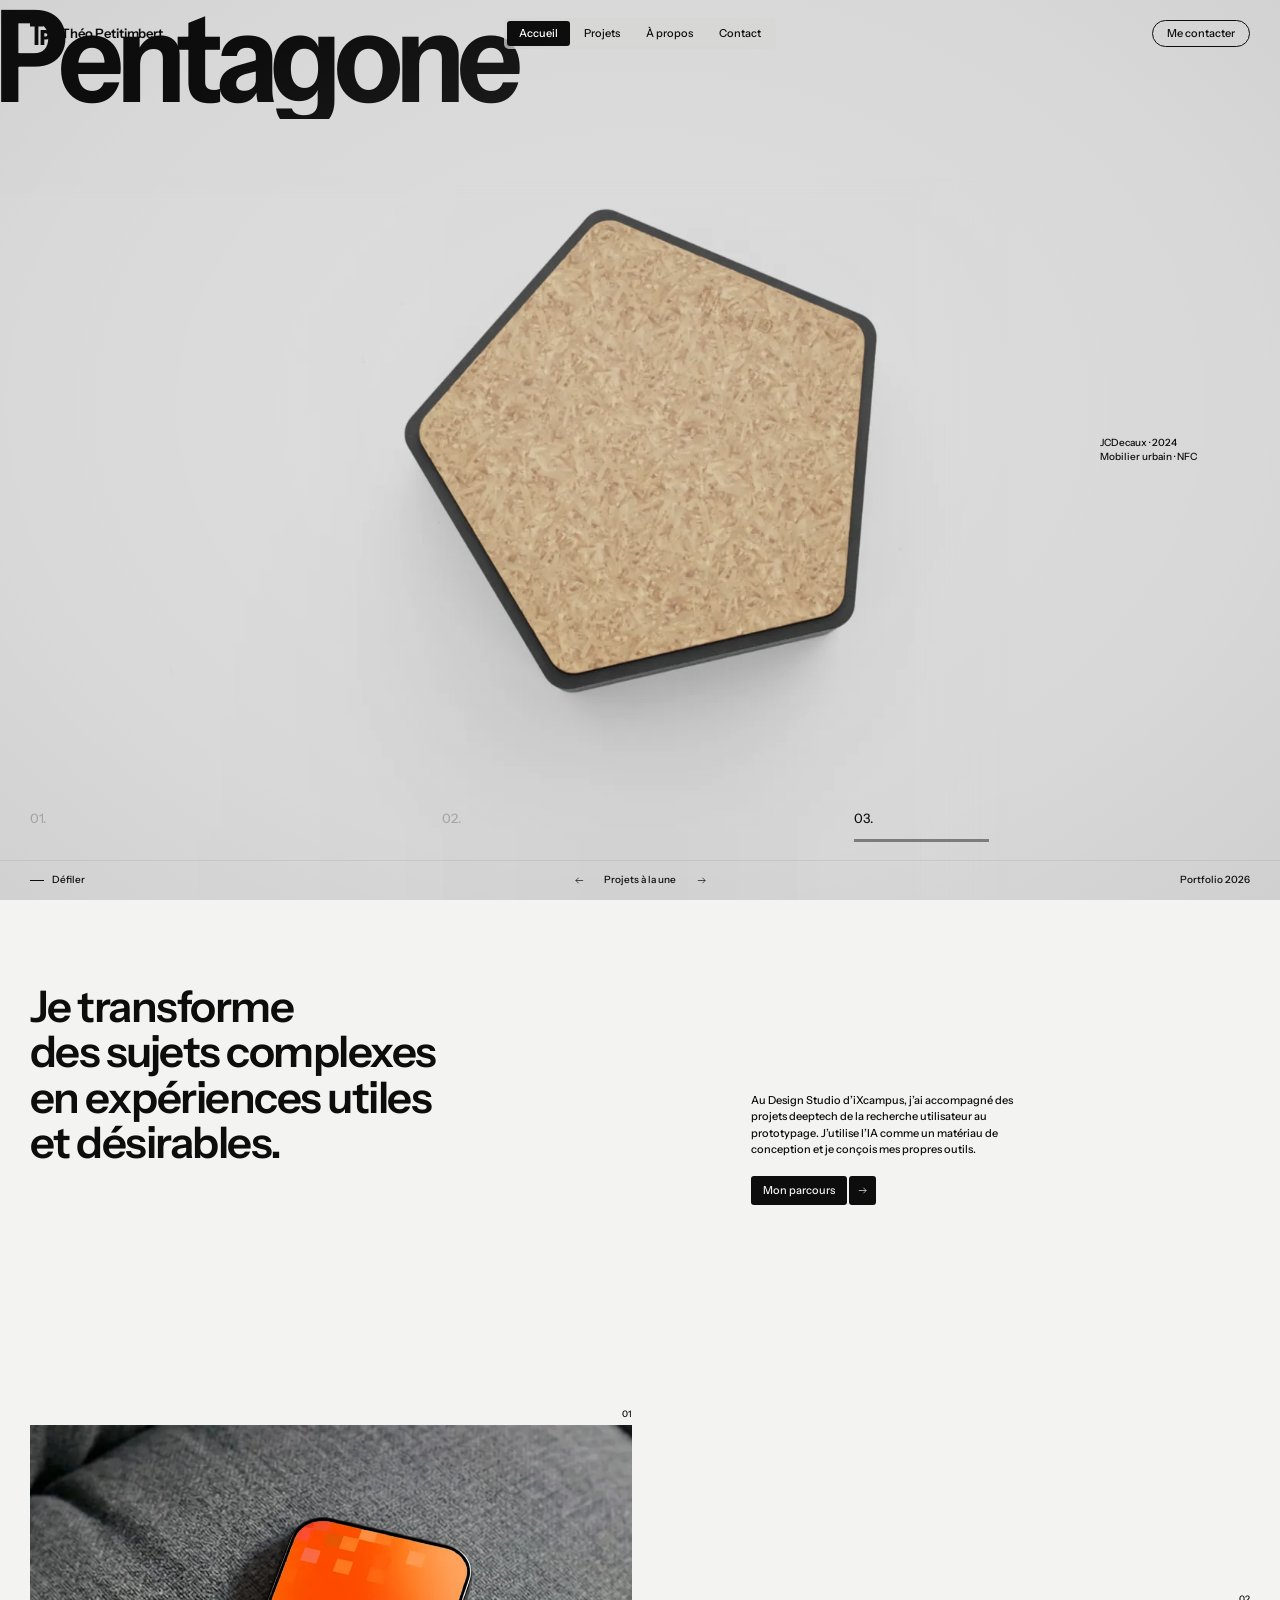
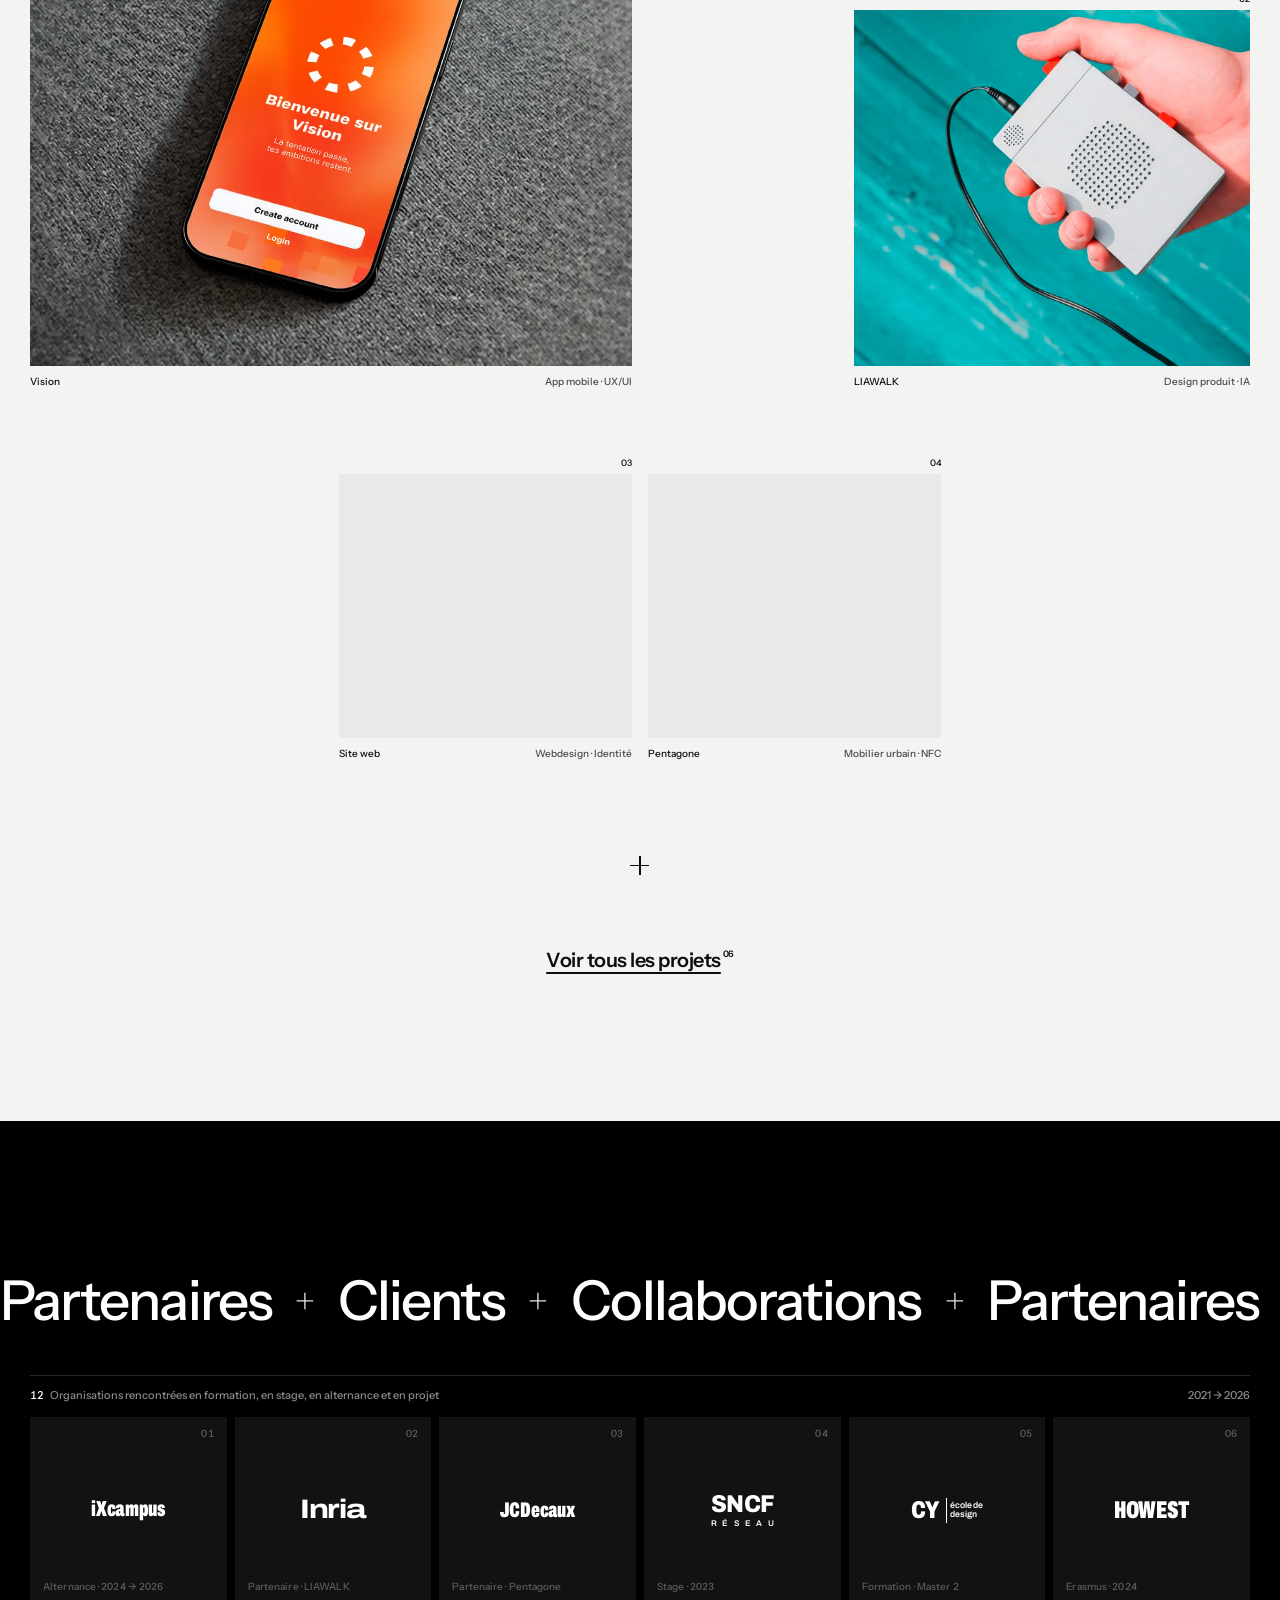
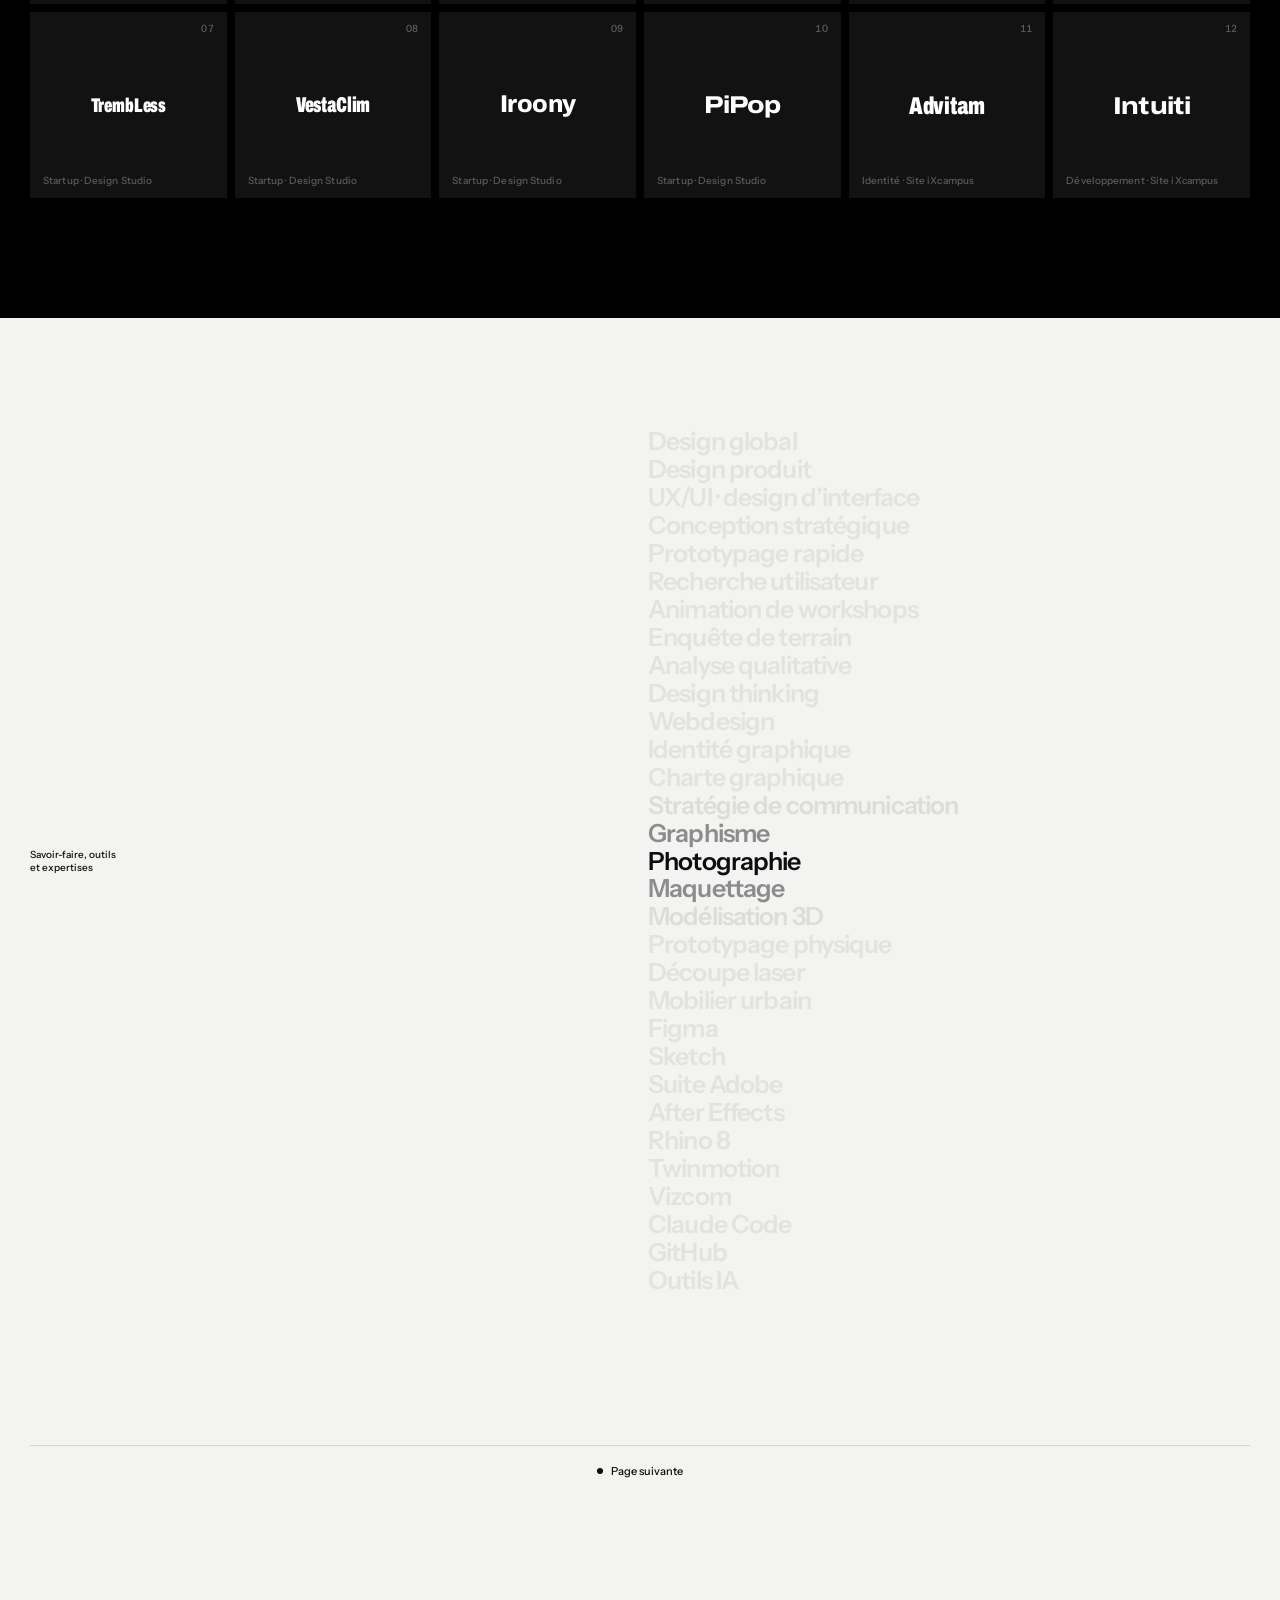
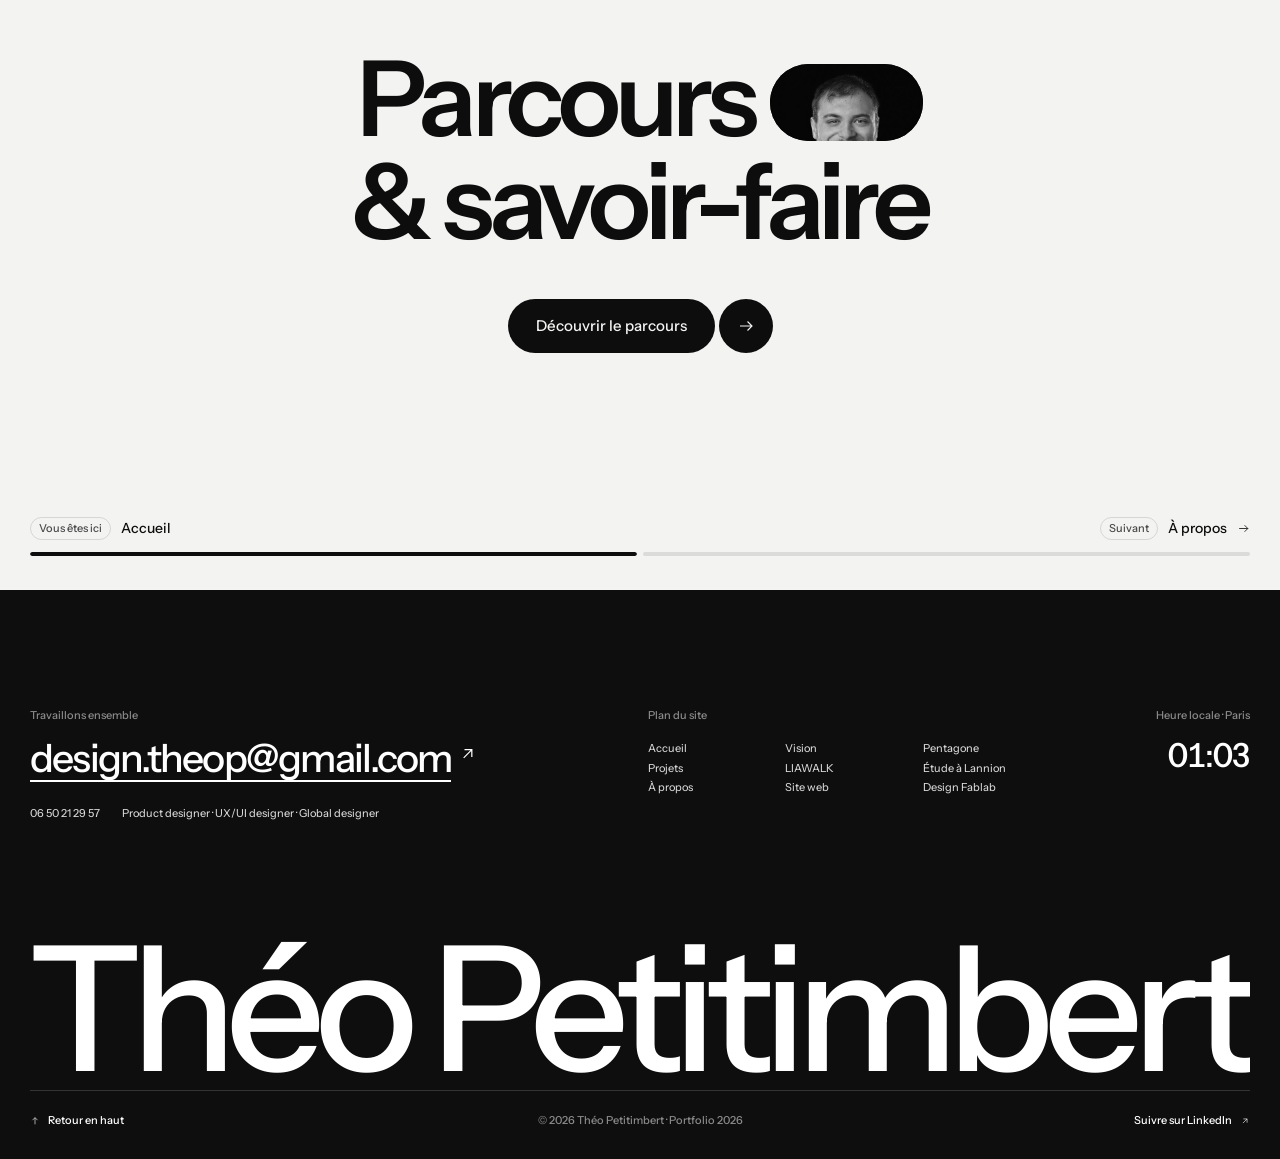
==== index.html @ 98a32bd4 "Fusion du morceau clients (gagné en aveugle)" ====
<!doctype html>
<html lang="fr">
<head>
<meta charset="utf-8">
<meta name="viewport" content="width=device-width, initial-scale=1">
<title>Théo Petitimbert · Product &amp; Global designer</title>
<meta name="description" content="Portfolio 2026 de Théo Petitimbert, product designer, UX/UI designer et designer global.">
<meta name="theme-color" content="#F3F3F2">
<meta property="og:title" content="Théo Petitimbert · Product &amp; Global designer">
<meta property="og:description" content="Portfolio 2026 de Théo Petitimbert, product designer, UX/UI designer et designer global.">
<meta property="og:image" content="assets/img/thumb-vision.webp">
<link rel="icon" href="assets/favicon.svg" type="image/svg+xml">
<link rel="preconnect" href="https://fonts.googleapis.com">
<link rel="preconnect" href="https://fonts.gstatic.com" crossorigin>
<link href="https://fonts.googleapis.com/css2?family=Instrument+Sans:ital,wdth,wght@0,75..100,400..700;1,75..100,400..700&display=swap" rel="stylesheet">
<link rel="stylesheet" href="assets/css/base.css?v=54239757">
<link rel="stylesheet" href="assets/css/nav.css?v=d0eab731">
<link rel="stylesheet" href="assets/css/hero.css?v=57d8aa1d">
<link rel="stylesheet" href="assets/css/intro.css?v=3aec4c8a">
<link rel="stylesheet" href="assets/css/work.css?v=3cd9d9fc">
<link rel="stylesheet" href="assets/css/clients.css?v=d8060b8c">
<link rel="stylesheet" href="assets/css/services.css?v=ae64671d">
<link rel="stylesheet" href="assets/css/next.css?v=4e9791df">
<link rel="stylesheet" href="assets/css/footer.css?v=91d501e0">
<script>document.documentElement.classList.add('js')</script>
</head>
<body class="page-home" id="top">
<main id="main">
  <section class="hero" data-chunk="hero" data-hero aria-roledescription="carrousel" aria-label="Projets à la une">
    <a class="skip" href="#intro">Aller au contenu</a>
    
  <header class="nav" data-nav>
    <a class="nav-logo" href="index.html" aria-label="Théo Petitimbert, accueil"><svg class="nav-mark" viewBox="0 0 22 22" aria-hidden="true"><path fill="currentColor" fill-rule="evenodd" d="M0 0h13v3.4H8.4V22H4.6V3.4H0zM10.6 7h5.3a4.8 4.8 0 0 1 0 9.6h-1.6V22h-3.7zm3.7 3.2v3.2h1.5a1.6 1.6 0 0 0 0-3.2z"/></svg><span class="nav-logo-name" aria-hidden="true">Théo Petitimbert</span></a>
    <nav class="nav-pill" aria-label="Navigation principale"><a href="index.html" aria-current="page">Accueil</a><a href="index.html#projets">Projets</a><a href="a-propos.html">À propos</a><a href="#contact">Contact</a></nav>
    <a class="nav-cta" href="mailto:design.theop@gmail.com">Me contacter</a>
  </header>
    <h1 class="sr-only">Théo Petitimbert · Product designer, UX/UI designer, Global designer</h1>
    <div class="hero-slides">
      <article class="hero-slide hero-slide--fit is-active" aria-roledescription="diapositive" aria-label="1 sur 3" style="--pos:50% 50%;--zoom:1;--origin:50% 50%;--h:84%;--fx:52%;--fy:50%;--b:0.9;--slide-bg:rgb(220,220,218)">
        <div class="hero-media"><img src="assets/img/vision-screens.webp" alt="Trois écrans de l’application Vision" width="1800" height="1200" fetchpriority="high" decoding="async"></div>
        <h2 class="hero-title"><a href="projets/vision.html"><span>Vision</span></a></h2>
        <p class="hero-caption">Projet de fin de diplôme · 2026<br>App mobile · UX/UI</p>
      </article>
      <article class="hero-slide" aria-roledescription="diapositive" aria-label="2 sur 3" style="--pos:50% 62%;--zoom:1.16;--origin:62% 64%">
        <div class="hero-media"><img src="assets/img/liawalk-float.webp" alt="Rendu 3D du dispositif mobile LIAWALK" width="1800" height="1012" loading="lazy" decoding="async"></div>
        <h2 class="hero-title"><a href="projets/liawalk.html"><span>LIAWALK</span></a></h2>
        <p class="hero-caption">Inria · 2025<br>Design produit · IA</p>
      </article>
      <article class="hero-slide hero-slide--fit" aria-roledescription="diapositive" aria-label="3 sur 3" style="--pos:50% 50%;--zoom:1;--origin:50% 50%;--h:86%;--fx:73%;--fy:35%;--b:0.9;--slide-bg:rgb(216,216,216)">
        <div class="hero-media"><img src="assets/img/pentagone-cover.webp" alt="Module pentagonal en liège, vue de dessus" width="1800" height="1012" loading="lazy" decoding="async"></div>
        <h2 class="hero-title"><a href="projets/pentagone.html"><span>Pentagone</span></a></h2>
        <p class="hero-caption">JCDecaux · 2024<br>Mobilier urbain · NFC</p>
      </article>
    </div>
    <div class="hero-index">
      <button type="button" class="hero-num is-active" data-go="0" aria-label="Afficher Vision"><span>01.</span><i class="track" aria-hidden="true"><i class="fill"></i></i></button>
      <button type="button" class="hero-num" data-go="1" aria-label="Afficher LIAWALK"><span>02.</span><i class="track" aria-hidden="true"><i class="fill"></i></i></button>
      <button type="button" class="hero-num" data-go="2" aria-label="Afficher Pentagone"><span>03.</span><i class="track" aria-hidden="true"><i class="fill"></i></i></button>
    </div>
    <div class="hero-bar">
      <a class="hero-scroll" href="#intro"><i aria-hidden="true"></i>Défiler</a>
      <div class="hero-arrows">
        <button type="button" data-prev aria-label="Projet précédent"><svg class="arrow" viewBox="0 0 24 24" aria-hidden="true"><path d="M20 12H4M10 6l-6 6 6 6" fill="none" stroke="currentColor" stroke-width="1.5"/></svg></button>
        <span>Projets à la une</span>
        <button type="button" data-next aria-label="Projet suivant"><svg class="arrow" viewBox="0 0 24 24" aria-hidden="true"><path d="M4 12h16M14 6l6 6-6 6" fill="none" stroke="currentColor" stroke-width="1.5"/></svg></button>
      </div>
      <span>Portfolio 2026</span>
    </div>
  </section>
  <section class="intro grid" id="intro" data-chunk="intro" aria-label="Présentation">
    <h2 class="intro-title" data-reveal><span class="line">Je transforme</span><span class="line">des sujets complexes</span><span class="line">en expériences utiles</span><span class="line">et désirables.</span></h2>
    <div class="intro-side" data-reveal style="--d:.15s">
      <p>Au Design Studio d’iXcampus, j’ai accompagné des projets deeptech de la recherche utilisateur au prototypage. J’utilise l’IA comme un matériau de conception et je conçois mes propres outils.</p>
      <a class="btn" href="a-propos.html"><span>Mon parcours</span><span class="btn-ico"><svg class="arrow" viewBox="0 0 24 24" aria-hidden="true"><path d="M4 12h16M14 6l6 6-6 6" fill="none" stroke="currentColor" stroke-width="1.5"/></svg></span></a>
    </div>
  </section>
  <section class="work" id="projets" data-chunk="work" aria-labelledby="work-title">
    <h2 id="work-title" class="sr-only">Projets</h2>
    <div class="work-grid grid">
      <article class="card card--a" data-reveal>
        <a href="projets/vision.html">
          <span class="card-num" aria-hidden="true">01</span>
          <span class="card-frame frame"><img src="assets/img/vision-cover.webp" alt="" width="1800" height="1012" loading="lazy" decoding="async"></span>
          <span class="card-meta"><span class="card-title">Vision</span><span class="card-cat">App mobile · UX/UI</span></span>
        </a>
      </article>
      <article class="card card--b" data-reveal>
        <a href="projets/liawalk.html">
          <span class="card-num" aria-hidden="true">02</span>
          <span class="card-frame frame"><img src="assets/img/liawalk-cover.webp" alt="" width="1800" height="1012" loading="lazy" decoding="async"></span>
          <span class="card-meta"><span class="card-title">LIAWALK</span><span class="card-cat">Design produit · IA</span></span>
        </a>
      </article>
      <article class="card card--c" data-reveal>
        <a href="projets/site-ixcampus.html">
          <span class="card-num" aria-hidden="true">03</span>
          <span class="card-frame frame"><img src="assets/img/ixcampus-mobile.webp" alt="" width="1800" height="1005" loading="lazy" decoding="async"></span>
          <span class="card-meta"><span class="card-title">Site web</span><span class="card-cat">Webdesign · Identité</span></span>
        </a>
      </article>
      <article class="card card--d" data-reveal>
        <a href="projets/pentagone.html">
          <span class="card-num" aria-hidden="true">04</span>
          <span class="card-frame frame"><img src="assets/img/pentagone-nfc.webp" alt="" width="1800" height="1005" loading="lazy" decoding="async"></span>
          <span class="card-meta"><span class="card-title">Pentagone</span><span class="card-cat">Mobilier urbain · NFC</span></span>
        </a>
      </article>
      <div class="work-more" id="work-more">
      <article class="card card--e" data-reveal>
        <a href="projets/lannion.html">
          <span class="card-num" aria-hidden="true">05</span>
          <span class="card-frame frame"><img src="assets/img/lannion-book.webp" alt="" width="1800" height="1350" loading="lazy" decoding="async"></span>
          <span class="card-meta"><span class="card-title">Étude à Lannion</span><span class="card-cat">Recherche · Workshops</span></span>
        </a>
      </article>
      <article class="card card--f" data-reveal>
        <a href="projets/design-fablab.html">
          <span class="card-num" aria-hidden="true">06</span>
          <span class="card-frame frame"><img src="assets/img/fablab-cover.webp" alt="" width="1407" height="1473" loading="lazy" decoding="async"></span>
          <span class="card-meta"><span class="card-title">Design Fablab</span><span class="card-cat">Outil · IA · UX</span></span>
        </a>
      </article>
      </div>
    </div>
    <div class="work-foot">
      <button type="button" class="work-toggle" data-more-toggle aria-expanded="false" aria-controls="work-more" data-close-label="Voir moins de projets" hidden>
        <span class="work-plus" aria-hidden="true"></span>
        <span class="work-all"><span data-more-label>Voir tous les projets</span><sup>06</sup></span>
      </button>
    </div>
  </section>
  <section class="clients" data-chunk="clients" data-tone="dark" aria-labelledby="clients-title">
    <h2 id="clients-title" class="sr-only">Partenaires, clients et collaborations</h2>
    <div class="marquee" aria-hidden="true"><div class="marquee-track"><span>Partenaires</span><svg class="marquee-plus" viewBox="0 0 24 24" aria-hidden="true"><path d="M12 2v20M2 12h20" fill="none" stroke="currentColor" stroke-width="1.6"/></svg><span>Clients</span><svg class="marquee-plus" viewBox="0 0 24 24" aria-hidden="true"><path d="M12 2v20M2 12h20" fill="none" stroke="currentColor" stroke-width="1.6"/></svg><span>Collaborations</span><svg class="marquee-plus" viewBox="0 0 24 24" aria-hidden="true"><path d="M12 2v20M2 12h20" fill="none" stroke="currentColor" stroke-width="1.6"/></svg><span>Partenaires</span><svg class="marquee-plus" viewBox="0 0 24 24" aria-hidden="true"><path d="M12 2v20M2 12h20" fill="none" stroke="currentColor" stroke-width="1.6"/></svg><span>Clients</span><svg class="marquee-plus" viewBox="0 0 24 24" aria-hidden="true"><path d="M12 2v20M2 12h20" fill="none" stroke="currentColor" stroke-width="1.6"/></svg><span>Collaborations</span><svg class="marquee-plus" viewBox="0 0 24 24" aria-hidden="true"><path d="M12 2v20M2 12h20" fill="none" stroke="currentColor" stroke-width="1.6"/></svg></div><div class="marquee-track"><span>Partenaires</span><svg class="marquee-plus" viewBox="0 0 24 24" aria-hidden="true"><path d="M12 2v20M2 12h20" fill="none" stroke="currentColor" stroke-width="1.6"/></svg><span>Clients</span><svg class="marquee-plus" viewBox="0 0 24 24" aria-hidden="true"><path d="M12 2v20M2 12h20" fill="none" stroke="currentColor" stroke-width="1.6"/></svg><span>Collaborations</span><svg class="marquee-plus" viewBox="0 0 24 24" aria-hidden="true"><path d="M12 2v20M2 12h20" fill="none" stroke="currentColor" stroke-width="1.6"/></svg><span>Partenaires</span><svg class="marquee-plus" viewBox="0 0 24 24" aria-hidden="true"><path d="M12 2v20M2 12h20" fill="none" stroke="currentColor" stroke-width="1.6"/></svg><span>Clients</span><svg class="marquee-plus" viewBox="0 0 24 24" aria-hidden="true"><path d="M12 2v20M2 12h20" fill="none" stroke="currentColor" stroke-width="1.6"/></svg><span>Collaborations</span><svg class="marquee-plus" viewBox="0 0 24 24" aria-hidden="true"><path d="M12 2v20M2 12h20" fill="none" stroke="currentColor" stroke-width="1.6"/></svg></div></div>
    <div class="clients-head">
      <p><span class="clients-count">12</span>Organisations rencontrées en formation, en stage, en alternance et en projet</p>
      <p>2021 → 2026</p>
    </div>
    <ul class="logos" data-logos data-reveal>
      <li class="logo" style="--i:0">
        <span class="logo-n" aria-hidden="true">01</span>
        <span class="mark"><span class="mark-main">iXcampus</span></span>
        <span class="logo-tag">Alternance · 2024 → 2026</span>
      </li>
      <li class="logo" style="--i:1">
        <span class="logo-n" aria-hidden="true">02</span>
        <span class="mark"><span class="mark-main">Inria</span></span>
        <span class="logo-tag">Partenaire · LIAWALK</span>
      </li>
      <li class="logo" style="--i:2">
        <span class="logo-n" aria-hidden="true">03</span>
        <span class="mark"><span class="mark-main">JCDecaux</span></span>
        <span class="logo-tag">Partenaire · Pentagone</span>
      </li>
      <li class="logo" style="--i:3">
        <span class="logo-n" aria-hidden="true">04</span>
        <span class="mark mark--stack" aria-hidden="true"><span class="mark-main">SNCF</span><span class="mark-sub"><span>Réseau</span></span></span><span class="sr-only">SNCF Réseau</span>
        <span class="logo-tag">Stage · 2023</span>
      </li>
      <li class="logo" style="--i:4">
        <span class="logo-n" aria-hidden="true">05</span>
        <span class="mark mark--side" aria-hidden="true"><span class="mark-main">CY</span><span class="mark-sub"><span>école de</span><span>design</span></span></span><span class="sr-only">CY école de design</span>
        <span class="logo-tag">Formation · Master 2</span>
      </li>
      <li class="logo" style="--i:5">
        <span class="logo-n" aria-hidden="true">06</span>
        <span class="mark"><span class="mark-main">HOWEST</span></span>
        <span class="logo-tag">Erasmus · 2024</span>
      </li>
      <li class="logo" style="--i:6">
        <span class="logo-n" aria-hidden="true">07</span>
        <span class="mark"><span class="mark-main">TrembLess</span></span>
        <span class="logo-tag">Startup · Design Studio</span>
      </li>
      <li class="logo" style="--i:7">
        <span class="logo-n" aria-hidden="true">08</span>
        <span class="mark"><span class="mark-main">VestaClim</span></span>
        <span class="logo-tag">Startup · Design Studio</span>
      </li>
      <li class="logo" style="--i:8">
        <span class="logo-n" aria-hidden="true">09</span>
        <span class="mark"><span class="mark-main">Iroony</span></span>
        <span class="logo-tag">Startup · Design Studio</span>
      </li>
      <li class="logo" style="--i:9">
        <span class="logo-n" aria-hidden="true">10</span>
        <span class="mark"><span class="mark-main">PiPop</span></span>
        <span class="logo-tag">Startup · Design Studio</span>
      </li>
      <li class="logo" style="--i:10">
        <span class="logo-n" aria-hidden="true">11</span>
        <span class="mark"><span class="mark-main">Advitam</span></span>
        <span class="logo-tag">Identité · Site iXcampus</span>
      </li>
      <li class="logo" style="--i:11">
        <span class="logo-n" aria-hidden="true">12</span>
        <span class="mark"><span class="mark-main">Intuiti</span></span>
        <span class="logo-tag">Développement · Site iXcampus</span>
      </li>
    </ul>
  </section>
  <section class="services grid" data-chunk="services" aria-labelledby="services-title">
    <h2 class="services-label" id="services-title">Savoir-faire, outils<br>et expertises</h2>
    <ul class="services-list" data-services>
      <li>Design global</li>
      <li>Design produit</li>
      <li>UX/UI · design d’interface</li>
      <li>Conception stratégique</li>
      <li>Prototypage rapide</li>
      <li>Recherche utilisateur</li>
      <li>Animation de workshops</li>
      <li>Enquête de terrain</li>
      <li>Analyse qualitative</li>
      <li>Design thinking</li>
      <li>Webdesign</li>
      <li>Identité graphique</li>
      <li>Charte graphique</li>
      <li>Stratégie de communication</li>
      <li>Graphisme</li>
      <li>Photographie</li>
      <li>Maquettage</li>
      <li>Modélisation 3D</li>
      <li>Prototypage physique</li>
      <li>Découpe laser</li>
      <li>Mobilier urbain</li>
      <li>Figma</li>
      <li>Sketch</li>
      <li>Suite Adobe</li>
      <li>After Effects</li>
      <li>Rhino 8</li>
      <li>Twinmotion</li>
      <li>Vizcom</li>
      <li>Claude Code</li>
      <li>GitHub</li>
      <li>Outils IA</li>
    </ul>
  </section>
  <section class="next" data-chunk="next" aria-label="Page suivante">
    <p class="next-label"><span>Page suivante</span></p>
    <a class="next-link" href="a-propos.html">
      <span class="next-title" data-reveal><span class="line"><span>Parcours<span class="next-pic" aria-hidden="true"><img src="assets/img/portrait.webp" alt="" width="891" height="1248" loading="lazy" decoding="async"></span></span></span><span class="line"><span>&amp; savoir-faire</span></span></span>
      <span class="next-cta" data-reveal style="--d:.12s"><span class="next-cta-txt">Découvrir le parcours</span><span class="next-cta-ico"><svg class="arrow" viewBox="0 0 24 24" aria-hidden="true"><path d="M4 12h16M14 6l6 6-6 6" fill="none" stroke="currentColor" stroke-width="1.5"/></svg></span></span>
      <span class="next-bar" aria-hidden="true">
        <span class="next-seg next-seg--here"><span class="next-seg-lab"><b>Vous êtes ici</b>Accueil</span><i class="next-track"><i class="next-fill"></i></i></span>
        <span class="next-seg next-seg--there"><span class="next-seg-lab"><b>Suivant</b>À propos <svg class="arrow" viewBox="0 0 24 24" aria-hidden="true"><path d="M4 12h16M14 6l6 6-6 6" fill="none" stroke="currentColor" stroke-width="1.5"/></svg></span><i class="next-track"><i class="next-fill"></i></i></span>
      </span>
    </a>
  </section>
</main>
<footer class="footer" id="contact" data-chunk="footer" data-tone="dark">
  <div class="footer-cols grid">
    <div class="footer-col footer-col--cta">
      <h2 class="footer-h">Travaillons ensemble</h2>
      <a class="footer-mail" href="mailto:design.theop@gmail.com"><span>design.theop@gmail.com</span><svg class="arrow" viewBox="0 0 24 24" aria-hidden="true"><path d="M7 17L17 7M8 7h9v9" fill="none" stroke="currentColor" stroke-width="1.5"/></svg></a>
      <ul class="footer-list footer-list--row">
        <li><a href="tel:+33650212957">06 50 21 29 57</a></li>
        <li>Product designer · UX/UI designer · Global designer</li>
      </ul>
    </div>
    <nav class="footer-col footer-col--map" aria-label="Plan du site">
      <h2 class="footer-h">Plan du site</h2>
      <div class="footer-map">
        <ul class="footer-list"><li><a href="index.html">Accueil</a></li><li><a href="index.html#projets">Projets</a></li><li><a href="a-propos.html">À propos</a></li></ul>
        <ul class="footer-list"><li><a href="projets/vision.html">Vision</a></li><li><a href="projets/liawalk.html">LIAWALK</a></li><li><a href="projets/site-ixcampus.html">Site web</a></li></ul>
        <ul class="footer-list"><li><a href="projets/pentagone.html">Pentagone</a></li><li><a href="projets/lannion.html">Étude à Lannion</a></li><li><a href="projets/design-fablab.html">Design Fablab</a></li></ul>
      </div>
    </nav>
    <p class="footer-col footer-time"><span class="footer-h">Heure locale · Paris</span><strong data-clock>--:--</strong></p>
  </div>
  <p class="footer-mark" data-reveal><span class="fm-w"><span class="fm-t">Théo Petitimbert</span></span></p>
  <div class="footer-bar">
    <a href="#top"><svg class="arrow" viewBox="0 0 24 24" aria-hidden="true"><path d="M12 20V4M6 10l6-6 6 6" fill="none" stroke="currentColor" stroke-width="1.5"/></svg> Retour en haut</a>
    <span>© 2026 Théo Petitimbert · Portfolio 2026</span>
    <a href="https://www.linkedin.com/in/theopetitimbert/" target="_blank" rel="noopener">Suivre sur LinkedIn <svg class="arrow" viewBox="0 0 24 24" aria-hidden="true"><path d="M7 17L17 7M8 7h9v9" fill="none" stroke="currentColor" stroke-width="1.5"/></svg></a>
  </div>
</footer>
<script src="assets/js/base.js?v=b669b8e9" defer></script>
<script src="assets/js/hero.js?v=4e3f278f" defer></script>
<script src="assets/js/work.js?v=39fef1d0" defer></script>
<script src="assets/js/clients.js?v=1291756c" defer></script>
<script src="assets/js/services.js?v=f040b18e" defer></script>
</body>
</html>
---- assets/css/base.css ----
/* ==========================================================================
   Base partagée : tokens, reset, typographie, grille, boutons, révélations.
   Chaque section a son propre fichier (hero.css, work.css, …).
   ========================================================================== */
:root {
  --bg: #f3f3f2;
  --bg-2: #e9e9e8;
  --ink: #0d0d0d;
  --ink-2: #4a4a4a;
  --mute: #8f8f8f;
  --faint: #c9c9c9;
  --line: rgba(13, 13, 13, .12);
  --black: #000;
  --dark: #0e0e0e;
  --tile: #121212;
  --white: #fff;

  --g: 30px;          /* gouttière latérale */
  --gap: 16px;        /* gouttière de grille */
  --cols: 12;

  --f: "Instrument Sans", "Helvetica Neue", Arial, sans-serif;
  --fs-xs: 11px;
  --fs-s: 13px;
  --fs-m: 16px;
  --fs-lead: clamp(21px, 1.9vw, 30px);
  --fs-h2: clamp(34px, 3.4vw, 54px);
  --fs-display: clamp(44px, 4.9vw, 76px);

  --ease: cubic-bezier(.2, .7, .1, 1);
  --ease-io: cubic-bezier(.65, 0, .35, 1);
}

*, *::before, *::after { box-sizing: border-box; }
html { -webkit-text-size-adjust: 100%; text-size-adjust: 100%; }
@media (prefers-reduced-motion: no-preference) { html { scroll-behavior: smooth; } }
body {
  margin: 0;
  background: var(--bg);
  color: var(--ink);
  font-family: var(--f);
  font-size: var(--fs-s);
  line-height: 1.45;
  font-weight: 450;
  -webkit-font-smoothing: antialiased;
  -moz-osx-font-smoothing: grayscale;
  text-rendering: optimizeLegibility;
  overflow-x: clip;
}
img, svg, video { display: block; max-width: 100%; }
img { height: auto; }
a { color: inherit; text-decoration: none; }
button { font: inherit; color: inherit; background: none; border: 0; padding: 0; cursor: pointer; }
h1, h2, h3, h4, p, ul, ol, dl, dd, figure, blockquote { margin: 0; }
ul, ol { list-style: none; padding: 0; }
::selection { background: var(--ink); color: var(--bg); }

:focus { outline: none; }
:focus-visible { outline: 2px solid currentColor; outline-offset: 3px; border-radius: 2px; }

.sr-only {
  position: absolute !important; width: 1px; height: 1px; padding: 0; margin: -1px;
  overflow: hidden; clip: rect(0 0 0 0); white-space: nowrap; border: 0;
}
.skip {
  position: fixed; left: 12px; top: 12px; z-index: 100; padding: 8px 12px;
  background: var(--ink); color: var(--bg); font-size: var(--fs-xs); border-radius: 4px;
  transform: translateY(-160%); transition: transform .3s var(--ease);
}
.skip:focus-visible { transform: none; }

/* Grille 12 colonnes */
.grid {
  display: grid;
  grid-template-columns: repeat(var(--cols), minmax(0, 1fr));
  column-gap: var(--gap);
}
.wrap { padding-inline: var(--g); }

/* Petites étiquettes */
.tiny { font-size: var(--fs-xs); line-height: 1.35; font-weight: 500; letter-spacing: 0; }

/* Lien souligné qui se redessine au survol */
.ulink {
  background: linear-gradient(currentColor, currentColor) 0 100% / 100% 1px no-repeat;
  transition: background-size .5s var(--ease);
  padding-bottom: 1px;
}
.ulink:hover { background-size: 0 1px; background-position: 100% 100%; }

/* Bouton noir + pastille flèche */
.btn {
  display: inline-flex; align-items: stretch; gap: 2px;
  font-size: var(--fs-xs); font-weight: 500; line-height: 1;
}
.btn > span {
  display: inline-flex; align-items: center; background: var(--ink); color: var(--bg);
  border-radius: 3px; padding: 9px 12px; transition: background-color .3s, transform .5s var(--ease);
}
.btn .btn-ico { padding: 9px 8px; }
.btn .btn-ico svg { width: 11px; height: 11px; transition: transform .5s var(--ease); }
.btn:hover .btn-ico svg { transform: translateX(2px) rotate(-45deg); }
.btn:hover > span { background: #2a2a2a; }

.arrow { width: 1em; height: 1em; display: inline-block; vertical-align: -.12em; }

/* Image cadrée : fond neutre pendant le chargement */
.frame { position: relative; overflow: hidden; background: var(--bg-2); }
.frame img { width: 100%; height: 100%; object-fit: cover; }

/* Révélations au scroll : l'état final est toujours entièrement visible */
.js [data-reveal] {
  opacity: 0;
  transform: translate3d(0, 28px, 0);
  transition: opacity .9s var(--ease) var(--d, 0s), transform 1.2s var(--ease) var(--d, 0s);
}
.js [data-reveal].is-in { opacity: 1; transform: none; }

@media (prefers-reduced-motion: reduce) {
  *, *::before, *::after {
    animation-duration: .01ms !important; animation-iteration-count: 1 !important;
    transition-duration: .01ms !important; scroll-behavior: auto !important;
  }
  .js [data-reveal] { opacity: 1; transform: none; }
}

@media (max-width: 800px) {
  :root { --g: 16px; --gap: 10px; }
  body { font-size: 14px; }
}
---- assets/css/nav.css ----
/* ==========================================================================
   Navigation flottante (rendue dans le hero de chaque page)
   ========================================================================== */
.nav {
  position: fixed; inset: 0 0 auto 0; z-index: 50;
  display: grid; grid-template-columns: 1fr auto 1fr; align-items: center;
  padding: 18px var(--g);
  color: var(--ink);
  pointer-events: none;
  transition: color .4s var(--ease);
}
.nav > * { pointer-events: auto; }
.nav.on-dark { color: var(--white); }

.nav-logo {
  justify-self: start; display: inline-flex; align-items: center; gap: 9px;
  font-size: 13px; font-weight: 600; letter-spacing: -.01em; line-height: 1;
}
.nav-mark { width: 22px; height: 22px; flex: none; }
.nav-logo-name { display: inline-block; overflow: hidden; }

.nav-pill {
  display: flex; gap: 2px; padding: 3px;
  background: rgba(214, 214, 212, .62);
  -webkit-backdrop-filter: blur(14px) saturate(1.4);
  backdrop-filter: blur(14px) saturate(1.4);
  border-radius: 5px;
  color: var(--ink);
}
.nav-pill a {
  font-size: var(--fs-xs); font-weight: 500; line-height: 1; white-space: nowrap;
  padding: 7px 12px; border-radius: 3px;
  transition: background-color .3s, color .3s;
}
.nav-pill a:hover { background: rgba(13, 13, 13, .08); }
.nav-pill a[aria-current="page"] { background: var(--ink); color: var(--white); }

.nav-cta {
  justify-self: end;
  font-size: var(--fs-xs); font-weight: 500; line-height: 1;
  padding: 7px 14px; border: 1px solid currentColor; border-radius: 999px;
  transition: background-color .3s, color .3s;
}
.nav-cta:hover { background: var(--ink); color: var(--white); border-color: var(--ink); }
.nav.on-dark .nav-cta:hover { background: var(--white); color: var(--ink); border-color: var(--white); }

@media (max-width: 700px) {
  .nav { grid-template-columns: 1fr 1fr; padding: 14px var(--g); }
  .nav-logo-name { display: none; }
  .nav-pill {
    position: fixed; left: 50%; bottom: 14px; transform: translateX(-50%);
    box-shadow: 0 6px 24px rgba(0, 0, 0, .12);
  }
  .nav-pill a { padding: 9px 12px; }
}
---- assets/css/hero.css ----
/* ==========================================================================
   Accueil · Hero : carrousel plein écran des projets à la une
   ========================================================================== */
.hero {
  position: relative;
  height: 100vh; height: 100svh; min-height: 620px;
  background: #e2e2e1;
  overflow: hidden;
  isolation: isolate;
}

.hero-slide {
  position: absolute; inset: 0;
  background: radial-gradient(85% 90% at 50% 42%, #f0f0ef 0%, #e4e4e3 55%, #d9d9d8 100%);
  opacity: 0; visibility: hidden;
  transition: opacity 1.1s var(--ease-io), visibility 0s linear 1.1s;
}
.hero-slide.is-active { opacity: 1; visibility: visible; transition: opacity 1.1s var(--ease-io), visibility 0s; z-index: 1; }

.hero-media { position: absolute; inset: 0; overflow: hidden; }
.hero-media img {
  width: 100%; height: 100%; object-fit: cover;
  object-position: var(--pos, 50% 50%);
  transform: scale(calc(var(--zoom, 1) * 1.06));
  transform-origin: var(--origin, 50% 50%);
  transition: transform 7s cubic-bezier(.25, .6, .2, 1);
}
.hero-slide.is-active .hero-media img { transform: scale(var(--zoom, 1)); }
/* visuel détouré, posé au centre sur le fond gris */
.hero-slide--fit .hero-media img {
  position: absolute; left: var(--cx, 50%); top: 50%;
  width: auto; height: var(--h); max-width: none; object-fit: fill;
  transform-origin: var(--fx) var(--fy);
  transform: translate(calc(-1 * var(--fx)), calc(-1 * var(--fy))) scale(1.05);
  filter: brightness(var(--b, .9)) saturate(.88);
  -webkit-mask-image: linear-gradient(90deg, transparent, #000 7%, #000 93%, transparent), linear-gradient(180deg, transparent, #000 3%, #000 97%, transparent);
  -webkit-mask-composite: source-in;
  mask-image: linear-gradient(90deg, transparent, #000 7%, #000 93%, transparent), linear-gradient(180deg, transparent, #000 3%, #000 97%, transparent);
  mask-composite: intersect;
}
.hero-slide--fit.is-active .hero-media img { transform: translate(calc(-1 * var(--fx)), calc(-1 * var(--fy))); }
.hero-slide--fit { background: var(--slide-bg, #dcdcdb); }
.hero-slide--fit .hero-media::after {
  background: radial-gradient(80% 85% at 50% 45%, rgba(255, 255, 255, .16) 0%, rgba(255, 255, 255, 0) 60%, rgba(0, 0, 0, .05) 100%);
}
/* voile très léger pour homogénéiser les fonds studio */
.hero-media::after {
  content: ""; position: absolute; inset: 0;
  background: radial-gradient(120% 90% at 50% 45%, rgba(236, 236, 235, 0) 40%, rgba(222, 222, 221, .55) 100%);
  pointer-events: none;
}

/* Bloc titre : le titre commande l'écran, la phrase et le lien le prolongent */
.hero-copy {
  position: absolute; left: var(--g); top: 50%; z-index: 2;
  transform: translateY(-54%);
  max-width: calc(100% - 2 * var(--g));
}
.hero-kicker {
  display: flex; gap: 10px; align-items: baseline;
  font-size: var(--fs-xs); font-weight: 500; line-height: 1; letter-spacing: .01em;
  margin: 0 0 clamp(10px, 1.1vw, 18px) .09em;
  opacity: 0; transform: translateY(8px);
  transition: opacity .8s var(--ease) .2s, transform .8s var(--ease) .2s;
}
.hero-kicker span { color: var(--mute); font-variant-numeric: tabular-nums; }
.hero-title {
  font-size: calc(var(--k, 10) * 1vw); line-height: .8; font-weight: 640;
  font-variation-settings: "wdth" 90;
  letter-spacing: -.062em;
  margin-left: -.045em;
}
.hero-title a { display: block; overflow: hidden; padding: .04em .06em .09em 0; }
.hero-title a > span { display: block; transform: translateY(105%); transition: transform 1.2s var(--ease) .1s; }
.hero-slide.is-active .hero-title a > span { transform: none; }
.hero-title a:hover > span { transform: translateX(8px); transition-duration: .5s; transition-delay: 0s; }

.hero-sub {
  display: flex; align-items: flex-end; gap: clamp(18px, 2.2vw, 36px);
  margin-top: clamp(14px, 1.6vw, 26px); padding-left: .1em;
  opacity: 0; transform: translateY(10px);
  transition: opacity .9s var(--ease) .45s, transform .9s var(--ease) .45s;
}
.hero-sub p {
  max-width: 25ch; font-size: var(--fs-s); line-height: 1.38; font-weight: 500; color: var(--ink-2);
  padding-top: 12px; border-top: 1px solid rgba(13, 13, 13, .18);
}
.hero-cta {
  flex: none; display: inline-flex; align-items: center; gap: 12px;
  font-size: var(--fs-xs); font-weight: 600; line-height: 1;
  padding: 5px 5px 5px 16px; border-radius: 999px;
  background: var(--ink); color: var(--white);
  transition: background-color .35s var(--ease);
}
.hero-cta i { width: 28px; height: 28px; border-radius: 50%; display: grid; place-items: center; background: rgba(255, 255, 255, .14); transition: transform .45s var(--ease); }
.hero-cta svg { width: 12px; height: 12px; }
.hero-cta:hover i { transform: translateX(3px) rotate(-45deg); }
.hero-slide.is-active .hero-kicker,
.hero-slide.is-active .hero-sub { opacity: 1; transform: none; }

.hero-caption {
  position: absolute; right: var(--g); top: 50%; transform: translateY(-50%);
  width: 150px; z-index: 2;
  display: flex; flex-direction: column; gap: 2px;
  font-size: 10px; line-height: 1.4; font-weight: 500;
  opacity: 0; transition: opacity .8s var(--ease) .35s;
}
.hero-caption span { font-variant-numeric: tabular-nums; }
.hero-slide.is-active .hero-caption { opacity: 1; }

/* Index 01. 02. 03. */
.hero-index {
  position: absolute; left: var(--g); right: var(--g); bottom: 58px; z-index: 3;
  display: grid; grid-template-columns: repeat(3, 1fr); column-gap: var(--gap);
}
.hero-num {
  display: flex; align-items: flex-start; gap: 14px;
  text-align: left; padding: 0 0 14px; position: relative;
  color: rgba(13, 13, 13, .24); transition: color .6s var(--ease);
}
.hero-num-n {
  font-size: clamp(18px, 1.55vw, 24px); font-weight: 560; letter-spacing: -.03em; line-height: .9;
  font-variant-numeric: tabular-nums;
}
.hero-num-t {
  display: flex; flex-direction: column; gap: 3px;
  font-size: var(--fs-xs); font-weight: 600; line-height: 1.1; letter-spacing: -.005em;
}
.hero-num-t small { font-size: 10px; font-weight: 500; opacity: .75; }
.hero-num:hover { color: rgba(13, 13, 13, .55); }
.hero-num.is-active { color: var(--ink); }
.hero-num .track {
  position: absolute; left: 0; bottom: 0; width: 34%; height: 3px;
  background: rgba(13, 13, 13, .1); overflow: hidden; opacity: 0; transition: opacity .4s;
}
.hero-num.is-active .track { opacity: 1; }
.hero-num .fill { position: absolute; inset: 0; background: rgba(13, 13, 13, .38); transform-origin: 0 50%; transform: scaleX(0); }
.hero-num.is-active .fill { animation: hero-fill var(--dur, 6s) linear forwards; }
.hero.is-paused .hero-num.is-active .fill { animation-play-state: paused; }
.hero.is-static .hero-num.is-active .fill { animation: none; transform: scaleX(1); }
@keyframes hero-fill { to { transform: scaleX(1); } }

/* Barre basse */
.hero-bar {
  position: absolute; left: 0; right: 0; bottom: 0; z-index: 3;
  display: grid; grid-template-columns: 1fr auto 1fr; align-items: center;
  height: 40px; padding: 0 var(--g);
  border-top: 1px solid rgba(13, 13, 13, .07);
  font-size: 10px; font-weight: 500;
}
.hero-bar > :last-child { justify-self: end; }
.hero-scroll { display: inline-flex; align-items: center; gap: 8px; }
.hero-scroll i { width: 14px; height: 1px; background: currentColor; display: inline-block; transform-origin: 0 50%; }
@media (prefers-reduced-motion: no-preference) { .hero-scroll i { animation: hero-line 2.4s var(--ease-io) infinite; } }
@keyframes hero-line { 0% { transform: scaleX(0); } 50% { transform: scaleX(1); transform-origin: 0 50%; } 51% { transform-origin: 100% 50%; } 100% { transform: scaleX(0); transform-origin: 100% 50%; } }
.hero-arrows { display: inline-flex; align-items: center; gap: 14px; }
.hero-arrows button { width: 22px; height: 22px; display: grid; place-items: center; border-radius: 50%; transition: background-color .3s; }
.hero-arrows button:hover { background: rgba(13, 13, 13, .08); }
.hero-arrows svg { width: 11px; height: 11px; }

@media (max-width: 800px) {
  .hero { min-height: 600px; }
  .hero-slide--fit .hero-media img { left: 50%; height: min(var(--h), 40vh); top: 33%; }
  .hero-copy { top: auto; bottom: 146px; transform: none; }
  .hero-title { font-size: min(calc(var(--k, 10) * 1.3vw), 21vw); }
  .hero-sub { flex-direction: column; align-items: flex-start; gap: 16px; margin-top: 12px; }
  .hero-sub p { max-width: 34ch; }
  .hero-caption { display: none; }
  .hero-index { bottom: 86px; }
  .hero-num-t { display: none; }
  .hero-bar { display: none; }
}
---- assets/css/intro.css ----
/* ==========================================================================
   Accueil · Intro : grande déclaration + texte court et bouton
   ========================================================================== */
.intro {
  padding: 84px var(--g) 170px;
  align-items: start;
}
.intro-title {
  grid-column: 1 / span 6;
  font-size: var(--fs-h2); line-height: 1.04; font-weight: 600; letter-spacing: -.035em;
}
.intro-title .line { display: block; }
.intro-side {
  grid-column: 8 / span 3;
  margin-top: clamp(80px, 8.4vw, 130px);
  max-width: 300px;
}
.intro-side p { font-size: var(--fs-xs); line-height: 1.5; font-weight: 500; margin-bottom: 18px; }

@media (max-width: 800px) {
  .intro { padding: 90px var(--g) 100px; }
  .intro-title, .intro-side { grid-column: 1 / -1; }
  .intro-side { margin-top: 40px; }
}
---- assets/css/work.css ----
/* ==========================================================================
   Accueil · Projets : grille éditoriale asymétrique
   ========================================================================== */
.work { padding: 34px var(--g) 150px; }
.work-grid { row-gap: 110px; align-items: end; }

.card { position: relative; }
.card a { display: block; }
.card-num {
  display: block; text-align: right; font-size: 9px; font-weight: 500; line-height: 1;
  margin-bottom: 7px;
}
.card-frame { display: block; aspect-ratio: var(--ar, 10 / 9); }
.card-frame img { transform: scale(1.001); transition: transform 1.4s var(--ease), filter .6s; }
.card a:hover .card-frame img { transform: scale(1.045); }
.card-meta {
  display: flex; justify-content: space-between; gap: 12px;
  margin-top: 9px; font-size: 10px; font-weight: 500; line-height: 1.3;
}
.card-title { position: relative; }
.card-title::after {
  content: ""; position: absolute; left: 0; right: 0; bottom: -2px; height: 1px; background: currentColor;
  transform: scaleX(0); transform-origin: 100% 50%; transition: transform .6s var(--ease);
}
.card a:hover .card-title::after { transform: scaleX(1); transform-origin: 0 50%; }
.card-cat { color: var(--ink-2); text-align: right; }

/* placements (ligne 1 : grand à gauche + petit à droite calé en bas ;
   ligne 2 : paire centrée ; ligne 3 : miroir) */
.card--a { grid-column: 1 / span 6; }
.card--b { grid-column: 9 / span 4; }
.card--c { grid-column: 4 / span 3; margin-top: -40px; }
.card--d { grid-column: 7 / span 3; margin-top: -40px; }
.card--e { grid-column: 1 / span 4; align-self: start; }
.card--f { grid-column: 7 / span 6; }
.card--c, .card--d { --ar: 10 / 9; }
.card--b { --ar: 10 / 9; }

.work-more { display: contents; }
.work-more[hidden] { display: none; }

.work-foot { display: flex; justify-content: center; margin-top: 96px; }
.work-toggle { display: flex; flex-direction: column; align-items: center; gap: 74px; }
.work-plus { position: relative; width: 19px; height: 19px; transition: transform .6s var(--ease); }
.work-plus::before, .work-plus::after { content: ""; position: absolute; background: currentColor; }
.work-plus::before { left: 0; right: 0; top: 9px; height: 1.4px; }
.work-plus::after { top: 0; bottom: 0; left: 9px; width: 1.4px; }
.work-toggle:hover .work-plus, .work-toggle[aria-expanded="true"] .work-plus { transform: rotate(90deg); }
.work-toggle[aria-expanded="true"] .work-plus::after { transform: scaleY(0); }
.work-all {
  font-size: clamp(18px, 1.55vw, 25px); font-weight: 600; letter-spacing: -.025em; line-height: 1;
  text-decoration: underline; text-decoration-thickness: 1.6px; text-underline-offset: 5px;
}
.work-all sup { font-size: 9px; font-weight: 600; margin-left: 2px; vertical-align: 10px; text-decoration: none; display: inline-block; }
.work-toggle[hidden] { display: none; }

@media (max-width: 800px) {
  .work-grid { row-gap: 56px; }
  .card--a, .card--b, .card--c, .card--d, .card--e, .card--f { grid-column: 1 / -1; margin-top: 0; }
  .card--b, .card--d { grid-column: 3 / -1; }
}
---- assets/css/clients.css ----
/* ==========================================================================
   Accueil · Partenaires : bandeau défilant + mur de noms-marques calibrés
   Les noms réels sont composés dans un seul système (Archivo, axe de chasse
   62 → 125 %) ; clients.js ajuste la chasse de chaque nom pour que tous
   partagent la même hauteur de capitale et la même masse optique.
   ========================================================================== */
@import url("https://fonts.googleapis.com/css2?family=Archivo:wdth,wght@62..125,500..900&display=swap");

.clients {
  --mk: clamp(20px, 1.9vw, 32px);     /* corps commun des noms-marques */
  background: var(--black); color: var(--white);
  padding: 150px 0 120px;
  overflow: hidden;
}

/* Bandeau --------------------------------------------------------------- */
.marquee { display: flex; overflow: hidden; user-select: none; }
.marquee-track {
  display: flex; flex: none; align-items: center; gap: .42em; padding-right: .42em;
  font-size: clamp(40px, 4.3vw, 66px); font-weight: 500; letter-spacing: -.035em; line-height: 1.1;
  white-space: nowrap;
  animation: marquee 38s linear infinite;
}
.marquee-plus { width: .36em; height: .36em; flex: none; opacity: .9; }
@keyframes marquee { to { transform: translateX(-100%); } }
.clients:hover .marquee-track { animation-play-state: paused; }

/* En-tête du mur -------------------------------------------------------- */
.clients-head {
  margin: 44px var(--g) 0; padding: 12px 0 14px;
  display: flex; justify-content: space-between; align-items: baseline; gap: 20px;
  border-top: 1px solid rgba(255, 255, 255, .16);
  font-size: var(--fs-xs); font-weight: 500; line-height: 1.3; color: #8a8a8a;
}
.clients-head p { margin: 0; }
.clients-head p:last-child { white-space: nowrap; }
.clients-count { color: var(--white); margin-right: .5em; font-variant-numeric: tabular-nums; }

/* Mur ------------------------------------------------------------------- */
.logos {
  margin: 0; padding: 0 var(--g); list-style: none;
  display: grid; grid-template-columns: repeat(6, minmax(0, 1fr)); gap: 8px;
}
.logo {
  position: relative; height: clamp(170px, 14.6vw, 226px);
  display: grid; place-items: center;
  background: var(--tile);
  transition: background-color .6s var(--ease);
}
.logo::after {                /* filet intérieur, révélé au survol */
  content: ""; position: absolute; inset: 0; pointer-events: none;
  box-shadow: inset 0 0 0 1px rgba(255, 255, 255, 0);
  transition: box-shadow .6s var(--ease);
}
.logo:hover { background: #171717; }
.logo:hover::after { box-shadow: inset 0 0 0 1px rgba(255, 255, 255, .1); }

.logo-n, .logo-tag {
  position: absolute; font-size: 10px; font-weight: 500; line-height: 1; letter-spacing: .01em;
  color: #5c5c5c; font-variant-numeric: tabular-nums;
  transition: color .5s var(--ease), transform .7s var(--ease), opacity .5s var(--ease);
}
.logo-n { top: 12px; right: 13px; }
.logo-tag { left: 13px; bottom: 12px; }
.logo:hover .logo-n, .logo:hover .logo-tag { color: #d6d6d6; }

/* Noms-marques ---------------------------------------------------------- */
.mark {
  display: inline-flex; align-items: center;
  font-family: "Archivo", var(--f);
  font-weight: calc(880 - 120 * var(--wn, .5));   /* chasse étroite = graisse plus forte */
  font-size: calc(var(--mk) * var(--k, 1));
  font-stretch: var(--wd, 100%);
  line-height: 1; letter-spacing: calc(-.008em - .03em * var(--wn, .5)); white-space: nowrap;
  color: var(--white);
  font-kerning: normal; font-synthesis: none;
  transform: translateY(var(--oy, 0));
  transition: transform .9s var(--ease), opacity .6s var(--ease);
}
.mark-main { display: block; padding-bottom: .02em; }

/* Deux étages : complément justifié sur la largeur du nom principal */
.mark--stack { flex-direction: column; align-items: stretch; }
.mark--stack .mark-sub {
  display: flex; justify-content: space-between;
  margin-top: .3em;
  font-size: .34em; font-weight: 600; font-stretch: 100%; letter-spacing: 0; text-transform: uppercase;
}

/* Principal + complément à droite, séparés par un filet */
.mark--side { gap: .3em; }
.mark--side .mark-sub {
  display: flex; flex-direction: column; justify-content: center;
  padding-left: .32em; border-left: max(1px, .045em) solid currentColor;
  font-size: .36em; font-weight: 600; font-stretch: 100%; letter-spacing: -.01em; line-height: 1.02;
  align-self: stretch;
}

.logo:hover .mark { transform: translateY(var(--oy, 0)) scale(1.05); }

/* Apparition échelonnée (finit toujours visible) */
.js .logos[data-reveal] { opacity: 1; transform: none; transition: none; }
.js .logos .logo { opacity: 0; transform: translate3d(0, 22px, 0); }
.js .logos.is-in .logo {
  opacity: 1; transform: none;
  transition: opacity .9s var(--ease) calc(var(--i) * 45ms), transform 1.1s var(--ease) calc(var(--i) * 45ms),
    background-color .6s var(--ease);
}

@media (max-width: 1100px) {
  .logos { grid-template-columns: repeat(4, minmax(0, 1fr)); }
}
@media (max-width: 800px) {
  .clients { padding: 90px 0 100px; --mk: 21px; }
  .clients-head { margin-top: 30px; }
  .logos { grid-template-columns: repeat(2, minmax(0, 1fr)); }
  .logo { height: 124px; }
  .logo-tag { display: none; }
}
@media (prefers-reduced-motion: reduce) {
  .marquee-track { animation: none; }
  .js .logos .logo { opacity: 1; transform: none; }
}
---- assets/css/services.css ----
/* ==========================================================================
   Accueil · Savoir-faire : liste verticale, surlignage lié au scroll
   ========================================================================== */
.services {
  padding: 110px var(--g) 150px;
  align-items: start;
}
.services-label {
  grid-column: 1 / span 4;
  position: sticky; top: 50vh; align-self: center;
  font-size: 10px; font-weight: 500; line-height: 1.35;
}
.services-list {
  grid-column: 7 / span 6;
}
.services-list li {
  --k: 1;
  font-size: clamp(24px, 1.95vw, 30px); line-height: 1.12; font-weight: 600; letter-spacing: -.035em;
  color: color-mix(in srgb, var(--ink) calc(var(--k) * 100%), #e2e2e1);
  transition: color .35s linear;
}
.js .services-list li { --k: 0; }

@media (max-width: 800px) {
  .services { padding: 90px var(--g); }
  .services-label { grid-column: 1 / -1; position: static; margin: 0 0 24px; }
  .services-list { grid-column: 1 / -1; }
  .services-list li { font-size: 28px; }
}
---- assets/css/next.css ----
/* ==========================================================================
   Page suivante : titre géant + vignette, CTA contrasté,
   barre de progression pleine largeur (ici → suivant) qui ancre le bas.
   ========================================================================== */
.next {
  position: relative;
  margin-inline: var(--g);
  border-top: 1px solid var(--line);
  min-height: 745px;
  display: grid; grid-template-rows: auto 1fr;
  text-align: center;
}
.next-label {
  padding-top: 18px; font-size: var(--fs-xs); font-weight: 500;
  display: flex; justify-content: center; align-items: center; gap: 8px;
}
.next-label::before {
  content: ""; width: 6px; height: 6px; border-radius: 50%; background: var(--ink);
}

.next-link {
  display: flex; flex-direction: column; align-items: center;
  padding: 70px 0 34px;
  min-height: 100%;
}

/* Titre */
.next-title {
  margin-top: auto;
  font-size: clamp(48px, 8.2vw, 136px); line-height: .9; font-weight: 600; letter-spacing: -.055em;
}
.next-title .line { display: block; padding: .02em .04em .06em; }
.next-title .line > span {
  display: inline-flex; align-items: center; gap: .16em;
  transition: transform .9s var(--ease);
}
.next-link:hover .next-title .line > span { transform: translateY(-6px); }

/* Vignette dans le titre */
.next-pic {
  display: inline-block; flex: none;
  width: 1.46em; height: .74em; margin-top: .08em;
  border-radius: 999px; overflow: hidden; background: var(--dark);
  transition: width .9s var(--ease);
}
.next-pic img { width: 100%; height: 100%; object-fit: cover; object-position: 50% 26%; transform: scale(1.02); transition: transform 1.2s var(--ease); }
.next-link:hover .next-pic { width: 1.9em; }
.next-link:hover .next-pic img { transform: scale(1.1); }

/* CTA contrasté */
.next-cta {
  margin-top: 44px; margin-bottom: auto;
  display: inline-flex; align-items: center; gap: 4px;
  font-size: 15px; font-weight: 500; line-height: 1;
}
.next-cta-txt, .next-cta-ico {
  display: inline-flex; align-items: center; height: 54px;
  background: var(--ink); color: var(--bg); border-radius: 999px;
  transition: background-color .4s, transform .6s var(--ease);
}
.next-cta-txt { padding: 0 28px; }
.next-cta-ico { width: 54px; justify-content: center; overflow: hidden; }
.next-cta-ico .arrow { width: 18px; height: 18px; transition: transform .6s var(--ease); }
.next-link:hover .next-cta-txt, .next-link:hover .next-cta-ico { background: #2a2a2a; }
.next-link:hover .next-cta-ico { transform: translateX(6px); }
.next-link:hover .next-cta-ico .arrow { transform: rotate(-45deg); }
.next-link:focus-visible { outline: none; }
.next-link:focus-visible .next-cta-txt, .next-link:focus-visible .next-cta-ico { outline: 2px solid var(--ink); outline-offset: 3px; }

/* Barre de progression pleine largeur */
.next-bar {
  align-self: stretch; margin-top: 64px;
  display: grid; grid-template-columns: 1fr 1fr; gap: 6px;
  text-align: left;
}
.next-seg { display: flex; flex-direction: column; gap: 12px; }
.next-seg-lab {
  display: flex; align-items: center; gap: 10px;
  font-size: 14px; font-weight: 500; line-height: 1;
}
.next-seg-lab b {
  font-weight: 500; font-size: var(--fs-xs); color: var(--ink-2);
  padding: 5px 8px; border: 1px solid var(--line); border-radius: 999px;
}
.next-seg--there .next-seg-lab { justify-content: flex-end; }
.next-seg-lab .arrow { width: 13px; height: 13px; transition: transform .6s var(--ease); }
.next-link:hover .next-seg-lab .arrow { transform: translateX(4px); }

.next-track {
  position: relative; display: block; height: 4px; border-radius: 4px; overflow: hidden;
  background: rgba(13, 13, 13, .1);
}
.next-fill {
  position: absolute; inset: 0; display: block; border-radius: inherit; background: var(--ink);
  transform-origin: 0 50%; transform: scaleX(0);
  transition: transform 1.4s var(--ease-io);
}
/* Segment courant : plein. Suivant : se remplit au survol / focus. */
.next-seg--here .next-fill { transform: scaleX(1); }
.next-seg--there .next-fill { transition-duration: 1.1s; }
.next-link:hover .next-seg--there .next-fill,
.next-link:focus-visible .next-seg--there .next-fill { transform: scaleX(1); }

@media (max-width: 800px) {
  .next { min-height: 520px; }
  .next-link { padding: 48px 0 24px; }
  .next-title { font-size: 44px; }
  .next-cta { margin-top: 30px; font-size: 13px; }
  .next-cta-txt, .next-cta-ico { height: 44px; }
  .next-cta-txt { padding: 0 18px; }
  .next-cta-ico { width: 44px; }
  .next-bar { margin-top: 40px; }
  .next-seg-lab { font-size: var(--fs-xs); gap: 6px; }
  .next-seg-lab b { display: none; }
}
---- assets/css/footer.css ----
/* ==========================================================================
   Pied de page noir : infos en haut, nom plein cadre, barre collée dessous
   ========================================================================== */
.footer {
  background: var(--dark); color: var(--white);
  padding: 118px var(--g) 0;
  display: flex; flex-direction: column;
  overflow: hidden;
}

/* --- Rangée d'infos ------------------------------------------------------ */
.footer-cols { row-gap: 30px; align-items: start; }
.footer-h {
  display: block;
  font-size: 11px; font-weight: 500;
  color: #8a8a8a; margin-bottom: 16px;
}
.footer-col--cta { grid-column: 1 / span 6; }
.footer-col--map { grid-column: 7 / span 4; }
.footer-time { grid-column: 11 / span 2; text-align: right; }
.footer-time strong {
  display: block;
  font-size: clamp(28px, 2.6vw, 40px); line-height: 1; font-weight: 500; letter-spacing: -.04em;
  font-variant-numeric: tabular-nums;
}

.footer-mail {
  display: inline-flex; align-items: flex-start; gap: .18em;
  font-size: clamp(30px, 3.05vw, 48px); line-height: 1.02; font-weight: 500; letter-spacing: -.045em;
}
.footer-mail span {
  background: linear-gradient(currentColor, currentColor) 0 100% / 100% 2px no-repeat;
  padding-bottom: .06em;
  transition: background-size .7s var(--ease);
}
.footer-mail:hover span { background-size: 0 2px; background-position: 100% 100%; }
.footer-mail .arrow { width: .5em; height: .5em; margin-top: .12em; transition: transform .6s var(--ease); }
.footer-mail:hover .arrow { transform: translate(3px, -3px); }

.footer-list li { font-size: 11px; line-height: 1.75; font-weight: 450; color: #d8d8d8; }
.footer-list a { transition: color .3s; }
.footer-list a:hover { color: #8a8a8a; }
.footer-list--row { display: flex; flex-wrap: wrap; gap: 4px 22px; margin-top: 22px; }
.footer-map { display: grid; grid-template-columns: repeat(3, 1fr); gap: var(--gap); }

/* --- Nom plein cadre ------------------------------------------------------ */
.footer-mark {
  margin: auto 0 0; padding-top: 104px;
  border-bottom: 1px solid rgba(255, 255, 255, .16);
  container-type: inline-size;
}
.fm-w {
  display: block; overflow: hidden; white-space: nowrap;
  font-size: 13.75vw; font-size: 14.3cqi; line-height: .76; font-weight: 500; letter-spacing: -.062em;
  padding: .09em 0 .085em; margin-left: -.012em;
}
.fm-t { display: block; }
.js .footer-mark[data-reveal] { opacity: 1; transform: none; }
.js .footer-mark[data-reveal] .fm-t { transform: translate3d(0, 75%, 0); transition: transform 1.4s var(--ease) .1s; }
.js .footer-mark[data-reveal].is-in .fm-t { transform: none; }

/* --- Barre du bas --------------------------------------------------------- */
.footer-bar {
  display: grid; grid-template-columns: 1fr auto 1fr; align-items: center;
  padding: 22px 0 30px;
  font-size: 11px; font-weight: 500;
}
.footer-bar > span { color: #8a8a8a; }
.footer-bar > :last-child { justify-self: end; }
.footer-bar a { display: inline-flex; align-items: center; gap: 8px; transition: color .3s; }
.footer-bar a:hover { color: #8a8a8a; }
.footer-bar .arrow { width: 10px; height: 10px; }

@media (prefers-reduced-motion: reduce) {
  .js .footer-mark[data-reveal] .fm-t { transform: none; }
}

@media (max-width: 800px) {
  .footer { padding-top: 56px; }
  .footer-col--cta, .footer-col--map, .footer-time { grid-column: 1 / -1; }
  .footer-time { text-align: left; }
  .footer-mail { font-size: 24px; }
  .footer-mark { padding-top: 48px; }
  .footer-bar { grid-template-columns: 1fr 1fr; gap: 10px; padding-bottom: 90px; }
  .footer-bar > :nth-child(2) { grid-row: 2; grid-column: 1 / -1; }
}
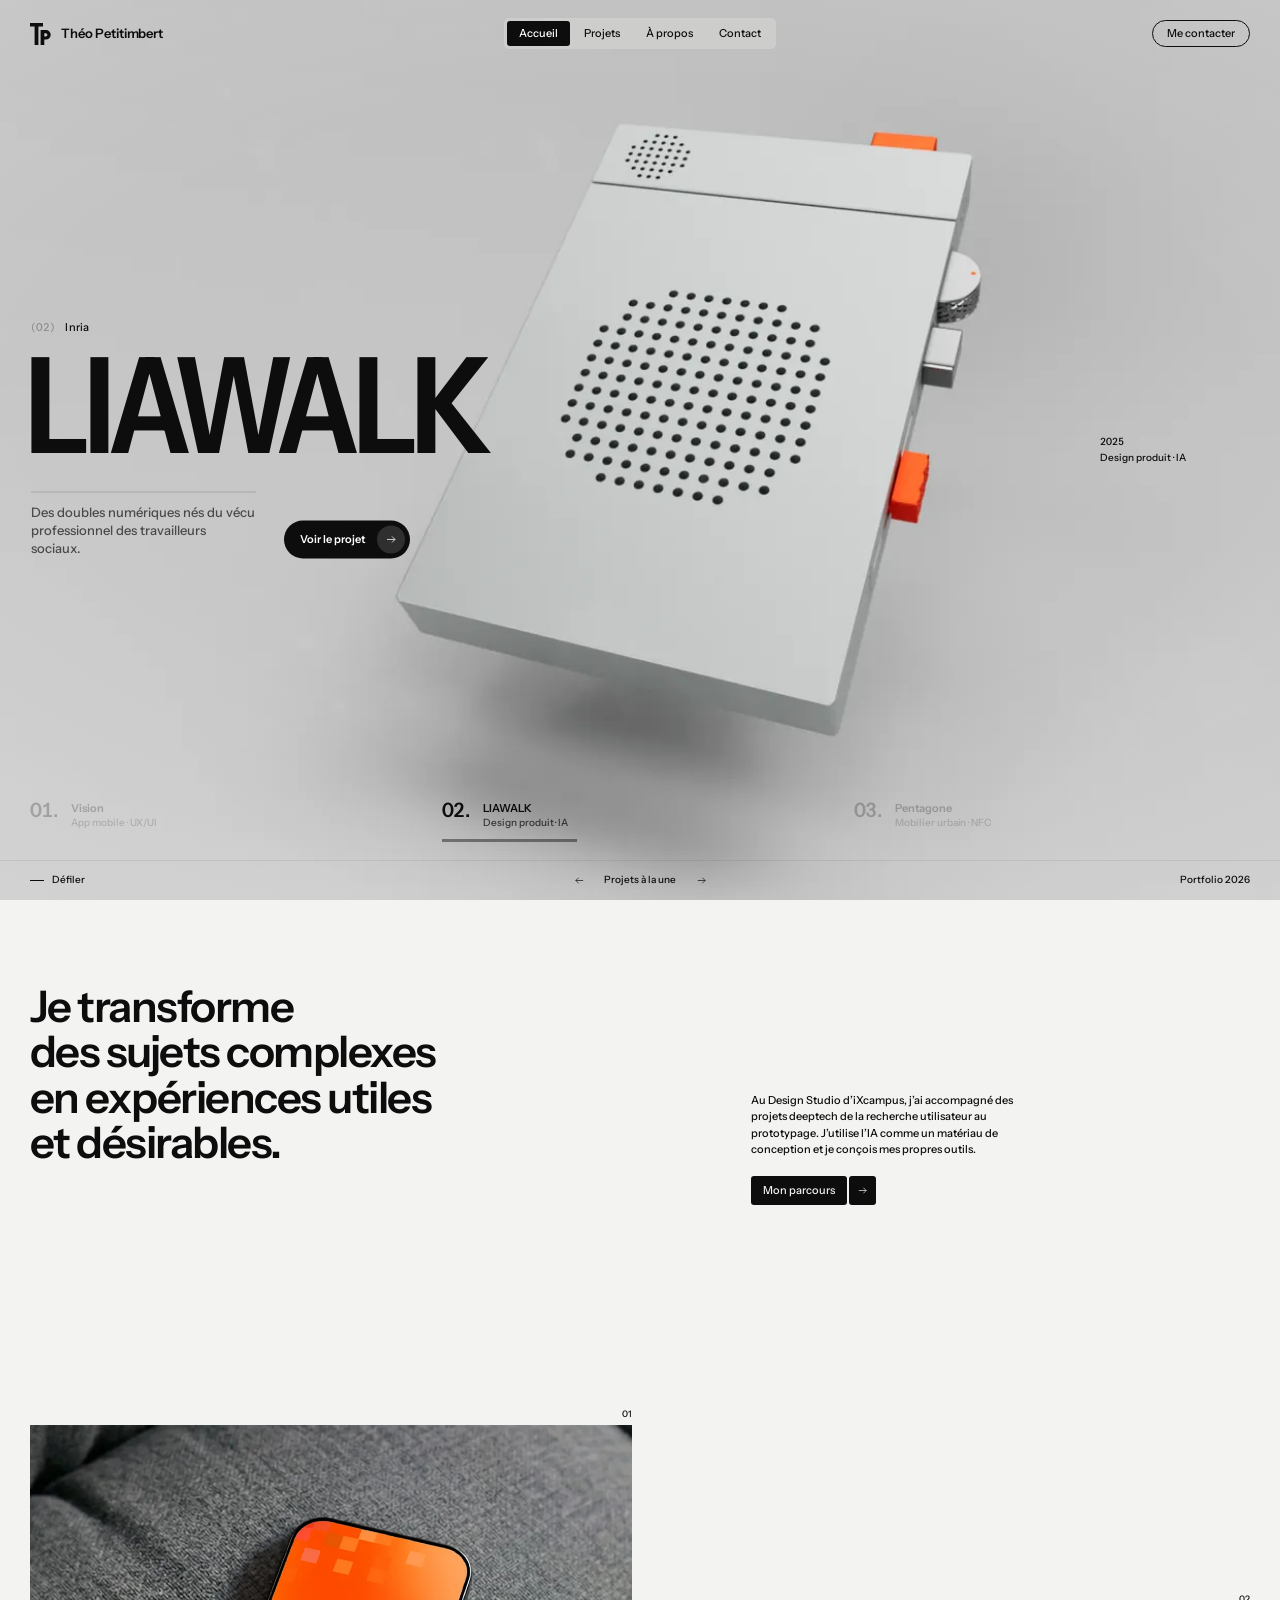
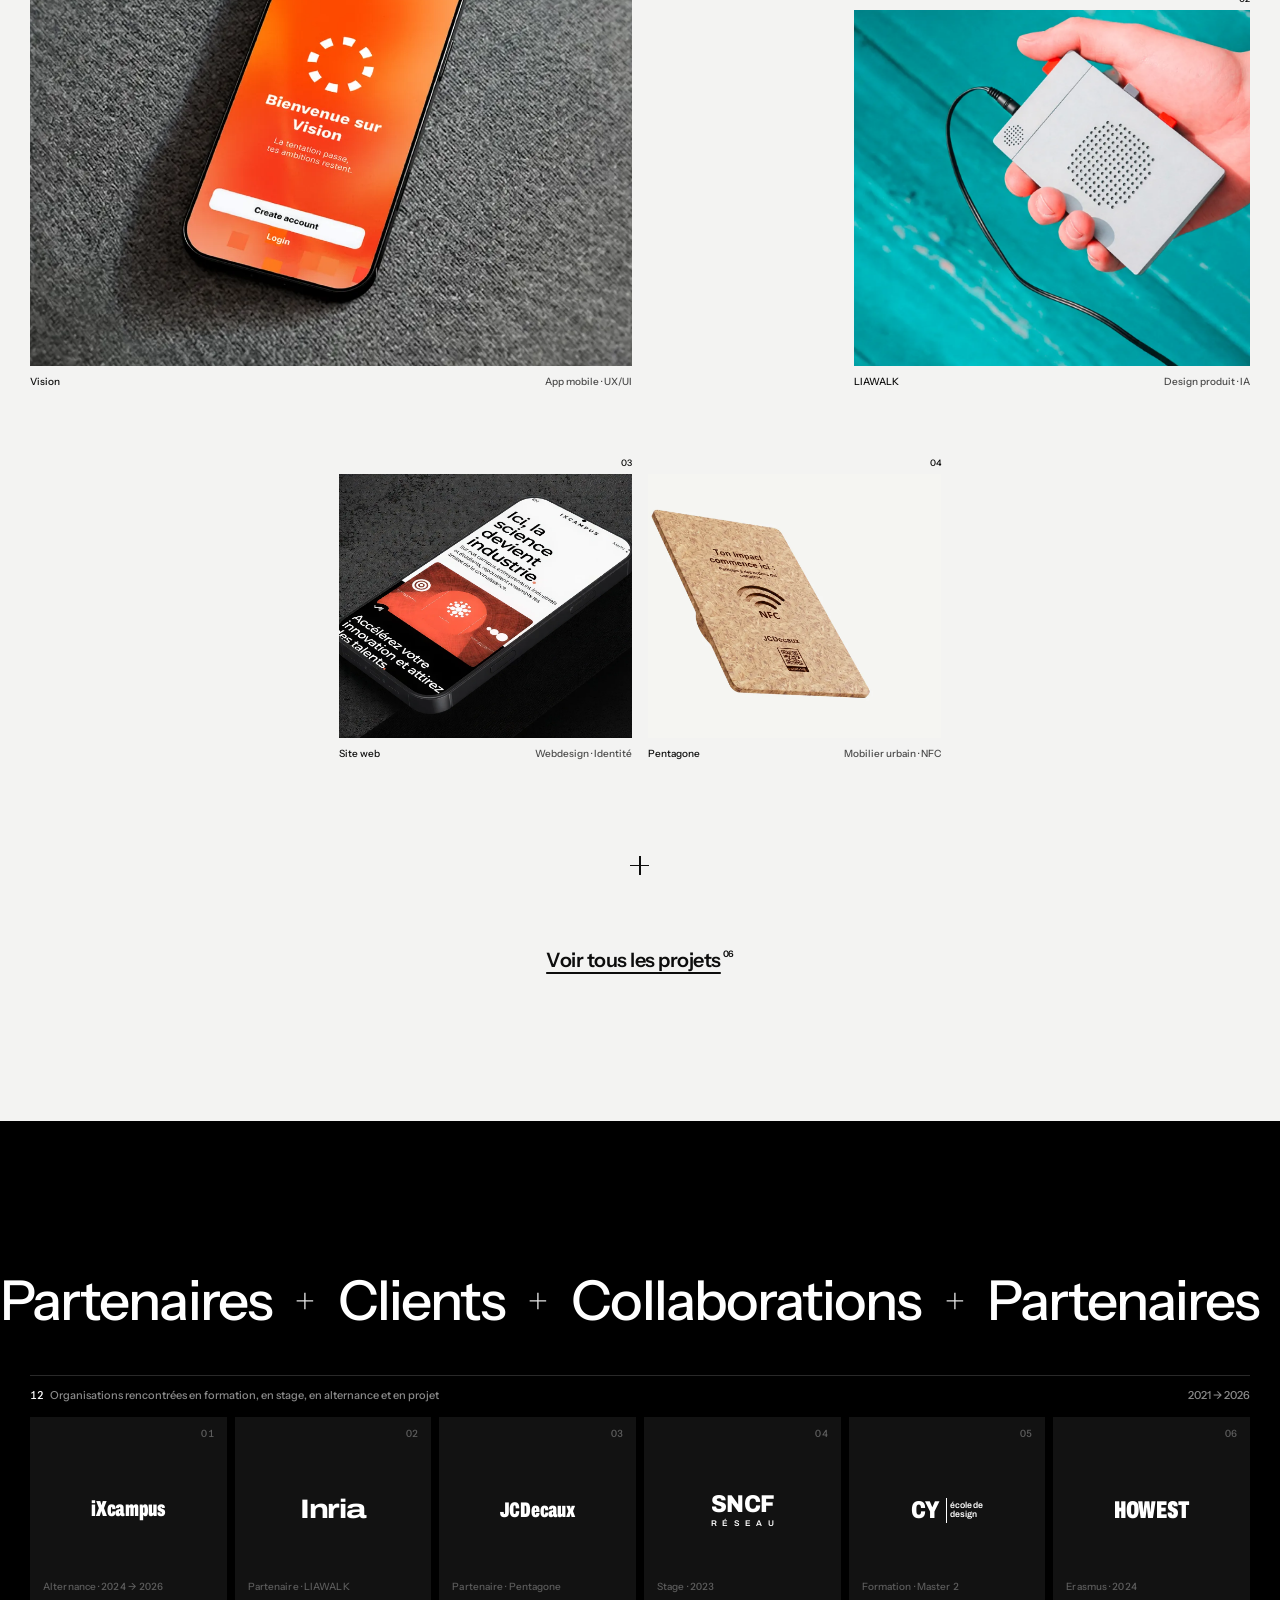
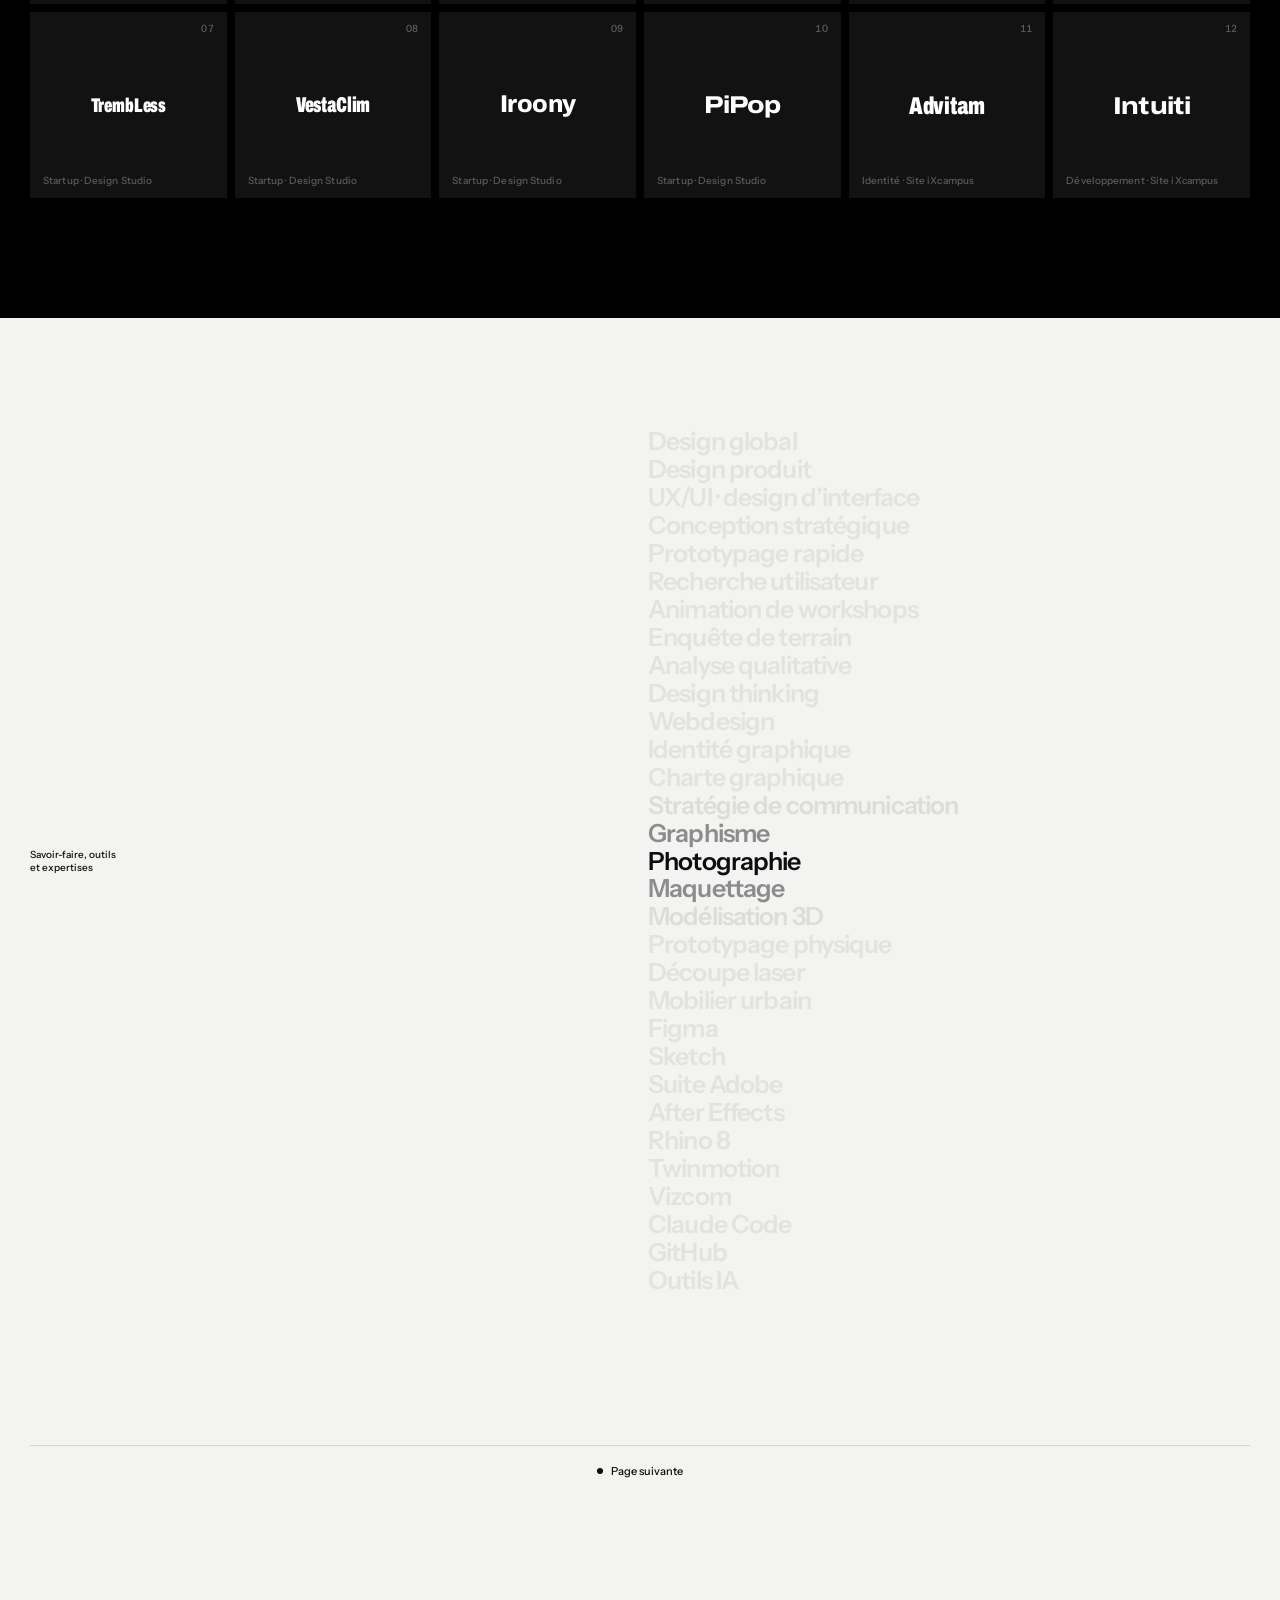
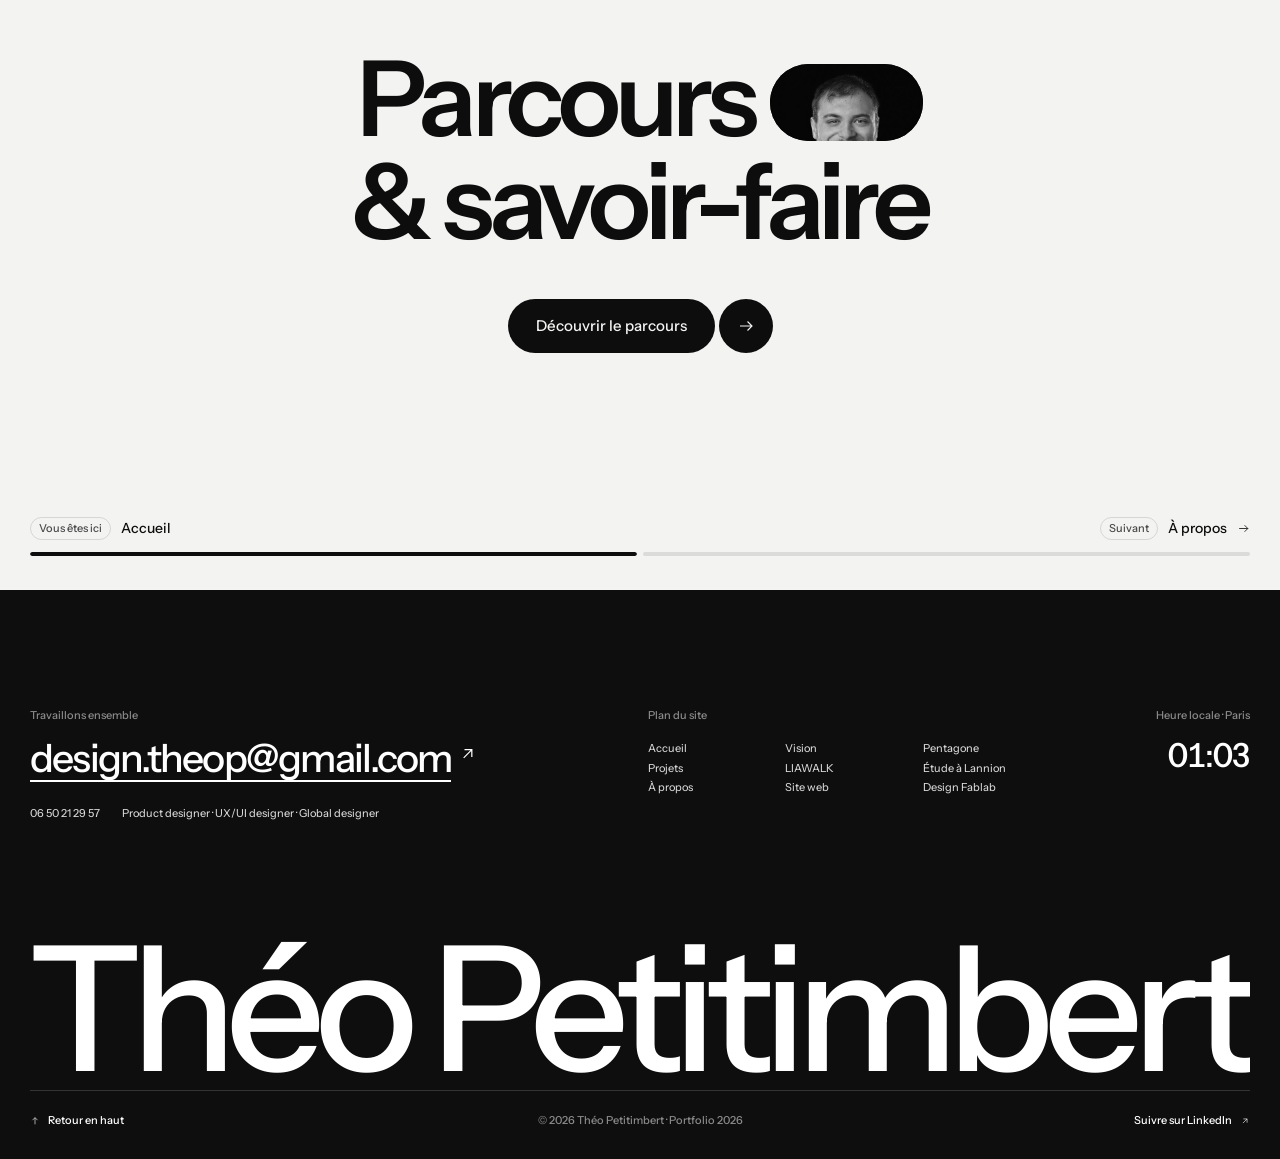
==== commit 7082ee68: "Fusion du morceau hero (gagné en aveugle)" ====
--- a/index.html
+++ b/index.html
@@ -15,7 +15,7 @@
 <link href="https://fonts.googleapis.com/css2?family=Instrument+Sans:ital,wdth,wght@0,75..100,400..700;1,75..100,400..700&display=swap" rel="stylesheet">
 <link rel="stylesheet" href="assets/css/base.css?v=54239757">
 <link rel="stylesheet" href="assets/css/nav.css?v=d0eab731">
-<link rel="stylesheet" href="assets/css/hero.css?v=57d8aa1d">
+<link rel="stylesheet" href="assets/css/hero.css?v=b2aa0065">
 <link rel="stylesheet" href="assets/css/intro.css?v=3aec4c8a">
 <link rel="stylesheet" href="assets/css/work.css?v=3cd9d9fc">
 <link rel="stylesheet" href="assets/css/clients.css?v=d8060b8c">
@@ -36,26 +36,47 @@
   </header>
     <h1 class="sr-only">Théo Petitimbert · Product designer, UX/UI designer, Global designer</h1>
     <div class="hero-slides">
-      <article class="hero-slide hero-slide--fit is-active" aria-roledescription="diapositive" aria-label="1 sur 3" style="--pos:50% 50%;--zoom:1;--origin:50% 50%;--h:84%;--fx:52%;--fy:50%;--b:0.9;--slide-bg:rgb(220,220,218)">
-        <div class="hero-media"><img src="assets/img/vision-screens.webp" alt="Trois écrans de l’application Vision" width="1800" height="1200" fetchpriority="high" decoding="async"></div>
-        <h2 class="hero-title"><a href="projets/vision.html"><span>Vision</span></a></h2>
-        <p class="hero-caption">Projet de fin de diplôme · 2026<br>App mobile · UX/UI</p>
-      </article>
-      <article class="hero-slide" aria-roledescription="diapositive" aria-label="2 sur 3" style="--pos:50% 62%;--zoom:1.16;--origin:62% 64%">
+      <article class="hero-slide hero-slide--fit is-active" aria-roledescription="diapositive" aria-label="1 sur 3" style="--pos:50% 50%;--zoom:1;--origin:50% 50%;--k:15;--h:90%;--fx:51%;--fy:52%;--cx:64%;--b:0.95;--slide-bg:rgb(233,233,230)">
+        <div class="hero-media"><img src="assets/img/hero-vision-screens.webp" alt="Trois écrans de l’application Vision" width="1800" height="1200" fetchpriority="high" decoding="async"></div>
+        <div class="hero-copy">
+          <p class="hero-kicker"><span>(01)</span>Projet de fin de diplôme</p>
+          <h2 class="hero-title"><a href="projets/vision.html"><span>Vision</span></a></h2>
+          <div class="hero-sub">
+            <p>Une application qui intercepte les tentations d’achat et aide à formuler des objectifs.</p>
+            <a class="hero-cta" href="projets/vision.html" tabindex="-1" aria-hidden="true"><span>Voir le projet</span><i><svg class="arrow" viewBox="0 0 24 24" aria-hidden="true"><path d="M4 12h16M14 6l6 6-6 6" fill="none" stroke="currentColor" stroke-width="1.5"/></svg></i></a>
+          </div>
+        </div>
+        <p class="hero-caption"><span>2026</span>App mobile · UX/UI</p>
+      </article>
+      <article class="hero-slide" aria-roledescription="diapositive" aria-label="2 sur 3" style="--pos:50% 62%;--zoom:1.16;--origin:62% 64%;--k:10.4">
         <div class="hero-media"><img src="assets/img/liawalk-float.webp" alt="Rendu 3D du dispositif mobile LIAWALK" width="1800" height="1012" loading="lazy" decoding="async"></div>
-        <h2 class="hero-title"><a href="projets/liawalk.html"><span>LIAWALK</span></a></h2>
-        <p class="hero-caption">Inria · 2025<br>Design produit · IA</p>
-      </article>
-      <article class="hero-slide hero-slide--fit" aria-roledescription="diapositive" aria-label="3 sur 3" style="--pos:50% 50%;--zoom:1;--origin:50% 50%;--h:86%;--fx:73%;--fy:35%;--b:0.9;--slide-bg:rgb(216,216,216)">
+        <div class="hero-copy">
+          <p class="hero-kicker"><span>(02)</span>Inria</p>
+          <h2 class="hero-title"><a href="projets/liawalk.html"><span>LIAWALK</span></a></h2>
+          <div class="hero-sub">
+            <p>Des doubles numériques nés du vécu professionnel des travailleurs sociaux.</p>
+            <a class="hero-cta" href="projets/liawalk.html" tabindex="-1" aria-hidden="true"><span>Voir le projet</span><i><svg class="arrow" viewBox="0 0 24 24" aria-hidden="true"><path d="M4 12h16M14 6l6 6-6 6" fill="none" stroke="currentColor" stroke-width="1.5"/></svg></i></a>
+          </div>
+        </div>
+        <p class="hero-caption"><span>2025</span>Design produit · IA</p>
+      </article>
+      <article class="hero-slide hero-slide--fit" aria-roledescription="diapositive" aria-label="3 sur 3" style="--pos:50% 50%;--zoom:1;--origin:50% 50%;--k:9.6;--h:80%;--fx:73%;--fy:35%;--cx:64%;--b:0.95;--slide-bg:rgb(228,228,228)">
         <div class="hero-media"><img src="assets/img/pentagone-cover.webp" alt="Module pentagonal en liège, vue de dessus" width="1800" height="1012" loading="lazy" decoding="async"></div>
-        <h2 class="hero-title"><a href="projets/pentagone.html"><span>Pentagone</span></a></h2>
-        <p class="hero-caption">JCDecaux · 2024<br>Mobilier urbain · NFC</p>
+        <div class="hero-copy">
+          <p class="hero-kicker"><span>(03)</span>JCDecaux</p>
+          <h2 class="hero-title"><a href="projets/pentagone.html"><span>Pentagone</span></a></h2>
+          <div class="hero-sub">
+            <p>Un banc augmenté en mobilier urbain, point d’entrée vers l’engagement citoyen local.</p>
+            <a class="hero-cta" href="projets/pentagone.html" tabindex="-1" aria-hidden="true"><span>Voir le projet</span><i><svg class="arrow" viewBox="0 0 24 24" aria-hidden="true"><path d="M4 12h16M14 6l6 6-6 6" fill="none" stroke="currentColor" stroke-width="1.5"/></svg></i></a>
+          </div>
+        </div>
+        <p class="hero-caption"><span>2024</span>Mobilier urbain · NFC</p>
       </article>
     </div>
     <div class="hero-index">
-      <button type="button" class="hero-num is-active" data-go="0" aria-label="Afficher Vision"><span>01.</span><i class="track" aria-hidden="true"><i class="fill"></i></i></button>
-      <button type="button" class="hero-num" data-go="1" aria-label="Afficher LIAWALK"><span>02.</span><i class="track" aria-hidden="true"><i class="fill"></i></i></button>
-      <button type="button" class="hero-num" data-go="2" aria-label="Afficher Pentagone"><span>03.</span><i class="track" aria-hidden="true"><i class="fill"></i></i></button>
+      <button type="button" class="hero-num is-active" data-go="0" aria-label="Afficher Vision"><span class="hero-num-n">01.</span><span class="hero-num-t" aria-hidden="true">Vision<small>App mobile · UX/UI</small></span><i class="track" aria-hidden="true"><i class="fill"></i></i></button>
+      <button type="button" class="hero-num" data-go="1" aria-label="Afficher LIAWALK"><span class="hero-num-n">02.</span><span class="hero-num-t" aria-hidden="true">LIAWALK<small>Design produit · IA</small></span><i class="track" aria-hidden="true"><i class="fill"></i></i></button>
+      <button type="button" class="hero-num" data-go="2" aria-label="Afficher Pentagone"><span class="hero-num-n">03.</span><span class="hero-num-t" aria-hidden="true">Pentagone<small>Mobilier urbain · NFC</small></span><i class="track" aria-hidden="true"><i class="fill"></i></i></button>
     </div>
     <div class="hero-bar">
       <a class="hero-scroll" href="#intro"><i aria-hidden="true"></i>Défiler</a>
@@ -275,7 +296,7 @@
   </div>
 </footer>
 <script src="assets/js/base.js?v=b669b8e9" defer></script>
-<script src="assets/js/hero.js?v=4e3f278f" defer></script>
+<script src="assets/js/hero.js?v=f25573b2" defer></script>
 <script src="assets/js/work.js?v=39fef1d0" defer></script>
 <script src="assets/js/clients.js?v=1291756c" defer></script>
 <script src="assets/js/services.js?v=f040b18e" defer></script>
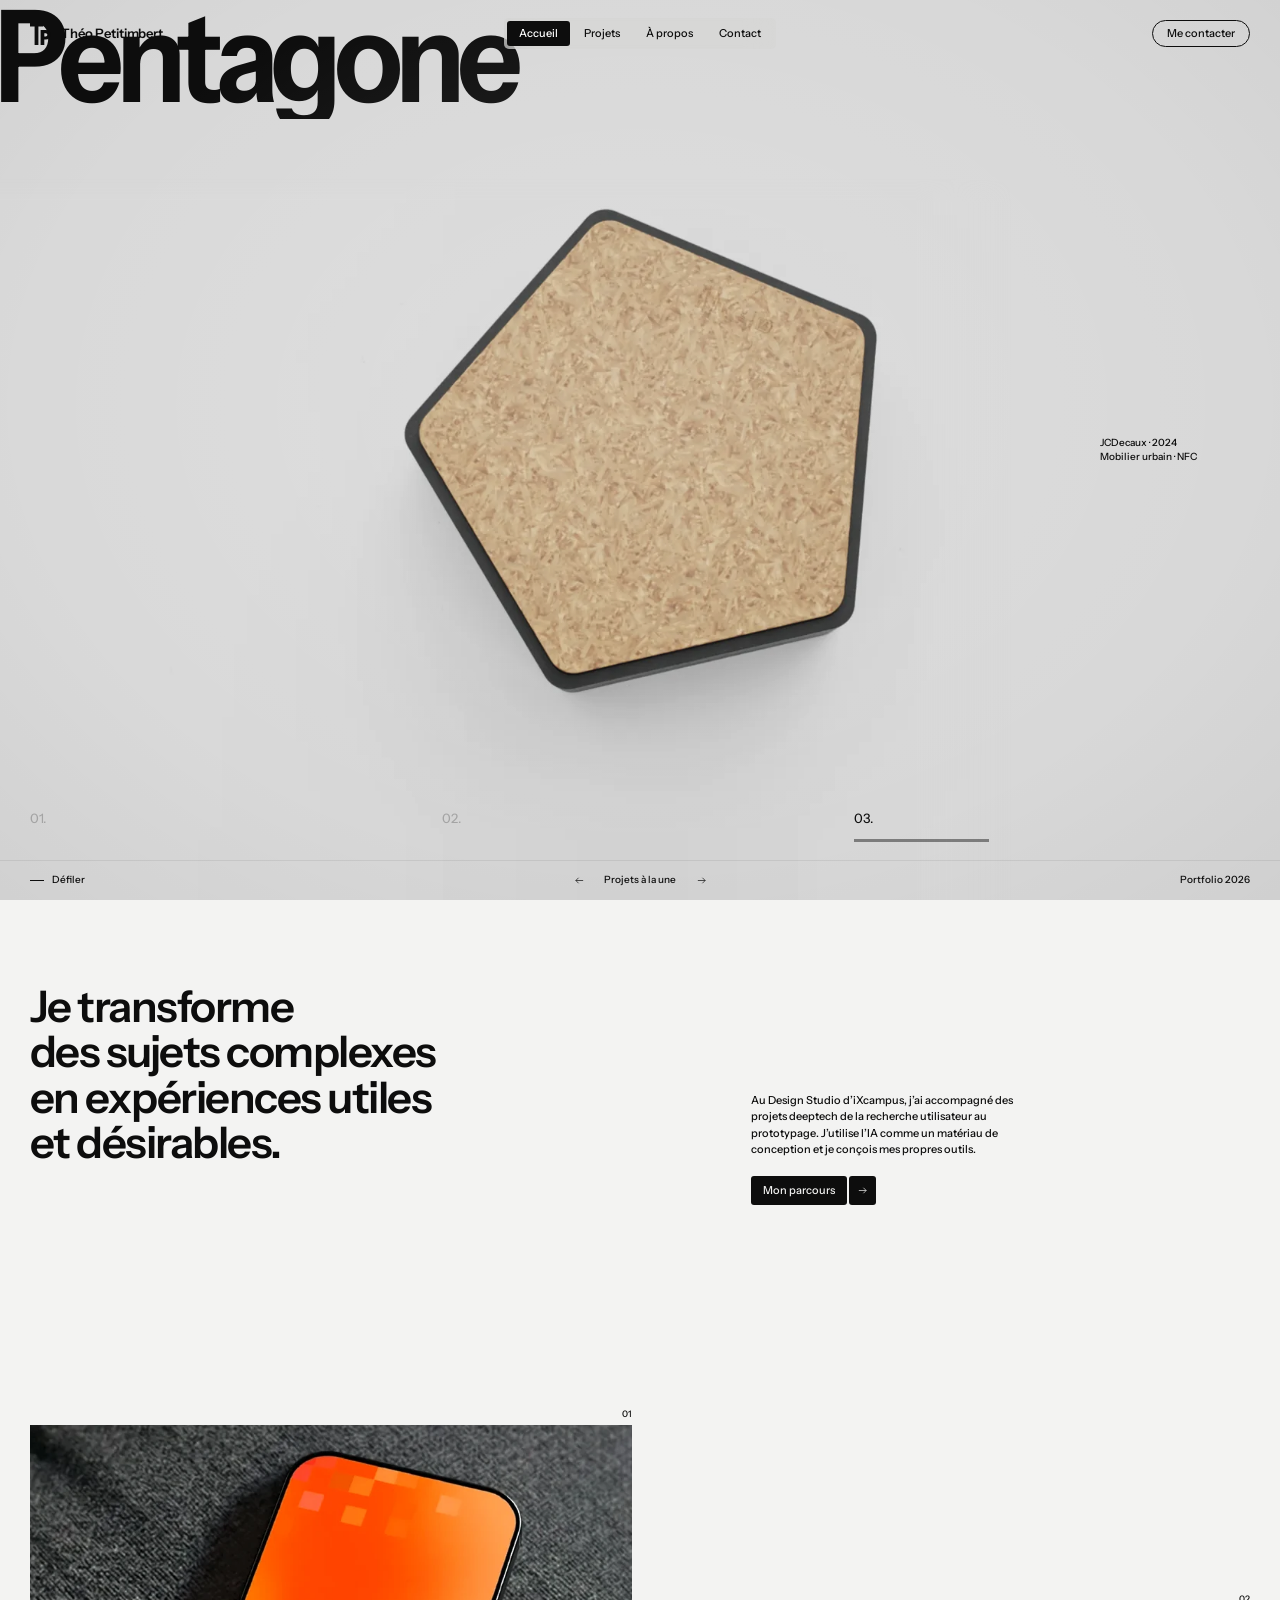
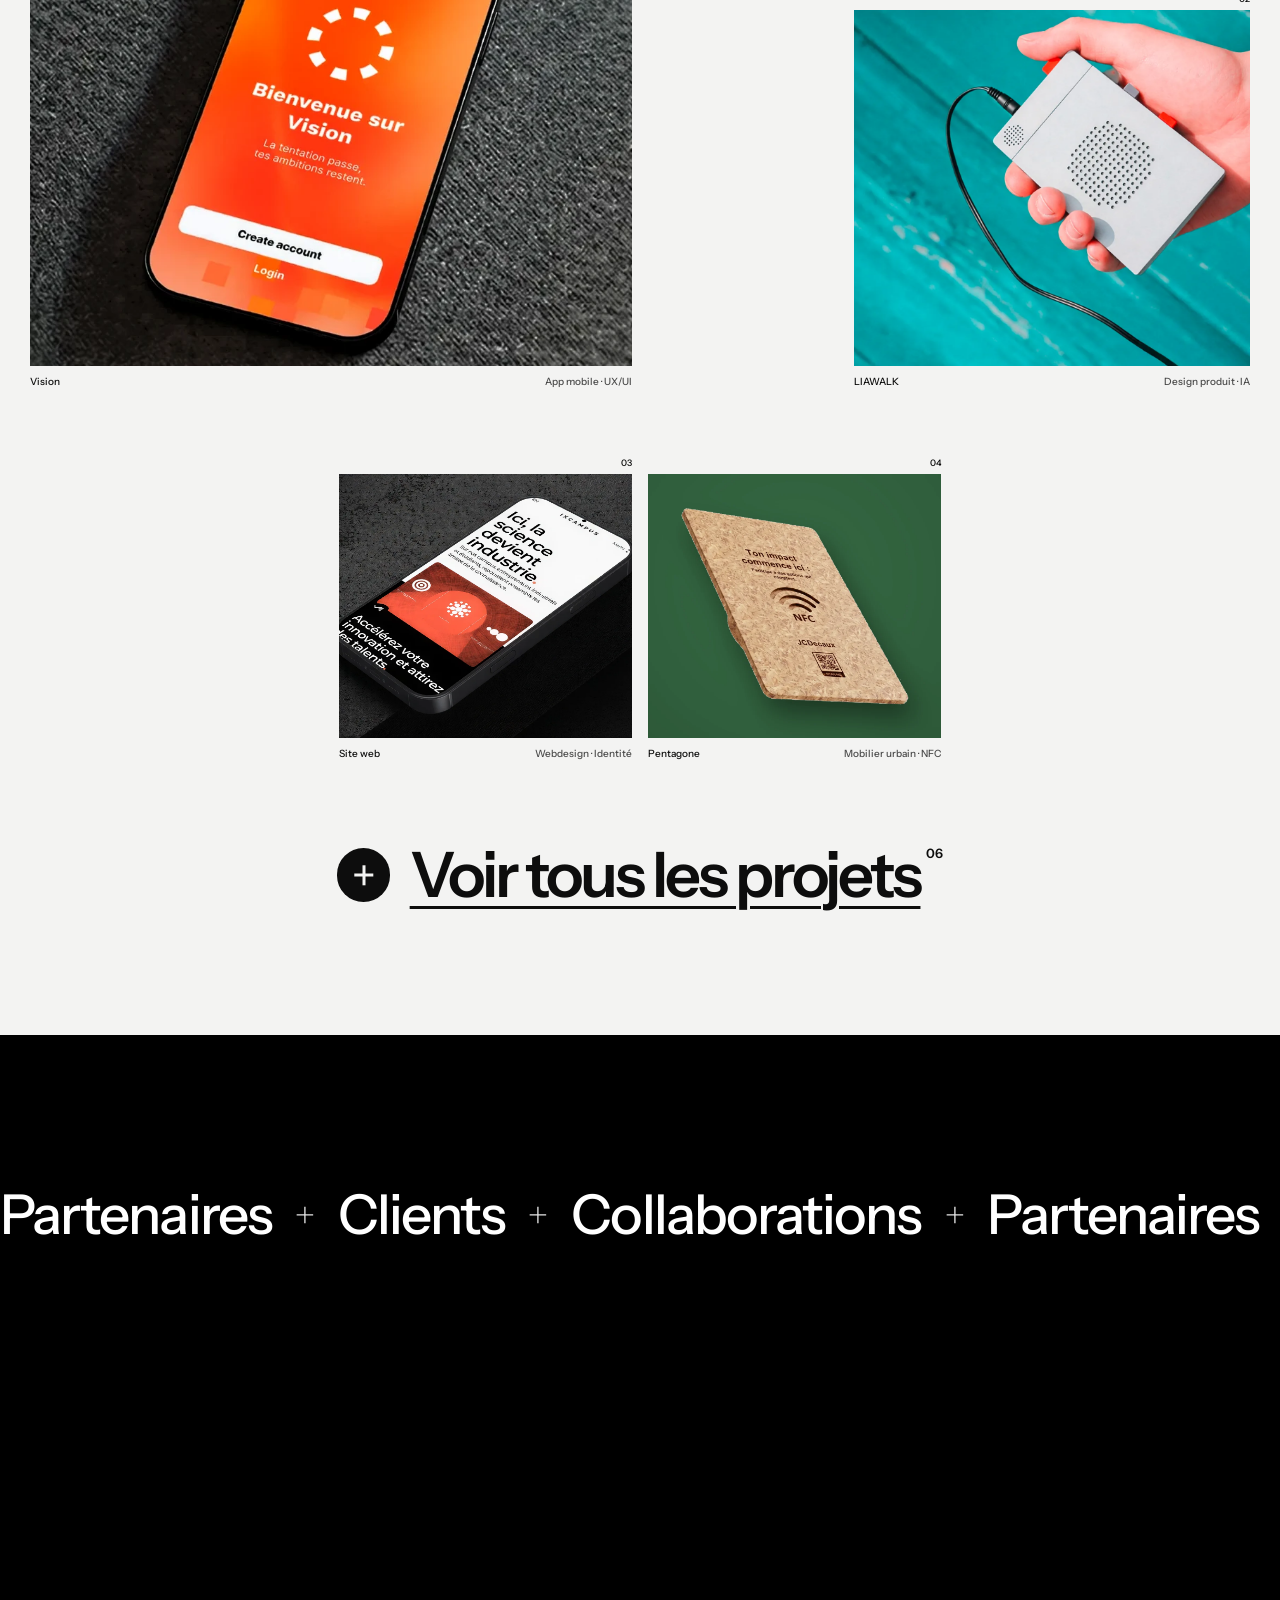
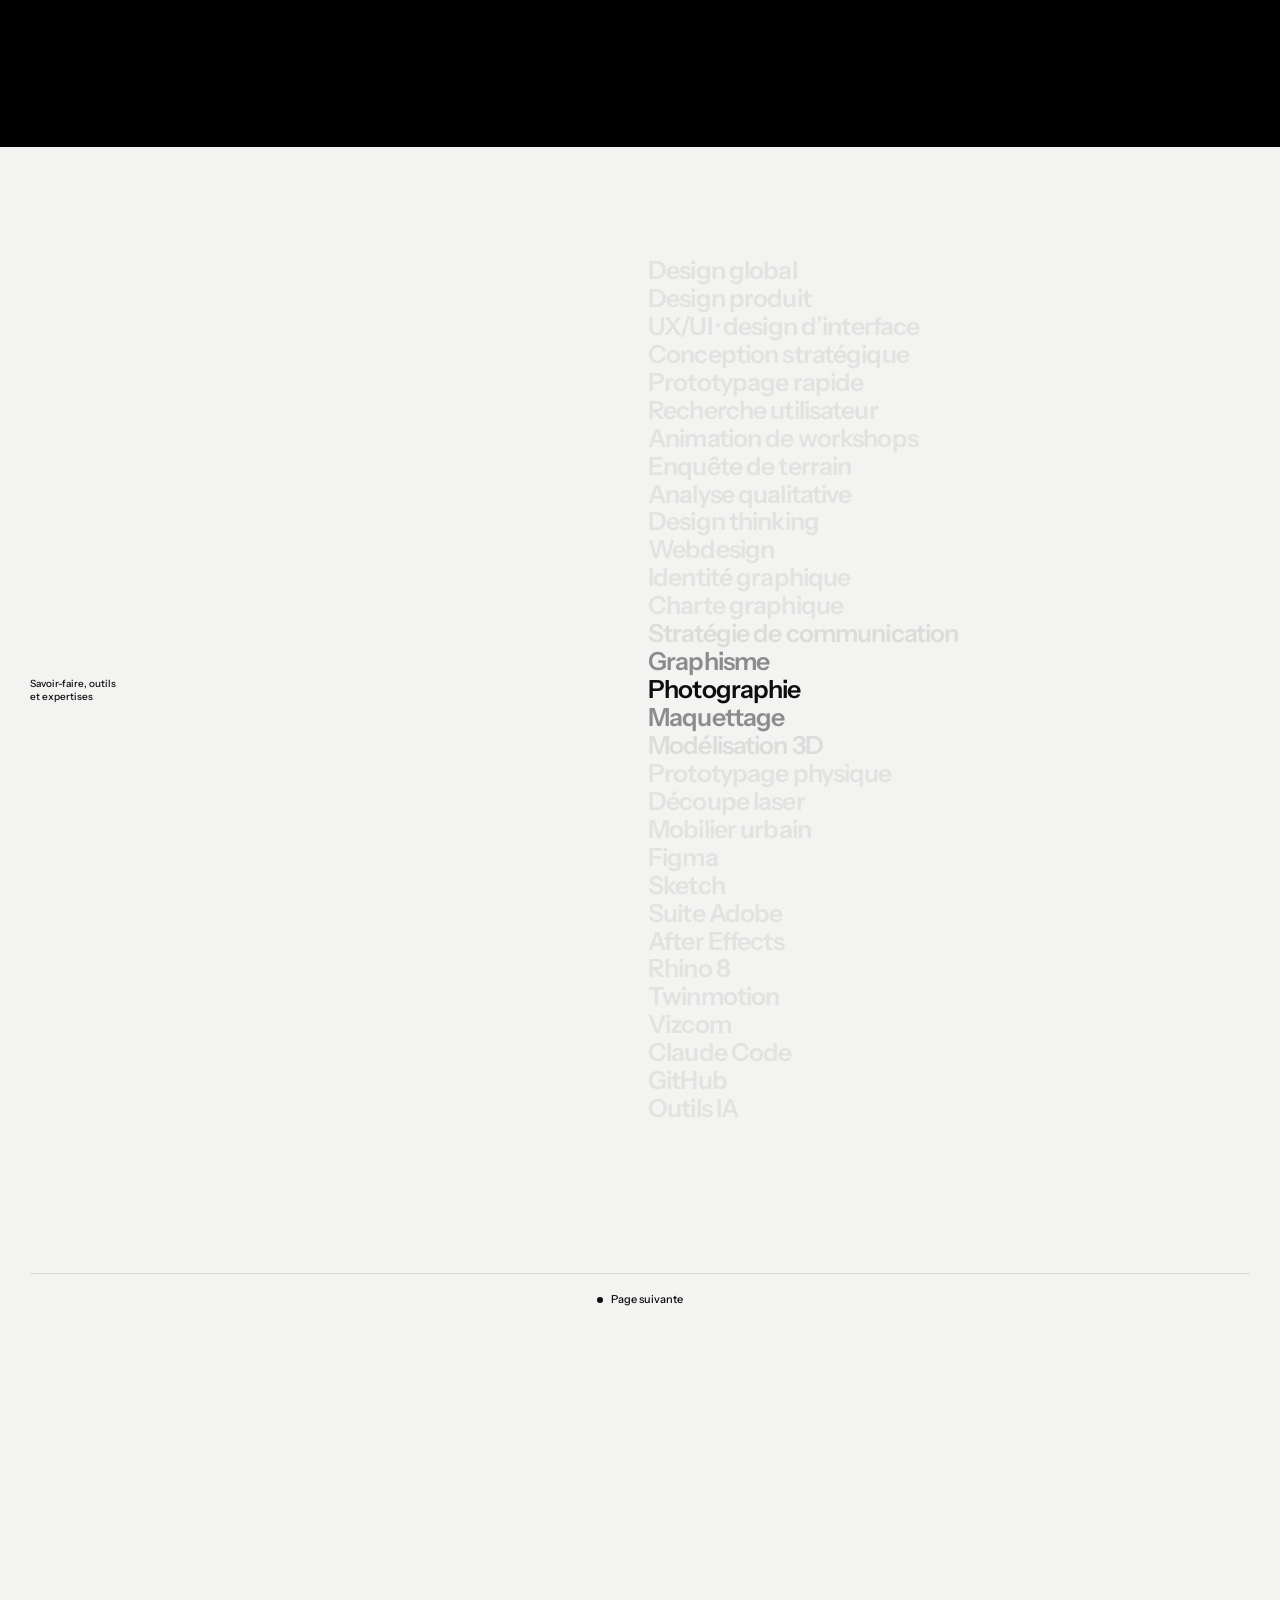
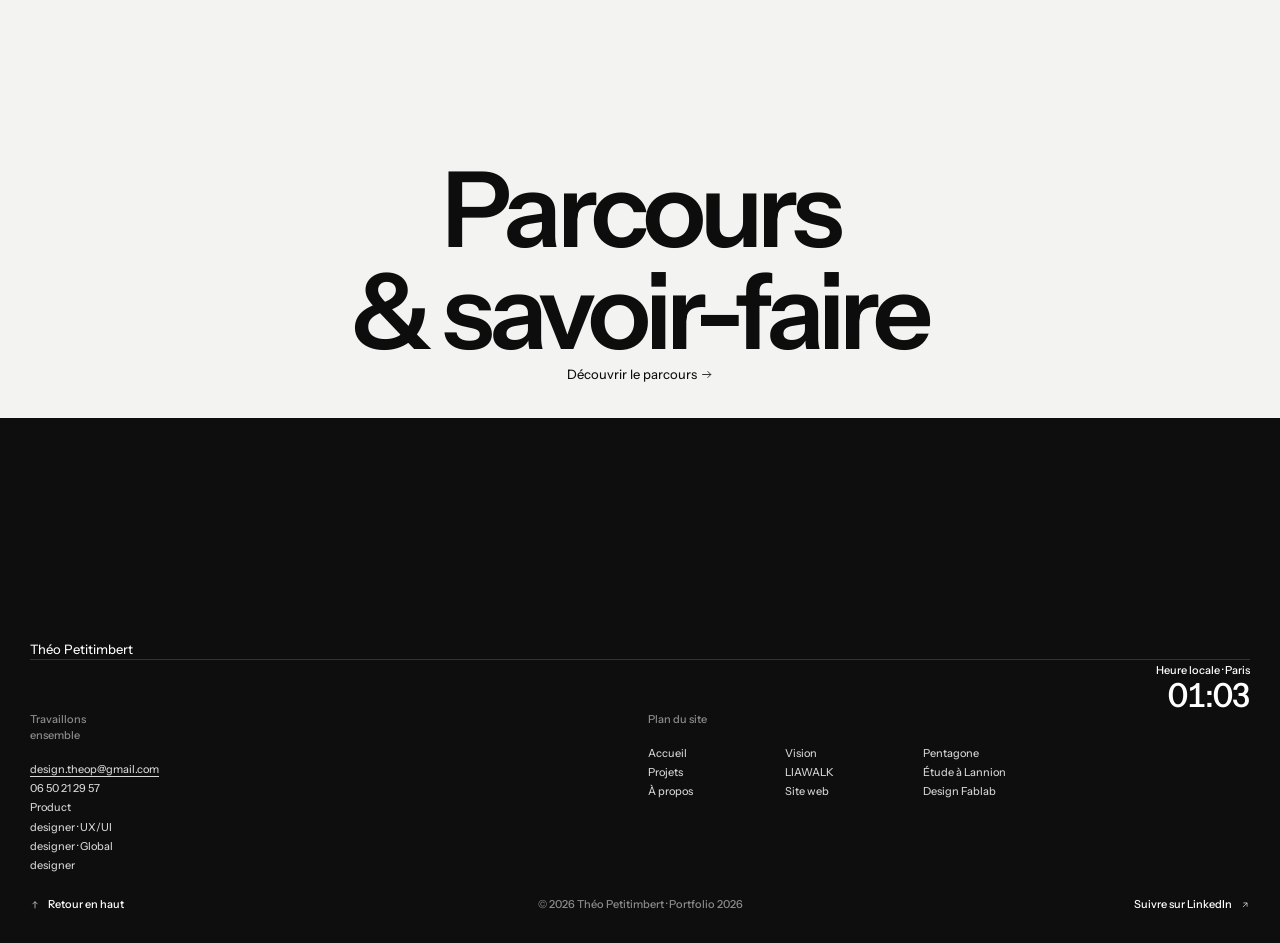
==== commit 684d2cde: "work: CTA « Voir tous les projets » en corps display avec pastille +, espace resserré ; vignette Vis" ====
--- a/index.html
+++ b/index.html
@@ -15,13 +15,13 @@
 <link href="https://fonts.googleapis.com/css2?family=Instrument+Sans:ital,wdth,wght@0,75..100,400..700;1,75..100,400..700&display=swap" rel="stylesheet">
 <link rel="stylesheet" href="assets/css/base.css?v=54239757">
 <link rel="stylesheet" href="assets/css/nav.css?v=d0eab731">
-<link rel="stylesheet" href="assets/css/hero.css?v=b2aa0065">
+<link rel="stylesheet" href="assets/css/hero.css?v=57d8aa1d">
 <link rel="stylesheet" href="assets/css/intro.css?v=3aec4c8a">
-<link rel="stylesheet" href="assets/css/work.css?v=3cd9d9fc">
-<link rel="stylesheet" href="assets/css/clients.css?v=d8060b8c">
+<link rel="stylesheet" href="assets/css/work.css?v=7ae00192">
+<link rel="stylesheet" href="assets/css/clients.css?v=2abe2b6b">
 <link rel="stylesheet" href="assets/css/services.css?v=ae64671d">
-<link rel="stylesheet" href="assets/css/next.css?v=4e9791df">
-<link rel="stylesheet" href="assets/css/footer.css?v=91d501e0">
+<link rel="stylesheet" href="assets/css/next.css?v=b3998634">
+<link rel="stylesheet" href="assets/css/footer.css?v=900d0d2b">
 <script>document.documentElement.classList.add('js')</script>
 </head>
 <body class="page-home" id="top">
@@ -36,47 +36,26 @@
   </header>
     <h1 class="sr-only">Théo Petitimbert · Product designer, UX/UI designer, Global designer</h1>
     <div class="hero-slides">
-      <article class="hero-slide hero-slide--fit is-active" aria-roledescription="diapositive" aria-label="1 sur 3" style="--pos:50% 50%;--zoom:1;--origin:50% 50%;--k:15;--h:90%;--fx:51%;--fy:52%;--cx:64%;--b:0.95;--slide-bg:rgb(233,233,230)">
-        <div class="hero-media"><img src="assets/img/hero-vision-screens.webp" alt="Trois écrans de l’application Vision" width="1800" height="1200" fetchpriority="high" decoding="async"></div>
-        <div class="hero-copy">
-          <p class="hero-kicker"><span>(01)</span>Projet de fin de diplôme</p>
-          <h2 class="hero-title"><a href="projets/vision.html"><span>Vision</span></a></h2>
-          <div class="hero-sub">
-            <p>Une application qui intercepte les tentations d’achat et aide à formuler des objectifs.</p>
-            <a class="hero-cta" href="projets/vision.html" tabindex="-1" aria-hidden="true"><span>Voir le projet</span><i><svg class="arrow" viewBox="0 0 24 24" aria-hidden="true"><path d="M4 12h16M14 6l6 6-6 6" fill="none" stroke="currentColor" stroke-width="1.5"/></svg></i></a>
-          </div>
-        </div>
-        <p class="hero-caption"><span>2026</span>App mobile · UX/UI</p>
-      </article>
-      <article class="hero-slide" aria-roledescription="diapositive" aria-label="2 sur 3" style="--pos:50% 62%;--zoom:1.16;--origin:62% 64%;--k:10.4">
+      <article class="hero-slide hero-slide--fit is-active" aria-roledescription="diapositive" aria-label="1 sur 3" style="--pos:50% 50%;--zoom:1;--origin:50% 50%;--h:84%;--fx:52%;--fy:50%;--b:0.9;--slide-bg:rgb(220,220,218)">
+        <div class="hero-media"><img src="assets/img/vision-screens.webp" alt="Trois écrans de l’application Vision" width="1800" height="1200" fetchpriority="high" decoding="async"></div>
+        <h2 class="hero-title"><a href="projets/vision.html"><span>Vision</span></a></h2>
+        <p class="hero-caption">Projet de fin de diplôme · 2026<br>App mobile · UX/UI</p>
+      </article>
+      <article class="hero-slide" aria-roledescription="diapositive" aria-label="2 sur 3" style="--pos:50% 62%;--zoom:1.16;--origin:62% 64%">
         <div class="hero-media"><img src="assets/img/liawalk-float.webp" alt="Rendu 3D du dispositif mobile LIAWALK" width="1800" height="1012" loading="lazy" decoding="async"></div>
-        <div class="hero-copy">
-          <p class="hero-kicker"><span>(02)</span>Inria</p>
-          <h2 class="hero-title"><a href="projets/liawalk.html"><span>LIAWALK</span></a></h2>
-          <div class="hero-sub">
-            <p>Des doubles numériques nés du vécu professionnel des travailleurs sociaux.</p>
-            <a class="hero-cta" href="projets/liawalk.html" tabindex="-1" aria-hidden="true"><span>Voir le projet</span><i><svg class="arrow" viewBox="0 0 24 24" aria-hidden="true"><path d="M4 12h16M14 6l6 6-6 6" fill="none" stroke="currentColor" stroke-width="1.5"/></svg></i></a>
-          </div>
-        </div>
-        <p class="hero-caption"><span>2025</span>Design produit · IA</p>
-      </article>
-      <article class="hero-slide hero-slide--fit" aria-roledescription="diapositive" aria-label="3 sur 3" style="--pos:50% 50%;--zoom:1;--origin:50% 50%;--k:9.6;--h:80%;--fx:73%;--fy:35%;--cx:64%;--b:0.95;--slide-bg:rgb(228,228,228)">
+        <h2 class="hero-title"><a href="projets/liawalk.html"><span>LIAWALK</span></a></h2>
+        <p class="hero-caption">Inria · 2025<br>Design produit · IA</p>
+      </article>
+      <article class="hero-slide hero-slide--fit" aria-roledescription="diapositive" aria-label="3 sur 3" style="--pos:50% 50%;--zoom:1;--origin:50% 50%;--h:86%;--fx:73%;--fy:35%;--b:0.9;--slide-bg:rgb(216,216,216)">
         <div class="hero-media"><img src="assets/img/pentagone-cover.webp" alt="Module pentagonal en liège, vue de dessus" width="1800" height="1012" loading="lazy" decoding="async"></div>
-        <div class="hero-copy">
-          <p class="hero-kicker"><span>(03)</span>JCDecaux</p>
-          <h2 class="hero-title"><a href="projets/pentagone.html"><span>Pentagone</span></a></h2>
-          <div class="hero-sub">
-            <p>Un banc augmenté en mobilier urbain, point d’entrée vers l’engagement citoyen local.</p>
-            <a class="hero-cta" href="projets/pentagone.html" tabindex="-1" aria-hidden="true"><span>Voir le projet</span><i><svg class="arrow" viewBox="0 0 24 24" aria-hidden="true"><path d="M4 12h16M14 6l6 6-6 6" fill="none" stroke="currentColor" stroke-width="1.5"/></svg></i></a>
-          </div>
-        </div>
-        <p class="hero-caption"><span>2024</span>Mobilier urbain · NFC</p>
+        <h2 class="hero-title"><a href="projets/pentagone.html"><span>Pentagone</span></a></h2>
+        <p class="hero-caption">JCDecaux · 2024<br>Mobilier urbain · NFC</p>
       </article>
     </div>
     <div class="hero-index">
-      <button type="button" class="hero-num is-active" data-go="0" aria-label="Afficher Vision"><span class="hero-num-n">01.</span><span class="hero-num-t" aria-hidden="true">Vision<small>App mobile · UX/UI</small></span><i class="track" aria-hidden="true"><i class="fill"></i></i></button>
-      <button type="button" class="hero-num" data-go="1" aria-label="Afficher LIAWALK"><span class="hero-num-n">02.</span><span class="hero-num-t" aria-hidden="true">LIAWALK<small>Design produit · IA</small></span><i class="track" aria-hidden="true"><i class="fill"></i></i></button>
-      <button type="button" class="hero-num" data-go="2" aria-label="Afficher Pentagone"><span class="hero-num-n">03.</span><span class="hero-num-t" aria-hidden="true">Pentagone<small>Mobilier urbain · NFC</small></span><i class="track" aria-hidden="true"><i class="fill"></i></i></button>
+      <button type="button" class="hero-num is-active" data-go="0" aria-label="Afficher Vision"><span>01.</span><i class="track" aria-hidden="true"><i class="fill"></i></i></button>
+      <button type="button" class="hero-num" data-go="1" aria-label="Afficher LIAWALK"><span>02.</span><i class="track" aria-hidden="true"><i class="fill"></i></i></button>
+      <button type="button" class="hero-num" data-go="2" aria-label="Afficher Pentagone"><span>03.</span><i class="track" aria-hidden="true"><i class="fill"></i></i></button>
     </div>
     <div class="hero-bar">
       <a class="hero-scroll" href="#intro"><i aria-hidden="true"></i>Défiler</a>
@@ -101,7 +80,7 @@
       <article class="card card--a" data-reveal>
         <a href="projets/vision.html">
           <span class="card-num" aria-hidden="true">01</span>
-          <span class="card-frame frame"><img src="assets/img/vision-cover.webp" alt="" width="1800" height="1012" loading="lazy" decoding="async"></span>
+          <span class="card-frame frame"><img src="assets/img/work-vision.webp" alt="" width="860" height="774" loading="lazy" decoding="async"></span>
           <span class="card-meta"><span class="card-title">Vision</span><span class="card-cat">App mobile · UX/UI</span></span>
         </a>
       </article>
@@ -122,7 +101,7 @@
       <article class="card card--d" data-reveal>
         <a href="projets/pentagone.html">
           <span class="card-num" aria-hidden="true">04</span>
-          <span class="card-frame frame"><img src="assets/img/pentagone-nfc.webp" alt="" width="1800" height="1005" loading="lazy" decoding="async"></span>
+          <span class="card-frame frame"><img src="assets/img/work-pentagone.webp" alt="" width="1074" height="966" loading="lazy" decoding="async"></span>
           <span class="card-meta"><span class="card-title">Pentagone</span><span class="card-cat">Mobilier urbain · NFC</span></span>
         </a>
       </article>
@@ -146,78 +125,26 @@
     <div class="work-foot">
       <button type="button" class="work-toggle" data-more-toggle aria-expanded="false" aria-controls="work-more" data-close-label="Voir moins de projets" hidden>
         <span class="work-plus" aria-hidden="true"></span>
-        <span class="work-all"><span data-more-label>Voir tous les projets</span><sup>06</sup></span>
+        <span class="work-all"><span class="work-all-label" data-more-label>Voir tous les projets</span><sup>06</sup></span>
       </button>
     </div>
   </section>
   <section class="clients" data-chunk="clients" data-tone="dark" aria-labelledby="clients-title">
     <h2 id="clients-title" class="sr-only">Partenaires, clients et collaborations</h2>
     <div class="marquee" aria-hidden="true"><div class="marquee-track"><span>Partenaires</span><svg class="marquee-plus" viewBox="0 0 24 24" aria-hidden="true"><path d="M12 2v20M2 12h20" fill="none" stroke="currentColor" stroke-width="1.6"/></svg><span>Clients</span><svg class="marquee-plus" viewBox="0 0 24 24" aria-hidden="true"><path d="M12 2v20M2 12h20" fill="none" stroke="currentColor" stroke-width="1.6"/></svg><span>Collaborations</span><svg class="marquee-plus" viewBox="0 0 24 24" aria-hidden="true"><path d="M12 2v20M2 12h20" fill="none" stroke="currentColor" stroke-width="1.6"/></svg><span>Partenaires</span><svg class="marquee-plus" viewBox="0 0 24 24" aria-hidden="true"><path d="M12 2v20M2 12h20" fill="none" stroke="currentColor" stroke-width="1.6"/></svg><span>Clients</span><svg class="marquee-plus" viewBox="0 0 24 24" aria-hidden="true"><path d="M12 2v20M2 12h20" fill="none" stroke="currentColor" stroke-width="1.6"/></svg><span>Collaborations</span><svg class="marquee-plus" viewBox="0 0 24 24" aria-hidden="true"><path d="M12 2v20M2 12h20" fill="none" stroke="currentColor" stroke-width="1.6"/></svg></div><div class="marquee-track"><span>Partenaires</span><svg class="marquee-plus" viewBox="0 0 24 24" aria-hidden="true"><path d="M12 2v20M2 12h20" fill="none" stroke="currentColor" stroke-width="1.6"/></svg><span>Clients</span><svg class="marquee-plus" viewBox="0 0 24 24" aria-hidden="true"><path d="M12 2v20M2 12h20" fill="none" stroke="currentColor" stroke-width="1.6"/></svg><span>Collaborations</span><svg class="marquee-plus" viewBox="0 0 24 24" aria-hidden="true"><path d="M12 2v20M2 12h20" fill="none" stroke="currentColor" stroke-width="1.6"/></svg><span>Partenaires</span><svg class="marquee-plus" viewBox="0 0 24 24" aria-hidden="true"><path d="M12 2v20M2 12h20" fill="none" stroke="currentColor" stroke-width="1.6"/></svg><span>Clients</span><svg class="marquee-plus" viewBox="0 0 24 24" aria-hidden="true"><path d="M12 2v20M2 12h20" fill="none" stroke="currentColor" stroke-width="1.6"/></svg><span>Collaborations</span><svg class="marquee-plus" viewBox="0 0 24 24" aria-hidden="true"><path d="M12 2v20M2 12h20" fill="none" stroke="currentColor" stroke-width="1.6"/></svg></div></div>
-    <div class="clients-head">
-      <p><span class="clients-count">12</span>Organisations rencontrées en formation, en stage, en alternance et en projet</p>
-      <p>2021 → 2026</p>
-    </div>
-    <ul class="logos" data-logos data-reveal>
-      <li class="logo" style="--i:0">
-        <span class="logo-n" aria-hidden="true">01</span>
-        <span class="mark"><span class="mark-main">iXcampus</span></span>
-        <span class="logo-tag">Alternance · 2024 → 2026</span>
-      </li>
-      <li class="logo" style="--i:1">
-        <span class="logo-n" aria-hidden="true">02</span>
-        <span class="mark"><span class="mark-main">Inria</span></span>
-        <span class="logo-tag">Partenaire · LIAWALK</span>
-      </li>
-      <li class="logo" style="--i:2">
-        <span class="logo-n" aria-hidden="true">03</span>
-        <span class="mark"><span class="mark-main">JCDecaux</span></span>
-        <span class="logo-tag">Partenaire · Pentagone</span>
-      </li>
-      <li class="logo" style="--i:3">
-        <span class="logo-n" aria-hidden="true">04</span>
-        <span class="mark mark--stack" aria-hidden="true"><span class="mark-main">SNCF</span><span class="mark-sub"><span>Réseau</span></span></span><span class="sr-only">SNCF Réseau</span>
-        <span class="logo-tag">Stage · 2023</span>
-      </li>
-      <li class="logo" style="--i:4">
-        <span class="logo-n" aria-hidden="true">05</span>
-        <span class="mark mark--side" aria-hidden="true"><span class="mark-main">CY</span><span class="mark-sub"><span>école de</span><span>design</span></span></span><span class="sr-only">CY école de design</span>
-        <span class="logo-tag">Formation · Master 2</span>
-      </li>
-      <li class="logo" style="--i:5">
-        <span class="logo-n" aria-hidden="true">06</span>
-        <span class="mark"><span class="mark-main">HOWEST</span></span>
-        <span class="logo-tag">Erasmus · 2024</span>
-      </li>
-      <li class="logo" style="--i:6">
-        <span class="logo-n" aria-hidden="true">07</span>
-        <span class="mark"><span class="mark-main">TrembLess</span></span>
-        <span class="logo-tag">Startup · Design Studio</span>
-      </li>
-      <li class="logo" style="--i:7">
-        <span class="logo-n" aria-hidden="true">08</span>
-        <span class="mark"><span class="mark-main">VestaClim</span></span>
-        <span class="logo-tag">Startup · Design Studio</span>
-      </li>
-      <li class="logo" style="--i:8">
-        <span class="logo-n" aria-hidden="true">09</span>
-        <span class="mark"><span class="mark-main">Iroony</span></span>
-        <span class="logo-tag">Startup · Design Studio</span>
-      </li>
-      <li class="logo" style="--i:9">
-        <span class="logo-n" aria-hidden="true">10</span>
-        <span class="mark"><span class="mark-main">PiPop</span></span>
-        <span class="logo-tag">Startup · Design Studio</span>
-      </li>
-      <li class="logo" style="--i:10">
-        <span class="logo-n" aria-hidden="true">11</span>
-        <span class="mark"><span class="mark-main">Advitam</span></span>
-        <span class="logo-tag">Identité · Site iXcampus</span>
-      </li>
-      <li class="logo" style="--i:11">
-        <span class="logo-n" aria-hidden="true">12</span>
-        <span class="mark"><span class="mark-main">Intuiti</span></span>
-        <span class="logo-tag">Développement · Site iXcampus</span>
-      </li>
+    <ul class="logos">
+      <li class="logo"><span class="logo-tag">Alternance · 2024 → 2026</span><span class="logo-name logo-name--a">iXcampus</span></li>
+      <li class="logo"><span class="logo-tag">Partenaire · LIAWALK</span><span class="logo-name logo-name--c">Inria</span></li>
+      <li class="logo"><span class="logo-tag">Partenaire · Pentagone</span><span class="logo-name logo-name--b">JCDecaux</span></li>
+      <li class="logo"><span class="logo-tag">Stage · 2023</span><span class="logo-name logo-name--d">SNCF Réseau</span></li>
+      <li class="logo"><span class="logo-tag">Formation · Master 2</span><span class="logo-name logo-name--e">CY école de design</span></li>
+      <li class="logo"><span class="logo-tag">Erasmus · 2024</span><span class="logo-name logo-name--c">HOWEST</span></li>
+      <li class="logo"><span class="logo-tag">Startup · Design Studio</span><span class="logo-name logo-name--a">TrembLess</span></li>
+      <li class="logo"><span class="logo-tag">Startup · Design Studio</span><span class="logo-name logo-name--d">VestaClim</span></li>
+      <li class="logo"><span class="logo-tag">Startup · Design Studio</span><span class="logo-name logo-name--e">Iroony</span></li>
+      <li class="logo"><span class="logo-tag">Startup · Design Studio</span><span class="logo-name logo-name--a">PiPop</span></li>
+      <li class="logo"><span class="logo-tag">Identité · Site iXcampus</span><span class="logo-name logo-name--b">Advitam</span></li>
+      <li class="logo"><span class="logo-tag">Développement · Site iXcampus</span><span class="logo-name logo-name--d">Intuiti</span></li>
     </ul>
   </section>
   <section class="services grid" data-chunk="services" aria-labelledby="services-title">
@@ -257,23 +184,23 @@
     </ul>
   </section>
   <section class="next" data-chunk="next" aria-label="Page suivante">
-    <p class="next-label"><span>Page suivante</span></p>
-    <a class="next-link" href="a-propos.html">
-      <span class="next-title" data-reveal><span class="line"><span>Parcours<span class="next-pic" aria-hidden="true"><img src="assets/img/portrait.webp" alt="" width="891" height="1248" loading="lazy" decoding="async"></span></span></span><span class="line"><span>&amp; savoir-faire</span></span></span>
-      <span class="next-cta" data-reveal style="--d:.12s"><span class="next-cta-txt">Découvrir le parcours</span><span class="next-cta-ico"><svg class="arrow" viewBox="0 0 24 24" aria-hidden="true"><path d="M4 12h16M14 6l6 6-6 6" fill="none" stroke="currentColor" stroke-width="1.5"/></svg></span></span>
-      <span class="next-bar" aria-hidden="true">
-        <span class="next-seg next-seg--here"><span class="next-seg-lab"><b>Vous êtes ici</b>Accueil</span><i class="next-track"><i class="next-fill"></i></i></span>
-        <span class="next-seg next-seg--there"><span class="next-seg-lab"><b>Suivant</b>À propos <svg class="arrow" viewBox="0 0 24 24" aria-hidden="true"><path d="M4 12h16M14 6l6 6-6 6" fill="none" stroke="currentColor" stroke-width="1.5"/></svg></span><i class="next-track"><i class="next-fill"></i></i></span>
-      </span>
+    <p class="next-label">Page suivante</p>
+    <a class="next-link" href="a-propos.html" data-reveal>
+      <span class="next-title"><span class="line"><span>Parcours</span></span><span class="line"><span>&amp; savoir-faire</span></span></span>
+      <span class="next-sub">Découvrir le parcours <svg class="arrow" viewBox="0 0 24 24" aria-hidden="true"><path d="M4 12h16M14 6l6 6-6 6" fill="none" stroke="currentColor" stroke-width="1.5"/></svg></span>
     </a>
   </section>
 </main>
 <footer class="footer" id="contact" data-chunk="footer" data-tone="dark">
+  <div class="footer-top">
+    <p class="footer-mark">Théo Petitimbert</p>
+    <p class="footer-time"><span class="tiny">Heure locale · Paris</span><strong data-clock>--:--</strong></p>
+  </div>
   <div class="footer-cols grid">
-    <div class="footer-col footer-col--cta">
+    <div class="footer-col">
       <h2 class="footer-h">Travaillons ensemble</h2>
-      <a class="footer-mail" href="mailto:design.theop@gmail.com"><span>design.theop@gmail.com</span><svg class="arrow" viewBox="0 0 24 24" aria-hidden="true"><path d="M7 17L17 7M8 7h9v9" fill="none" stroke="currentColor" stroke-width="1.5"/></svg></a>
-      <ul class="footer-list footer-list--row">
+      <ul class="footer-list">
+        <li><a class="ulink" href="mailto:design.theop@gmail.com">design.theop@gmail.com</a></li>
         <li><a href="tel:+33650212957">06 50 21 29 57</a></li>
         <li>Product designer · UX/UI designer · Global designer</li>
       </ul>
@@ -286,9 +213,7 @@
         <ul class="footer-list"><li><a href="projets/pentagone.html">Pentagone</a></li><li><a href="projets/lannion.html">Étude à Lannion</a></li><li><a href="projets/design-fablab.html">Design Fablab</a></li></ul>
       </div>
     </nav>
-    <p class="footer-col footer-time"><span class="footer-h">Heure locale · Paris</span><strong data-clock>--:--</strong></p>
   </div>
-  <p class="footer-mark" data-reveal><span class="fm-w"><span class="fm-t">Théo Petitimbert</span></span></p>
   <div class="footer-bar">
     <a href="#top"><svg class="arrow" viewBox="0 0 24 24" aria-hidden="true"><path d="M12 20V4M6 10l6-6 6 6" fill="none" stroke="currentColor" stroke-width="1.5"/></svg> Retour en haut</a>
     <span>© 2026 Théo Petitimbert · Portfolio 2026</span>
@@ -296,9 +221,8 @@
   </div>
 </footer>
 <script src="assets/js/base.js?v=b669b8e9" defer></script>
-<script src="assets/js/hero.js?v=f25573b2" defer></script>
+<script src="assets/js/hero.js?v=4e3f278f" defer></script>
 <script src="assets/js/work.js?v=39fef1d0" defer></script>
-<script src="assets/js/clients.js?v=1291756c" defer></script>
 <script src="assets/js/services.js?v=f040b18e" defer></script>
 </body>
 </html>
--- a/assets/css/work.css
+++ b/assets/css/work.css
@@ -1,7 +1,7 @@
 /* ==========================================================================
    Accueil · Projets : grille éditoriale asymétrique
    ========================================================================== */
-.work { padding: 34px var(--g) 150px; }
+.work { padding: 34px var(--g) 128px; }
 .work-grid { row-gap: 110px; align-items: end; }
 
 .card { position: relative; }
@@ -39,22 +39,44 @@
 .work-more { display: contents; }
 .work-more[hidden] { display: none; }
 
-.work-foot { display: flex; justify-content: center; margin-top: 96px; }
-.work-toggle { display: flex; flex-direction: column; align-items: center; gap: 74px; }
-.work-plus { position: relative; width: 19px; height: 19px; transition: transform .6s var(--ease); }
-.work-plus::before, .work-plus::after { content: ""; position: absolute; background: currentColor; }
-.work-plus::before { left: 0; right: 0; top: 9px; height: 1.4px; }
-.work-plus::after { top: 0; bottom: 0; left: 9px; width: 1.4px; }
-.work-toggle:hover .work-plus, .work-toggle[aria-expanded="true"] .work-plus { transform: rotate(90deg); }
-.work-toggle[aria-expanded="true"] .work-plus::after { transform: scaleY(0); }
+.work-foot { display: flex; justify-content: center; margin-top: 84px; }
+.work-toggle {
+  display: inline-flex; align-items: center; gap: clamp(16px, 1.5vw, 24px);
+  font-size: var(--fs-display); line-height: 1; text-align: left;
+}
+.work-plus {
+  position: relative; flex: none; width: .86em; height: .86em; border-radius: 50%;
+  background: var(--ink); color: var(--bg);
+  transition: transform .7s var(--ease), background-color .4s;
+}
+.work-plus::before, .work-plus::after {
+  content: ""; position: absolute; left: 50%; top: 50%; background: currentColor;
+  transition: transform .5s var(--ease);
+}
+.work-plus::before { width: 36%; height: 3px; transform: translate(-50%, -50%); }
+.work-plus::after { width: 3px; height: 36%; transform: translate(-50%, -50%); }
+.work-toggle:hover .work-plus { transform: rotate(90deg); }
+.work-toggle[aria-expanded="true"] .work-plus::after { transform: translate(-50%, -50%) scaleY(0); }
 .work-all {
-  font-size: clamp(18px, 1.55vw, 25px); font-weight: 600; letter-spacing: -.025em; line-height: 1;
-  text-decoration: underline; text-decoration-thickness: 1.6px; text-underline-offset: 5px;
+  display: inline-flex; align-items: flex-start;
+  font-weight: 600; letter-spacing: -.048em; white-space: nowrap;
 }
-.work-all sup { font-size: 9px; font-weight: 600; margin-left: 2px; vertical-align: 10px; text-decoration: none; display: inline-block; }
+.work-all-label {
+  text-decoration: underline; text-decoration-thickness: 3px; text-underline-offset: .14em;
+  text-decoration-skip-ink: auto; text-decoration-color: currentColor;
+  transition: text-decoration-color .5s var(--ease), text-underline-offset .5s var(--ease);
+}
+.work-toggle:hover .work-all-label { text-decoration-color: transparent; text-underline-offset: .3em; }
+.work-all sup {
+  font-size: 13px; font-weight: 600; letter-spacing: 0; line-height: 1;
+  margin: .2em 0 0 6px; vertical-align: 0;
+}
 .work-toggle[hidden] { display: none; }
 
 @media (max-width: 800px) {
+  .work-foot { margin-top: 64px; }
+  .work-toggle { font-size: clamp(26px, 8.4vw, 44px); }
+  .work-plus::before { height: 2px; } .work-plus::after { width: 2px; }
   .work-grid { row-gap: 56px; }
   .card--a, .card--b, .card--c, .card--d, .card--e, .card--f { grid-column: 1 / -1; margin-top: 0; }
   .card--b, .card--d { grid-column: 3 / -1; }
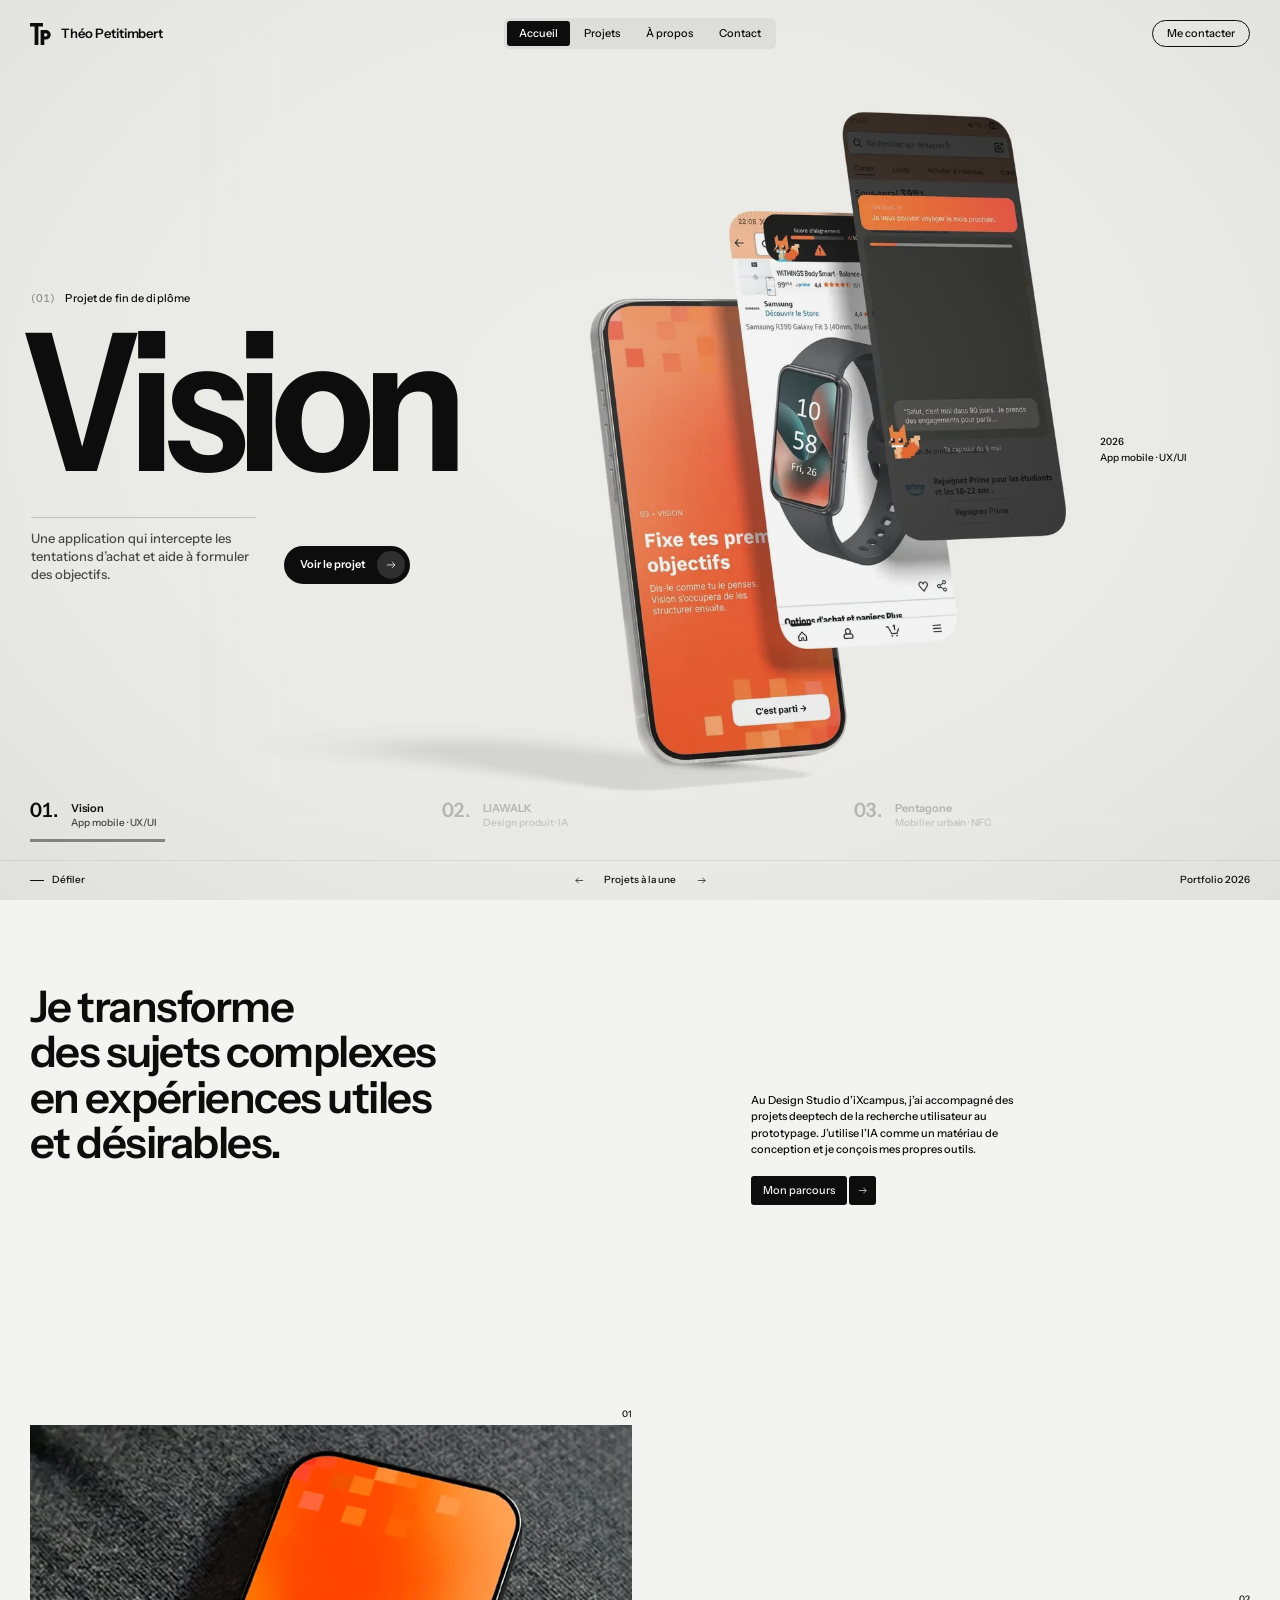
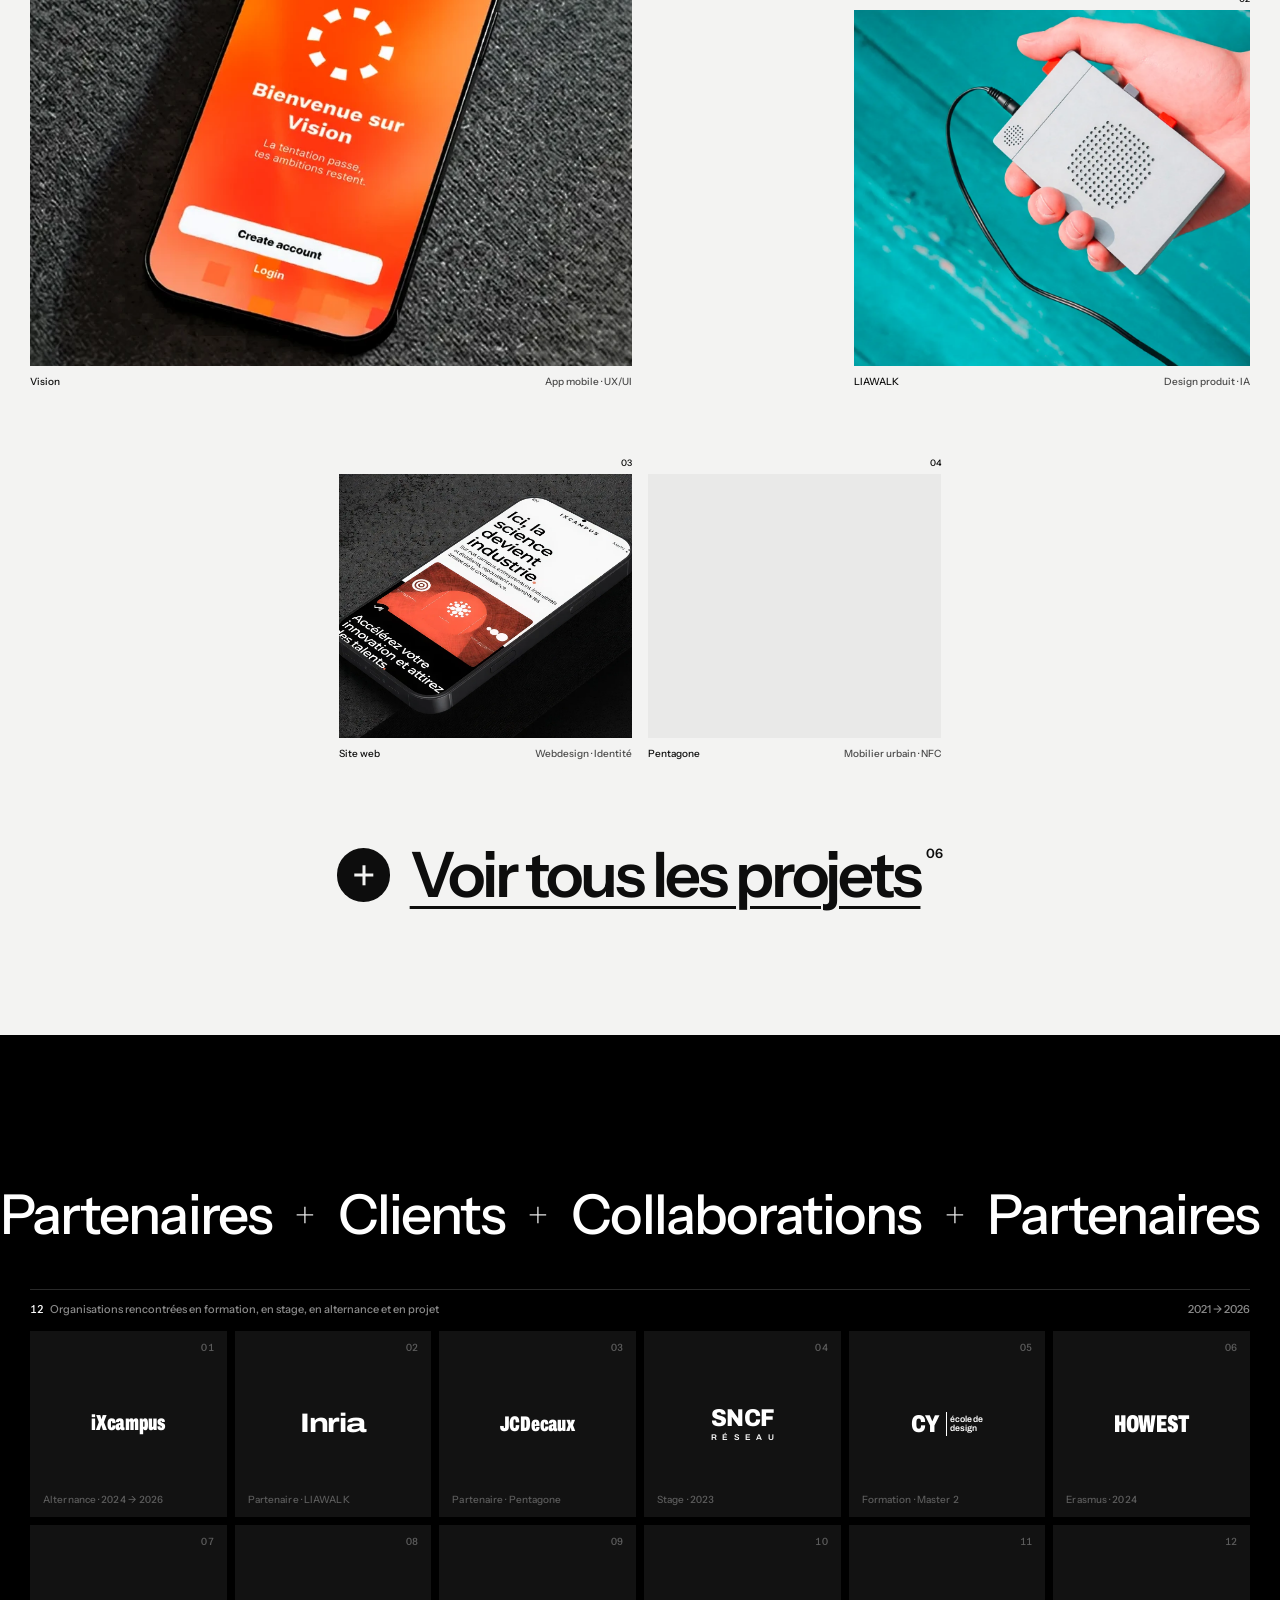
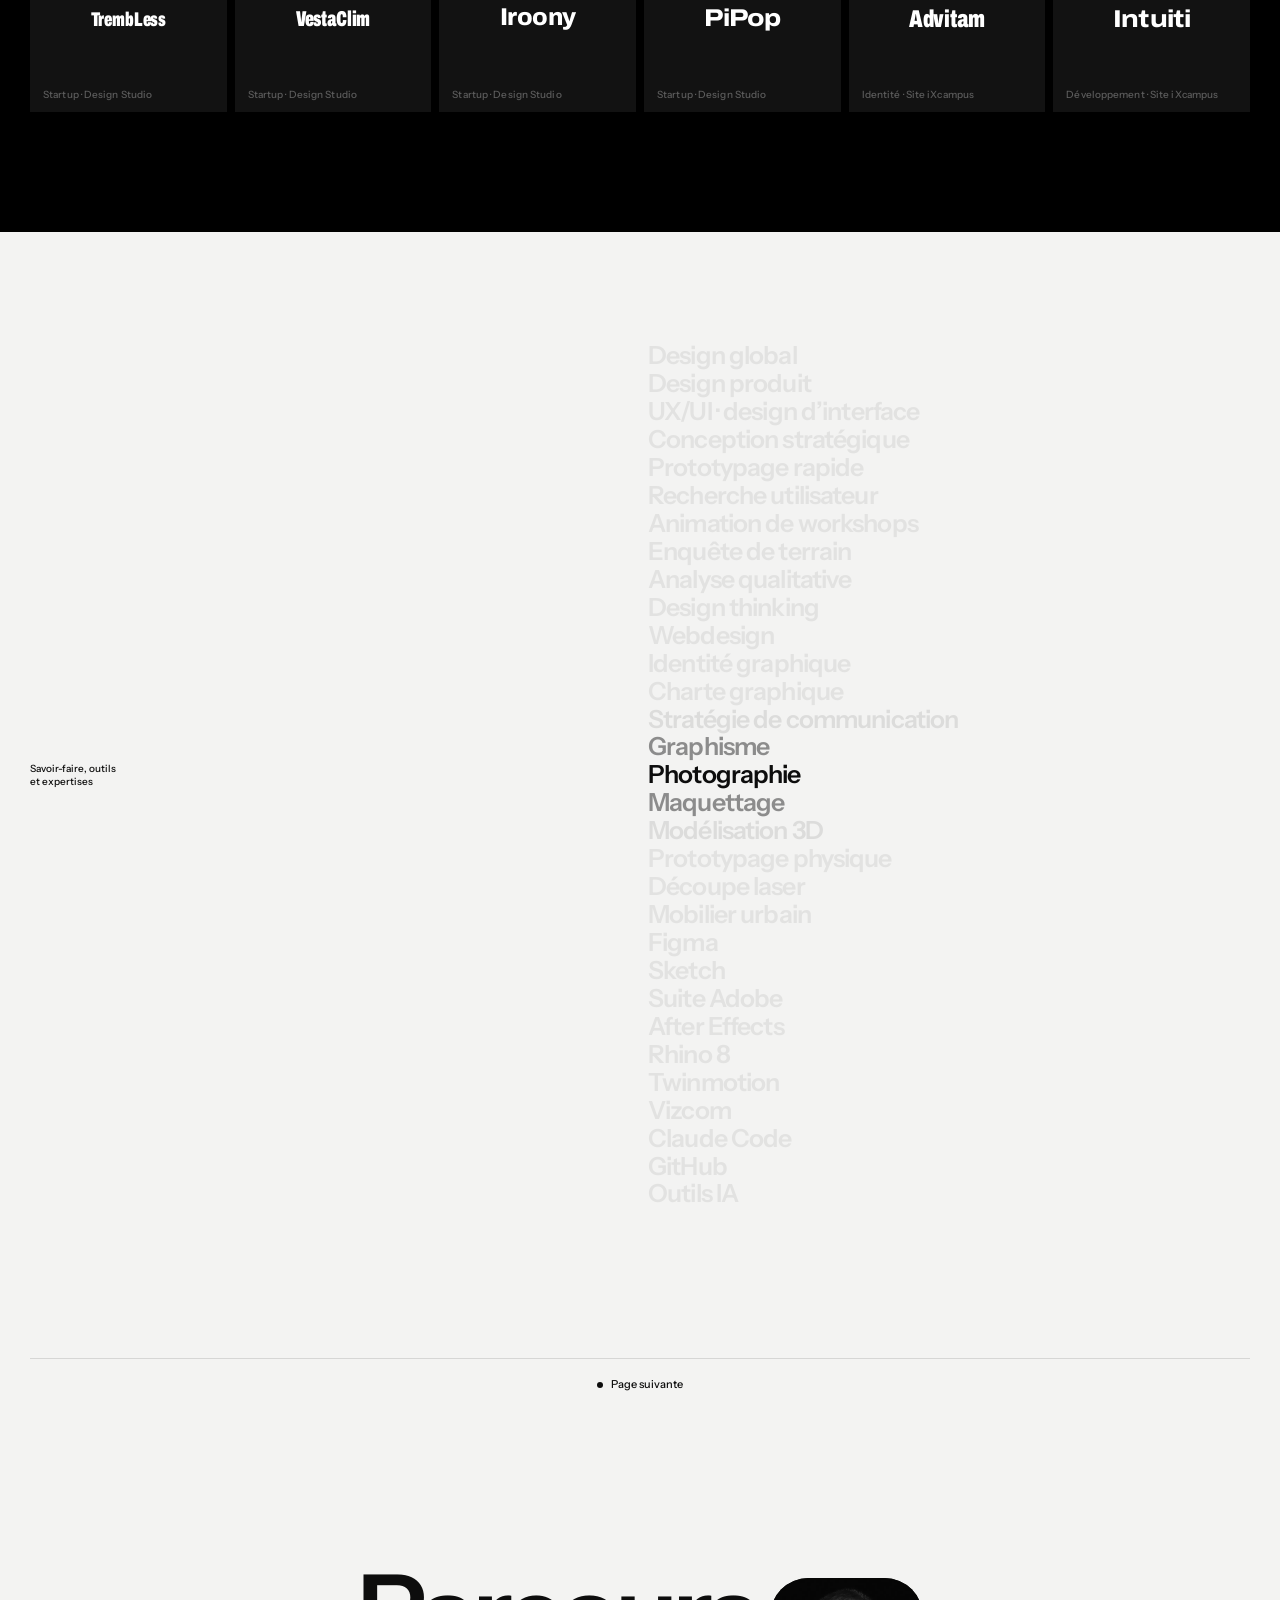
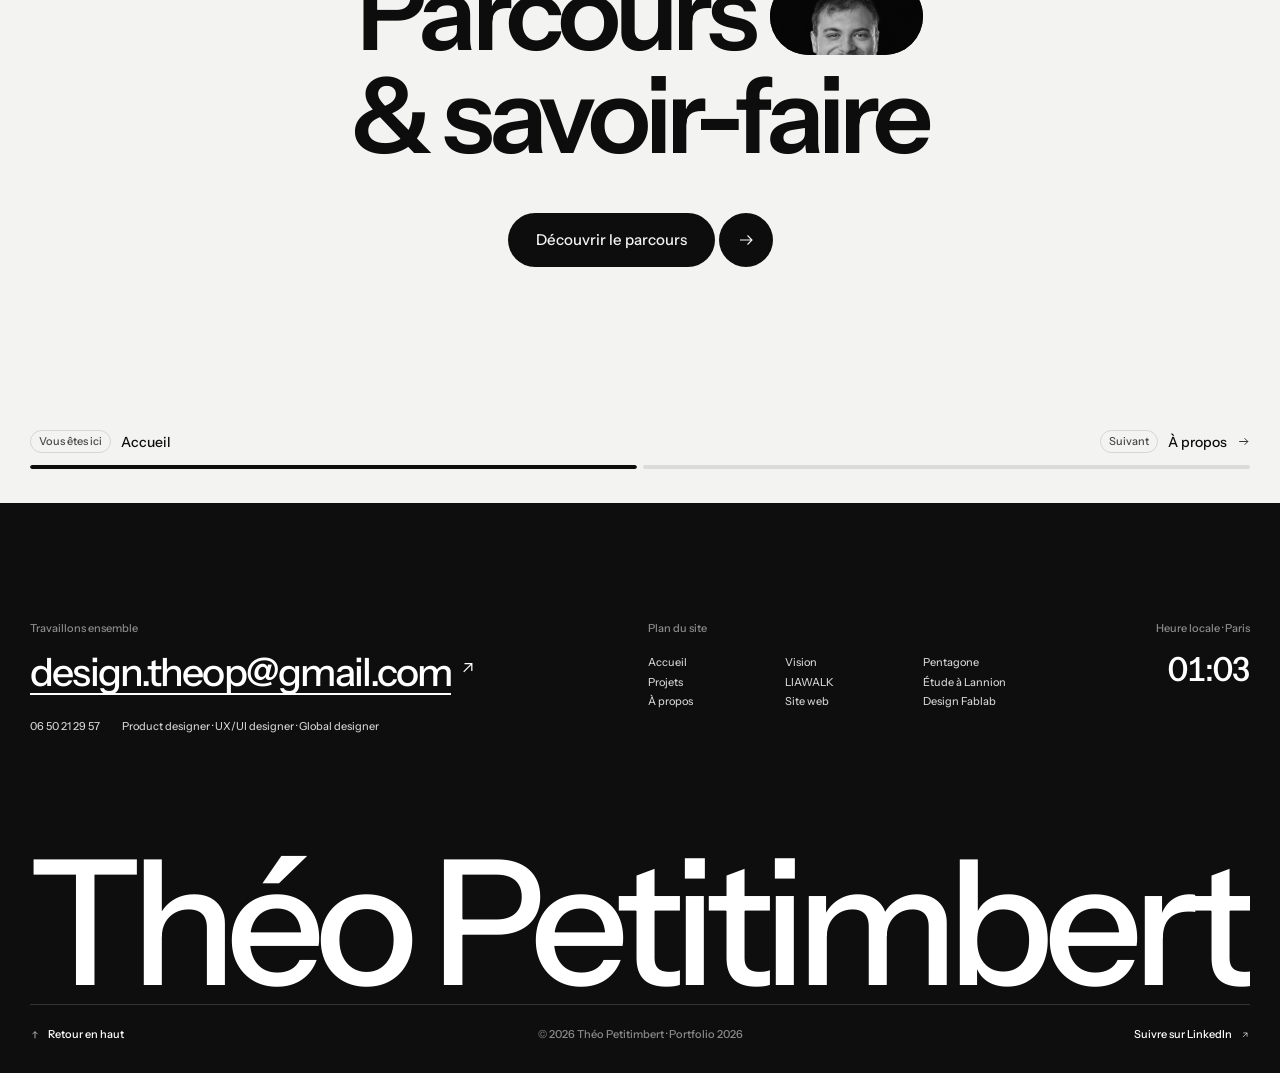
==== commit c7d533e1: "Régénération après fusion de work" ====
--- a/index.html
+++ b/index.html
@@ -15,13 +15,13 @@
 <link href="https://fonts.googleapis.com/css2?family=Instrument+Sans:ital,wdth,wght@0,75..100,400..700;1,75..100,400..700&display=swap" rel="stylesheet">
 <link rel="stylesheet" href="assets/css/base.css?v=54239757">
 <link rel="stylesheet" href="assets/css/nav.css?v=d0eab731">
-<link rel="stylesheet" href="assets/css/hero.css?v=57d8aa1d">
+<link rel="stylesheet" href="assets/css/hero.css?v=b2aa0065">
 <link rel="stylesheet" href="assets/css/intro.css?v=3aec4c8a">
 <link rel="stylesheet" href="assets/css/work.css?v=7ae00192">
-<link rel="stylesheet" href="assets/css/clients.css?v=2abe2b6b">
+<link rel="stylesheet" href="assets/css/clients.css?v=d8060b8c">
 <link rel="stylesheet" href="assets/css/services.css?v=ae64671d">
-<link rel="stylesheet" href="assets/css/next.css?v=b3998634">
-<link rel="stylesheet" href="assets/css/footer.css?v=900d0d2b">
+<link rel="stylesheet" href="assets/css/next.css?v=4e9791df">
+<link rel="stylesheet" href="assets/css/footer.css?v=91d501e0">
 <script>document.documentElement.classList.add('js')</script>
 </head>
 <body class="page-home" id="top">
@@ -36,26 +36,47 @@
   </header>
     <h1 class="sr-only">Théo Petitimbert · Product designer, UX/UI designer, Global designer</h1>
     <div class="hero-slides">
-      <article class="hero-slide hero-slide--fit is-active" aria-roledescription="diapositive" aria-label="1 sur 3" style="--pos:50% 50%;--zoom:1;--origin:50% 50%;--h:84%;--fx:52%;--fy:50%;--b:0.9;--slide-bg:rgb(220,220,218)">
-        <div class="hero-media"><img src="assets/img/vision-screens.webp" alt="Trois écrans de l’application Vision" width="1800" height="1200" fetchpriority="high" decoding="async"></div>
-        <h2 class="hero-title"><a href="projets/vision.html"><span>Vision</span></a></h2>
-        <p class="hero-caption">Projet de fin de diplôme · 2026<br>App mobile · UX/UI</p>
-      </article>
-      <article class="hero-slide" aria-roledescription="diapositive" aria-label="2 sur 3" style="--pos:50% 62%;--zoom:1.16;--origin:62% 64%">
+      <article class="hero-slide hero-slide--fit is-active" aria-roledescription="diapositive" aria-label="1 sur 3" style="--pos:50% 50%;--zoom:1;--origin:50% 50%;--k:15;--h:90%;--fx:51%;--fy:52%;--cx:64%;--b:0.95;--slide-bg:rgb(233,233,230)">
+        <div class="hero-media"><img src="assets/img/hero-vision-screens.webp" alt="Trois écrans de l’application Vision" width="1800" height="1200" fetchpriority="high" decoding="async"></div>
+        <div class="hero-copy">
+          <p class="hero-kicker"><span>(01)</span>Projet de fin de diplôme</p>
+          <h2 class="hero-title"><a href="projets/vision.html"><span>Vision</span></a></h2>
+          <div class="hero-sub">
+            <p>Une application qui intercepte les tentations d’achat et aide à formuler des objectifs.</p>
+            <a class="hero-cta" href="projets/vision.html" tabindex="-1" aria-hidden="true"><span>Voir le projet</span><i><svg class="arrow" viewBox="0 0 24 24" aria-hidden="true"><path d="M4 12h16M14 6l6 6-6 6" fill="none" stroke="currentColor" stroke-width="1.5"/></svg></i></a>
+          </div>
+        </div>
+        <p class="hero-caption"><span>2026</span>App mobile · UX/UI</p>
+      </article>
+      <article class="hero-slide" aria-roledescription="diapositive" aria-label="2 sur 3" style="--pos:50% 62%;--zoom:1.16;--origin:62% 64%;--k:10.4">
         <div class="hero-media"><img src="assets/img/liawalk-float.webp" alt="Rendu 3D du dispositif mobile LIAWALK" width="1800" height="1012" loading="lazy" decoding="async"></div>
-        <h2 class="hero-title"><a href="projets/liawalk.html"><span>LIAWALK</span></a></h2>
-        <p class="hero-caption">Inria · 2025<br>Design produit · IA</p>
-      </article>
-      <article class="hero-slide hero-slide--fit" aria-roledescription="diapositive" aria-label="3 sur 3" style="--pos:50% 50%;--zoom:1;--origin:50% 50%;--h:86%;--fx:73%;--fy:35%;--b:0.9;--slide-bg:rgb(216,216,216)">
+        <div class="hero-copy">
+          <p class="hero-kicker"><span>(02)</span>Inria</p>
+          <h2 class="hero-title"><a href="projets/liawalk.html"><span>LIAWALK</span></a></h2>
+          <div class="hero-sub">
+            <p>Des doubles numériques nés du vécu professionnel des travailleurs sociaux.</p>
+            <a class="hero-cta" href="projets/liawalk.html" tabindex="-1" aria-hidden="true"><span>Voir le projet</span><i><svg class="arrow" viewBox="0 0 24 24" aria-hidden="true"><path d="M4 12h16M14 6l6 6-6 6" fill="none" stroke="currentColor" stroke-width="1.5"/></svg></i></a>
+          </div>
+        </div>
+        <p class="hero-caption"><span>2025</span>Design produit · IA</p>
+      </article>
+      <article class="hero-slide hero-slide--fit" aria-roledescription="diapositive" aria-label="3 sur 3" style="--pos:50% 50%;--zoom:1;--origin:50% 50%;--k:9.6;--h:80%;--fx:73%;--fy:35%;--cx:64%;--b:0.95;--slide-bg:rgb(228,228,228)">
         <div class="hero-media"><img src="assets/img/pentagone-cover.webp" alt="Module pentagonal en liège, vue de dessus" width="1800" height="1012" loading="lazy" decoding="async"></div>
-        <h2 class="hero-title"><a href="projets/pentagone.html"><span>Pentagone</span></a></h2>
-        <p class="hero-caption">JCDecaux · 2024<br>Mobilier urbain · NFC</p>
+        <div class="hero-copy">
+          <p class="hero-kicker"><span>(03)</span>JCDecaux</p>
+          <h2 class="hero-title"><a href="projets/pentagone.html"><span>Pentagone</span></a></h2>
+          <div class="hero-sub">
+            <p>Un banc augmenté en mobilier urbain, point d’entrée vers l’engagement citoyen local.</p>
+            <a class="hero-cta" href="projets/pentagone.html" tabindex="-1" aria-hidden="true"><span>Voir le projet</span><i><svg class="arrow" viewBox="0 0 24 24" aria-hidden="true"><path d="M4 12h16M14 6l6 6-6 6" fill="none" stroke="currentColor" stroke-width="1.5"/></svg></i></a>
+          </div>
+        </div>
+        <p class="hero-caption"><span>2024</span>Mobilier urbain · NFC</p>
       </article>
     </div>
     <div class="hero-index">
-      <button type="button" class="hero-num is-active" data-go="0" aria-label="Afficher Vision"><span>01.</span><i class="track" aria-hidden="true"><i class="fill"></i></i></button>
-      <button type="button" class="hero-num" data-go="1" aria-label="Afficher LIAWALK"><span>02.</span><i class="track" aria-hidden="true"><i class="fill"></i></i></button>
-      <button type="button" class="hero-num" data-go="2" aria-label="Afficher Pentagone"><span>03.</span><i class="track" aria-hidden="true"><i class="fill"></i></i></button>
+      <button type="button" class="hero-num is-active" data-go="0" aria-label="Afficher Vision"><span class="hero-num-n">01.</span><span class="hero-num-t" aria-hidden="true">Vision<small>App mobile · UX/UI</small></span><i class="track" aria-hidden="true"><i class="fill"></i></i></button>
+      <button type="button" class="hero-num" data-go="1" aria-label="Afficher LIAWALK"><span class="hero-num-n">02.</span><span class="hero-num-t" aria-hidden="true">LIAWALK<small>Design produit · IA</small></span><i class="track" aria-hidden="true"><i class="fill"></i></i></button>
+      <button type="button" class="hero-num" data-go="2" aria-label="Afficher Pentagone"><span class="hero-num-n">03.</span><span class="hero-num-t" aria-hidden="true">Pentagone<small>Mobilier urbain · NFC</small></span><i class="track" aria-hidden="true"><i class="fill"></i></i></button>
     </div>
     <div class="hero-bar">
       <a class="hero-scroll" href="#intro"><i aria-hidden="true"></i>Défiler</a>
@@ -132,19 +153,71 @@
   <section class="clients" data-chunk="clients" data-tone="dark" aria-labelledby="clients-title">
     <h2 id="clients-title" class="sr-only">Partenaires, clients et collaborations</h2>
     <div class="marquee" aria-hidden="true"><div class="marquee-track"><span>Partenaires</span><svg class="marquee-plus" viewBox="0 0 24 24" aria-hidden="true"><path d="M12 2v20M2 12h20" fill="none" stroke="currentColor" stroke-width="1.6"/></svg><span>Clients</span><svg class="marquee-plus" viewBox="0 0 24 24" aria-hidden="true"><path d="M12 2v20M2 12h20" fill="none" stroke="currentColor" stroke-width="1.6"/></svg><span>Collaborations</span><svg class="marquee-plus" viewBox="0 0 24 24" aria-hidden="true"><path d="M12 2v20M2 12h20" fill="none" stroke="currentColor" stroke-width="1.6"/></svg><span>Partenaires</span><svg class="marquee-plus" viewBox="0 0 24 24" aria-hidden="true"><path d="M12 2v20M2 12h20" fill="none" stroke="currentColor" stroke-width="1.6"/></svg><span>Clients</span><svg class="marquee-plus" viewBox="0 0 24 24" aria-hidden="true"><path d="M12 2v20M2 12h20" fill="none" stroke="currentColor" stroke-width="1.6"/></svg><span>Collaborations</span><svg class="marquee-plus" viewBox="0 0 24 24" aria-hidden="true"><path d="M12 2v20M2 12h20" fill="none" stroke="currentColor" stroke-width="1.6"/></svg></div><div class="marquee-track"><span>Partenaires</span><svg class="marquee-plus" viewBox="0 0 24 24" aria-hidden="true"><path d="M12 2v20M2 12h20" fill="none" stroke="currentColor" stroke-width="1.6"/></svg><span>Clients</span><svg class="marquee-plus" viewBox="0 0 24 24" aria-hidden="true"><path d="M12 2v20M2 12h20" fill="none" stroke="currentColor" stroke-width="1.6"/></svg><span>Collaborations</span><svg class="marquee-plus" viewBox="0 0 24 24" aria-hidden="true"><path d="M12 2v20M2 12h20" fill="none" stroke="currentColor" stroke-width="1.6"/></svg><span>Partenaires</span><svg class="marquee-plus" viewBox="0 0 24 24" aria-hidden="true"><path d="M12 2v20M2 12h20" fill="none" stroke="currentColor" stroke-width="1.6"/></svg><span>Clients</span><svg class="marquee-plus" viewBox="0 0 24 24" aria-hidden="true"><path d="M12 2v20M2 12h20" fill="none" stroke="currentColor" stroke-width="1.6"/></svg><span>Collaborations</span><svg class="marquee-plus" viewBox="0 0 24 24" aria-hidden="true"><path d="M12 2v20M2 12h20" fill="none" stroke="currentColor" stroke-width="1.6"/></svg></div></div>
-    <ul class="logos">
-      <li class="logo"><span class="logo-tag">Alternance · 2024 → 2026</span><span class="logo-name logo-name--a">iXcampus</span></li>
-      <li class="logo"><span class="logo-tag">Partenaire · LIAWALK</span><span class="logo-name logo-name--c">Inria</span></li>
-      <li class="logo"><span class="logo-tag">Partenaire · Pentagone</span><span class="logo-name logo-name--b">JCDecaux</span></li>
-      <li class="logo"><span class="logo-tag">Stage · 2023</span><span class="logo-name logo-name--d">SNCF Réseau</span></li>
-      <li class="logo"><span class="logo-tag">Formation · Master 2</span><span class="logo-name logo-name--e">CY école de design</span></li>
-      <li class="logo"><span class="logo-tag">Erasmus · 2024</span><span class="logo-name logo-name--c">HOWEST</span></li>
-      <li class="logo"><span class="logo-tag">Startup · Design Studio</span><span class="logo-name logo-name--a">TrembLess</span></li>
-      <li class="logo"><span class="logo-tag">Startup · Design Studio</span><span class="logo-name logo-name--d">VestaClim</span></li>
-      <li class="logo"><span class="logo-tag">Startup · Design Studio</span><span class="logo-name logo-name--e">Iroony</span></li>
-      <li class="logo"><span class="logo-tag">Startup · Design Studio</span><span class="logo-name logo-name--a">PiPop</span></li>
-      <li class="logo"><span class="logo-tag">Identité · Site iXcampus</span><span class="logo-name logo-name--b">Advitam</span></li>
-      <li class="logo"><span class="logo-tag">Développement · Site iXcampus</span><span class="logo-name logo-name--d">Intuiti</span></li>
+    <div class="clients-head">
+      <p><span class="clients-count">12</span>Organisations rencontrées en formation, en stage, en alternance et en projet</p>
+      <p>2021 → 2026</p>
+    </div>
+    <ul class="logos" data-logos data-reveal>
+      <li class="logo" style="--i:0">
+        <span class="logo-n" aria-hidden="true">01</span>
+        <span class="mark"><span class="mark-main">iXcampus</span></span>
+        <span class="logo-tag">Alternance · 2024 → 2026</span>
+      </li>
+      <li class="logo" style="--i:1">
+        <span class="logo-n" aria-hidden="true">02</span>
+        <span class="mark"><span class="mark-main">Inria</span></span>
+        <span class="logo-tag">Partenaire · LIAWALK</span>
+      </li>
+      <li class="logo" style="--i:2">
+        <span class="logo-n" aria-hidden="true">03</span>
+        <span class="mark"><span class="mark-main">JCDecaux</span></span>
+        <span class="logo-tag">Partenaire · Pentagone</span>
+      </li>
+      <li class="logo" style="--i:3">
+        <span class="logo-n" aria-hidden="true">04</span>
+        <span class="mark mark--stack" aria-hidden="true"><span class="mark-main">SNCF</span><span class="mark-sub"><span>Réseau</span></span></span><span class="sr-only">SNCF Réseau</span>
+        <span class="logo-tag">Stage · 2023</span>
+      </li>
+      <li class="logo" style="--i:4">
+        <span class="logo-n" aria-hidden="true">05</span>
+        <span class="mark mark--side" aria-hidden="true"><span class="mark-main">CY</span><span class="mark-sub"><span>école de</span><span>design</span></span></span><span class="sr-only">CY école de design</span>
+        <span class="logo-tag">Formation · Master 2</span>
+      </li>
+      <li class="logo" style="--i:5">
+        <span class="logo-n" aria-hidden="true">06</span>
+        <span class="mark"><span class="mark-main">HOWEST</span></span>
+        <span class="logo-tag">Erasmus · 2024</span>
+      </li>
+      <li class="logo" style="--i:6">
+        <span class="logo-n" aria-hidden="true">07</span>
+        <span class="mark"><span class="mark-main">TrembLess</span></span>
+        <span class="logo-tag">Startup · Design Studio</span>
+      </li>
+      <li class="logo" style="--i:7">
+        <span class="logo-n" aria-hidden="true">08</span>
+        <span class="mark"><span class="mark-main">VestaClim</span></span>
+        <span class="logo-tag">Startup · Design Studio</span>
+      </li>
+      <li class="logo" style="--i:8">
+        <span class="logo-n" aria-hidden="true">09</span>
+        <span class="mark"><span class="mark-main">Iroony</span></span>
+        <span class="logo-tag">Startup · Design Studio</span>
+      </li>
+      <li class="logo" style="--i:9">
+        <span class="logo-n" aria-hidden="true">10</span>
+        <span class="mark"><span class="mark-main">PiPop</span></span>
+        <span class="logo-tag">Startup · Design Studio</span>
+      </li>
+      <li class="logo" style="--i:10">
+        <span class="logo-n" aria-hidden="true">11</span>
+        <span class="mark"><span class="mark-main">Advitam</span></span>
+        <span class="logo-tag">Identité · Site iXcampus</span>
+      </li>
+      <li class="logo" style="--i:11">
+        <span class="logo-n" aria-hidden="true">12</span>
+        <span class="mark"><span class="mark-main">Intuiti</span></span>
+        <span class="logo-tag">Développement · Site iXcampus</span>
+      </li>
     </ul>
   </section>
   <section class="services grid" data-chunk="services" aria-labelledby="services-title">
@@ -184,23 +257,23 @@
     </ul>
   </section>
   <section class="next" data-chunk="next" aria-label="Page suivante">
-    <p class="next-label">Page suivante</p>
-    <a class="next-link" href="a-propos.html" data-reveal>
-      <span class="next-title"><span class="line"><span>Parcours</span></span><span class="line"><span>&amp; savoir-faire</span></span></span>
-      <span class="next-sub">Découvrir le parcours <svg class="arrow" viewBox="0 0 24 24" aria-hidden="true"><path d="M4 12h16M14 6l6 6-6 6" fill="none" stroke="currentColor" stroke-width="1.5"/></svg></span>
+    <p class="next-label"><span>Page suivante</span></p>
+    <a class="next-link" href="a-propos.html">
+      <span class="next-title" data-reveal><span class="line"><span>Parcours<span class="next-pic" aria-hidden="true"><img src="assets/img/portrait.webp" alt="" width="891" height="1248" loading="lazy" decoding="async"></span></span></span><span class="line"><span>&amp; savoir-faire</span></span></span>
+      <span class="next-cta" data-reveal style="--d:.12s"><span class="next-cta-txt">Découvrir le parcours</span><span class="next-cta-ico"><svg class="arrow" viewBox="0 0 24 24" aria-hidden="true"><path d="M4 12h16M14 6l6 6-6 6" fill="none" stroke="currentColor" stroke-width="1.5"/></svg></span></span>
+      <span class="next-bar" aria-hidden="true">
+        <span class="next-seg next-seg--here"><span class="next-seg-lab"><b>Vous êtes ici</b>Accueil</span><i class="next-track"><i class="next-fill"></i></i></span>
+        <span class="next-seg next-seg--there"><span class="next-seg-lab"><b>Suivant</b>À propos <svg class="arrow" viewBox="0 0 24 24" aria-hidden="true"><path d="M4 12h16M14 6l6 6-6 6" fill="none" stroke="currentColor" stroke-width="1.5"/></svg></span><i class="next-track"><i class="next-fill"></i></i></span>
+      </span>
     </a>
   </section>
 </main>
 <footer class="footer" id="contact" data-chunk="footer" data-tone="dark">
-  <div class="footer-top">
-    <p class="footer-mark">Théo Petitimbert</p>
-    <p class="footer-time"><span class="tiny">Heure locale · Paris</span><strong data-clock>--:--</strong></p>
-  </div>
   <div class="footer-cols grid">
-    <div class="footer-col">
+    <div class="footer-col footer-col--cta">
       <h2 class="footer-h">Travaillons ensemble</h2>
-      <ul class="footer-list">
-        <li><a class="ulink" href="mailto:design.theop@gmail.com">design.theop@gmail.com</a></li>
+      <a class="footer-mail" href="mailto:design.theop@gmail.com"><span>design.theop@gmail.com</span><svg class="arrow" viewBox="0 0 24 24" aria-hidden="true"><path d="M7 17L17 7M8 7h9v9" fill="none" stroke="currentColor" stroke-width="1.5"/></svg></a>
+      <ul class="footer-list footer-list--row">
         <li><a href="tel:+33650212957">06 50 21 29 57</a></li>
         <li>Product designer · UX/UI designer · Global designer</li>
       </ul>
@@ -213,7 +286,9 @@
         <ul class="footer-list"><li><a href="projets/pentagone.html">Pentagone</a></li><li><a href="projets/lannion.html">Étude à Lannion</a></li><li><a href="projets/design-fablab.html">Design Fablab</a></li></ul>
       </div>
     </nav>
+    <p class="footer-col footer-time"><span class="footer-h">Heure locale · Paris</span><strong data-clock>--:--</strong></p>
   </div>
+  <p class="footer-mark" data-reveal><span class="fm-w"><span class="fm-t">Théo Petitimbert</span></span></p>
   <div class="footer-bar">
     <a href="#top"><svg class="arrow" viewBox="0 0 24 24" aria-hidden="true"><path d="M12 20V4M6 10l6-6 6 6" fill="none" stroke="currentColor" stroke-width="1.5"/></svg> Retour en haut</a>
     <span>© 2026 Théo Petitimbert · Portfolio 2026</span>
@@ -221,8 +296,9 @@
   </div>
 </footer>
 <script src="assets/js/base.js?v=b669b8e9" defer></script>
-<script src="assets/js/hero.js?v=4e3f278f" defer></script>
+<script src="assets/js/hero.js?v=f25573b2" defer></script>
 <script src="assets/js/work.js?v=39fef1d0" defer></script>
+<script src="assets/js/clients.js?v=1291756c" defer></script>
 <script src="assets/js/services.js?v=f040b18e" defer></script>
 </body>
 </html>
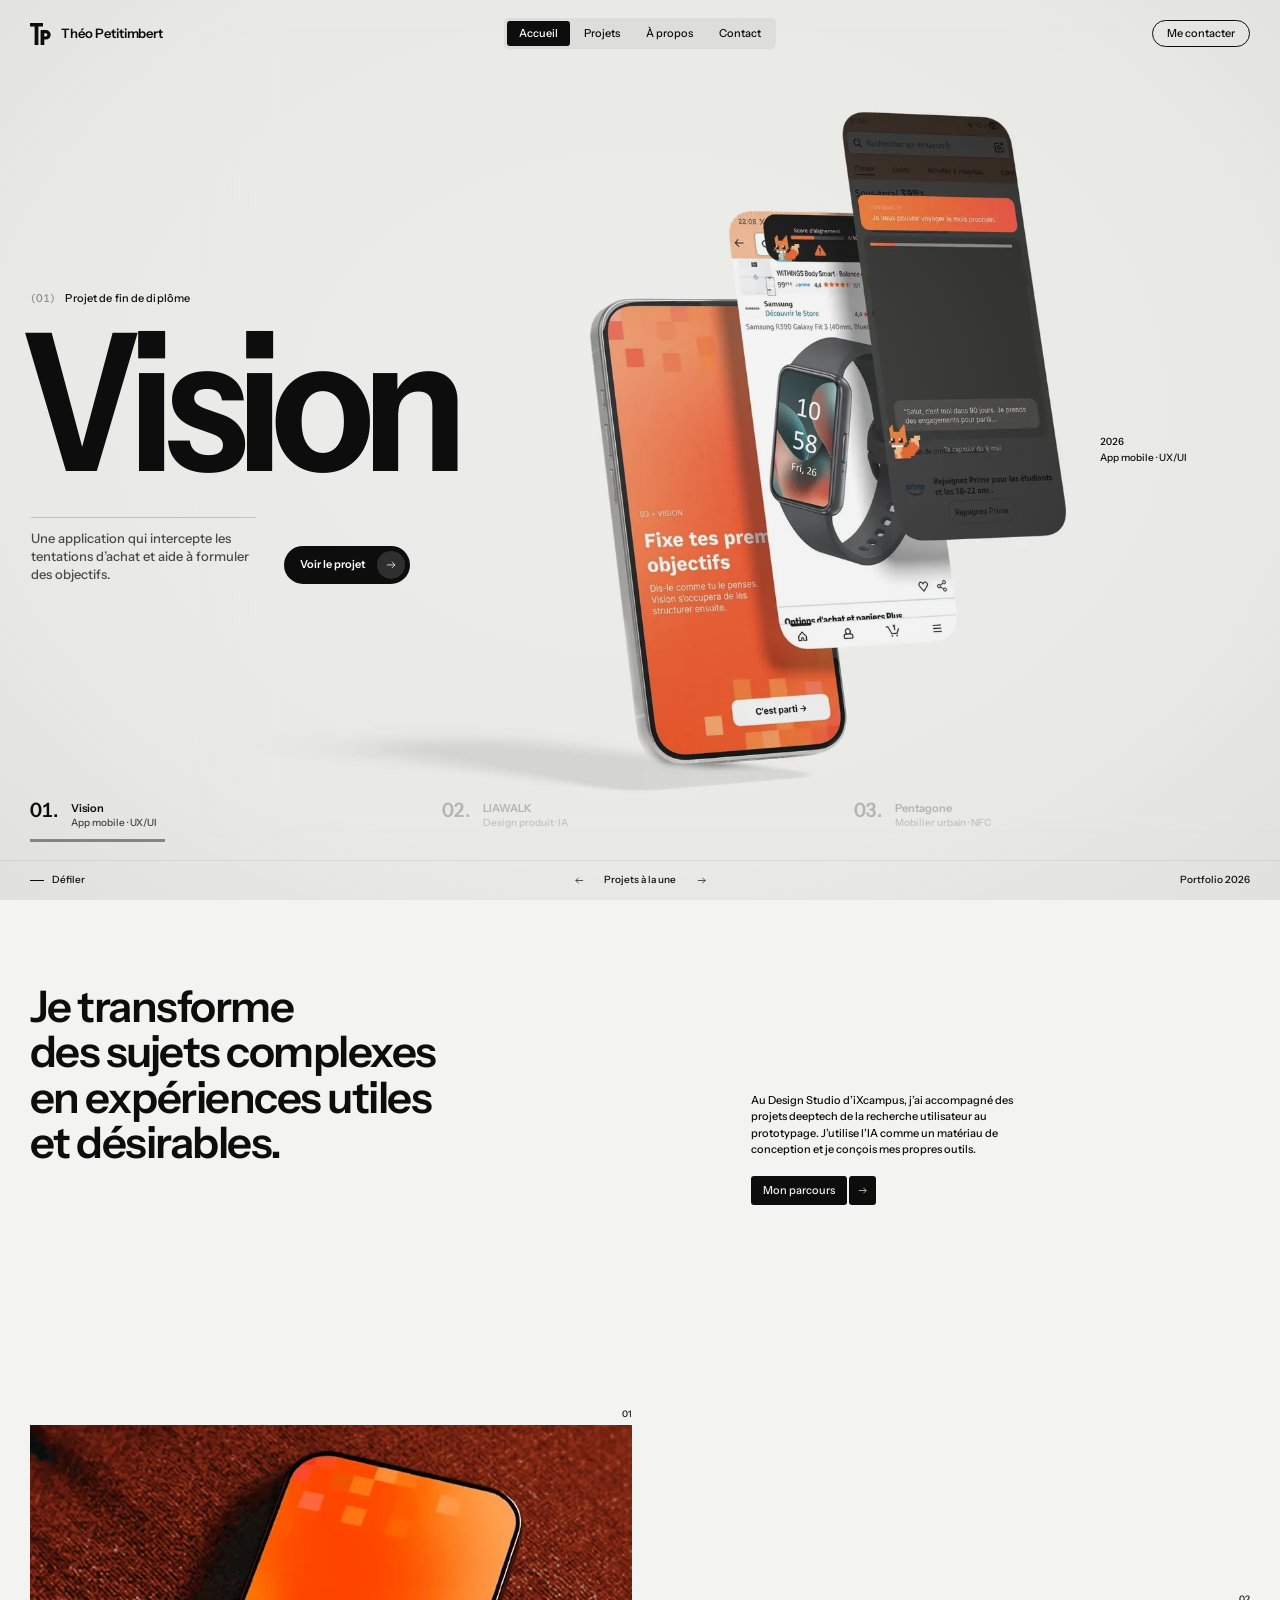
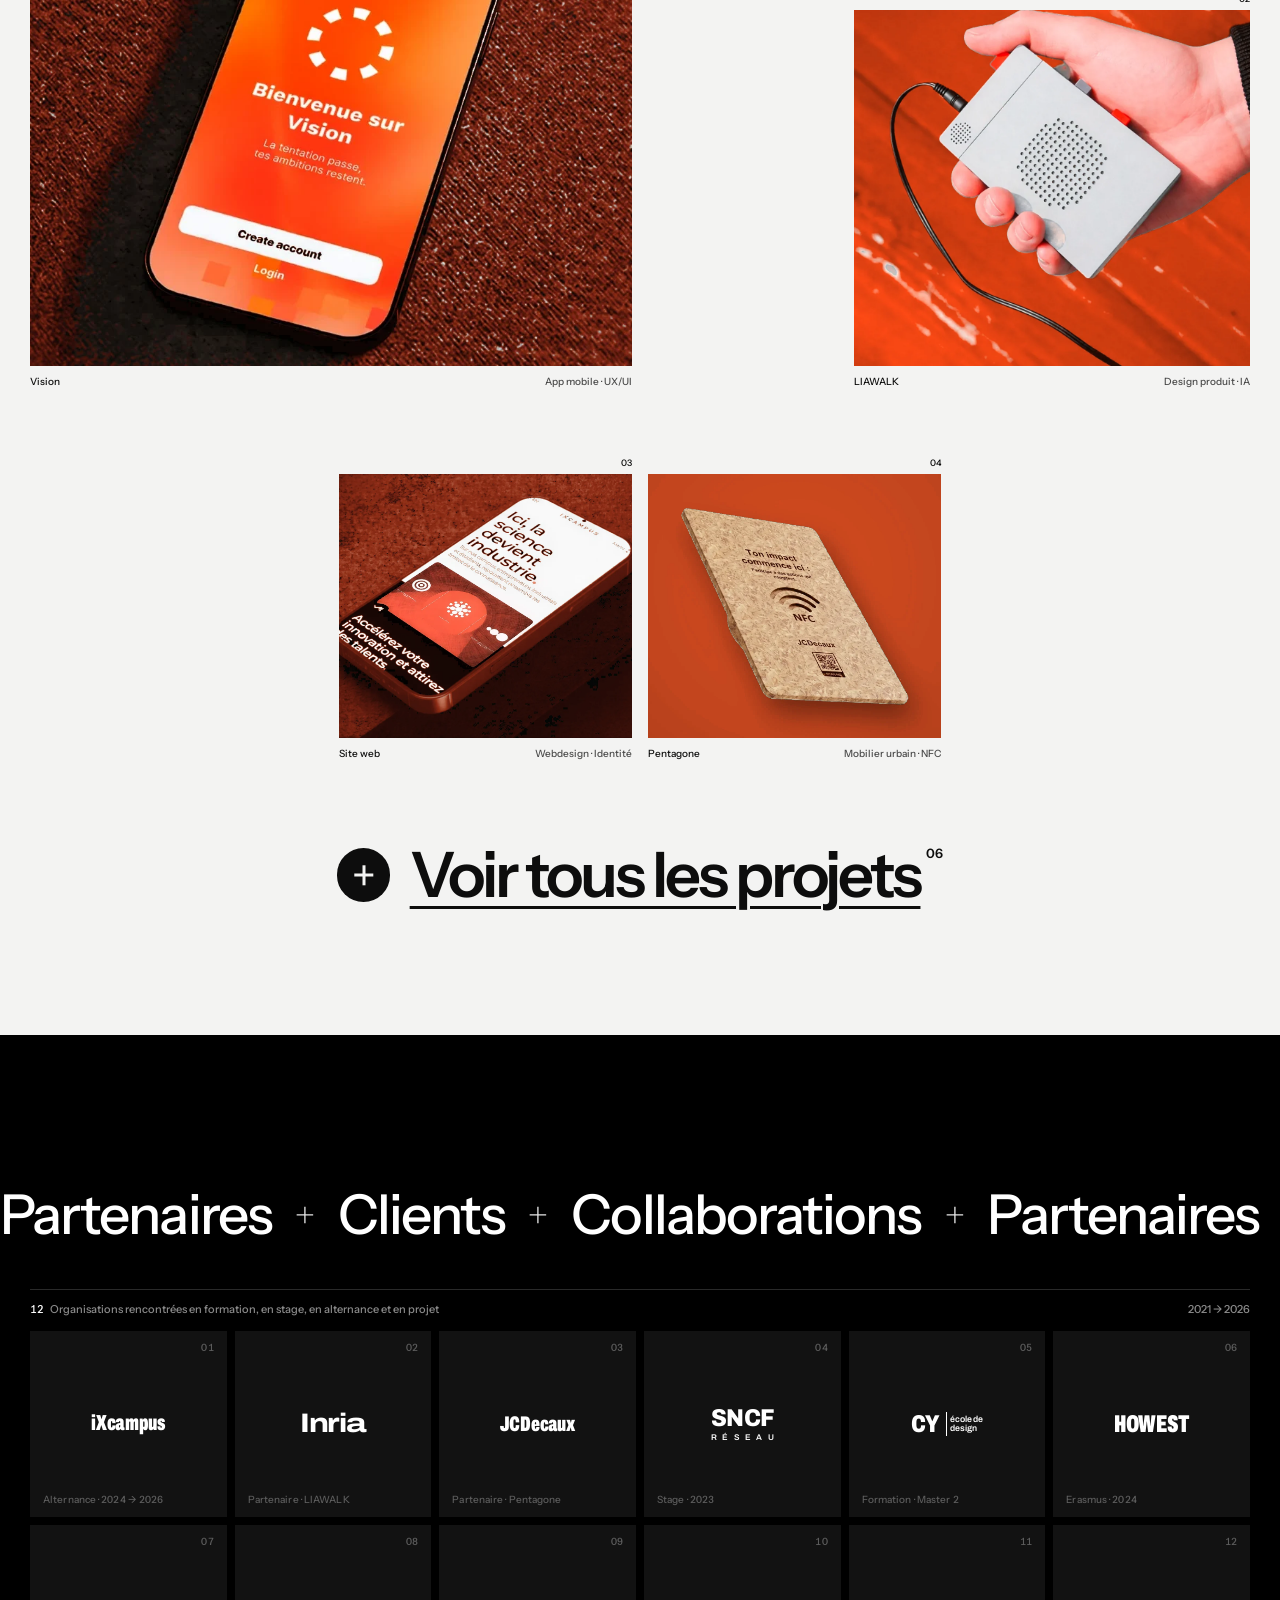
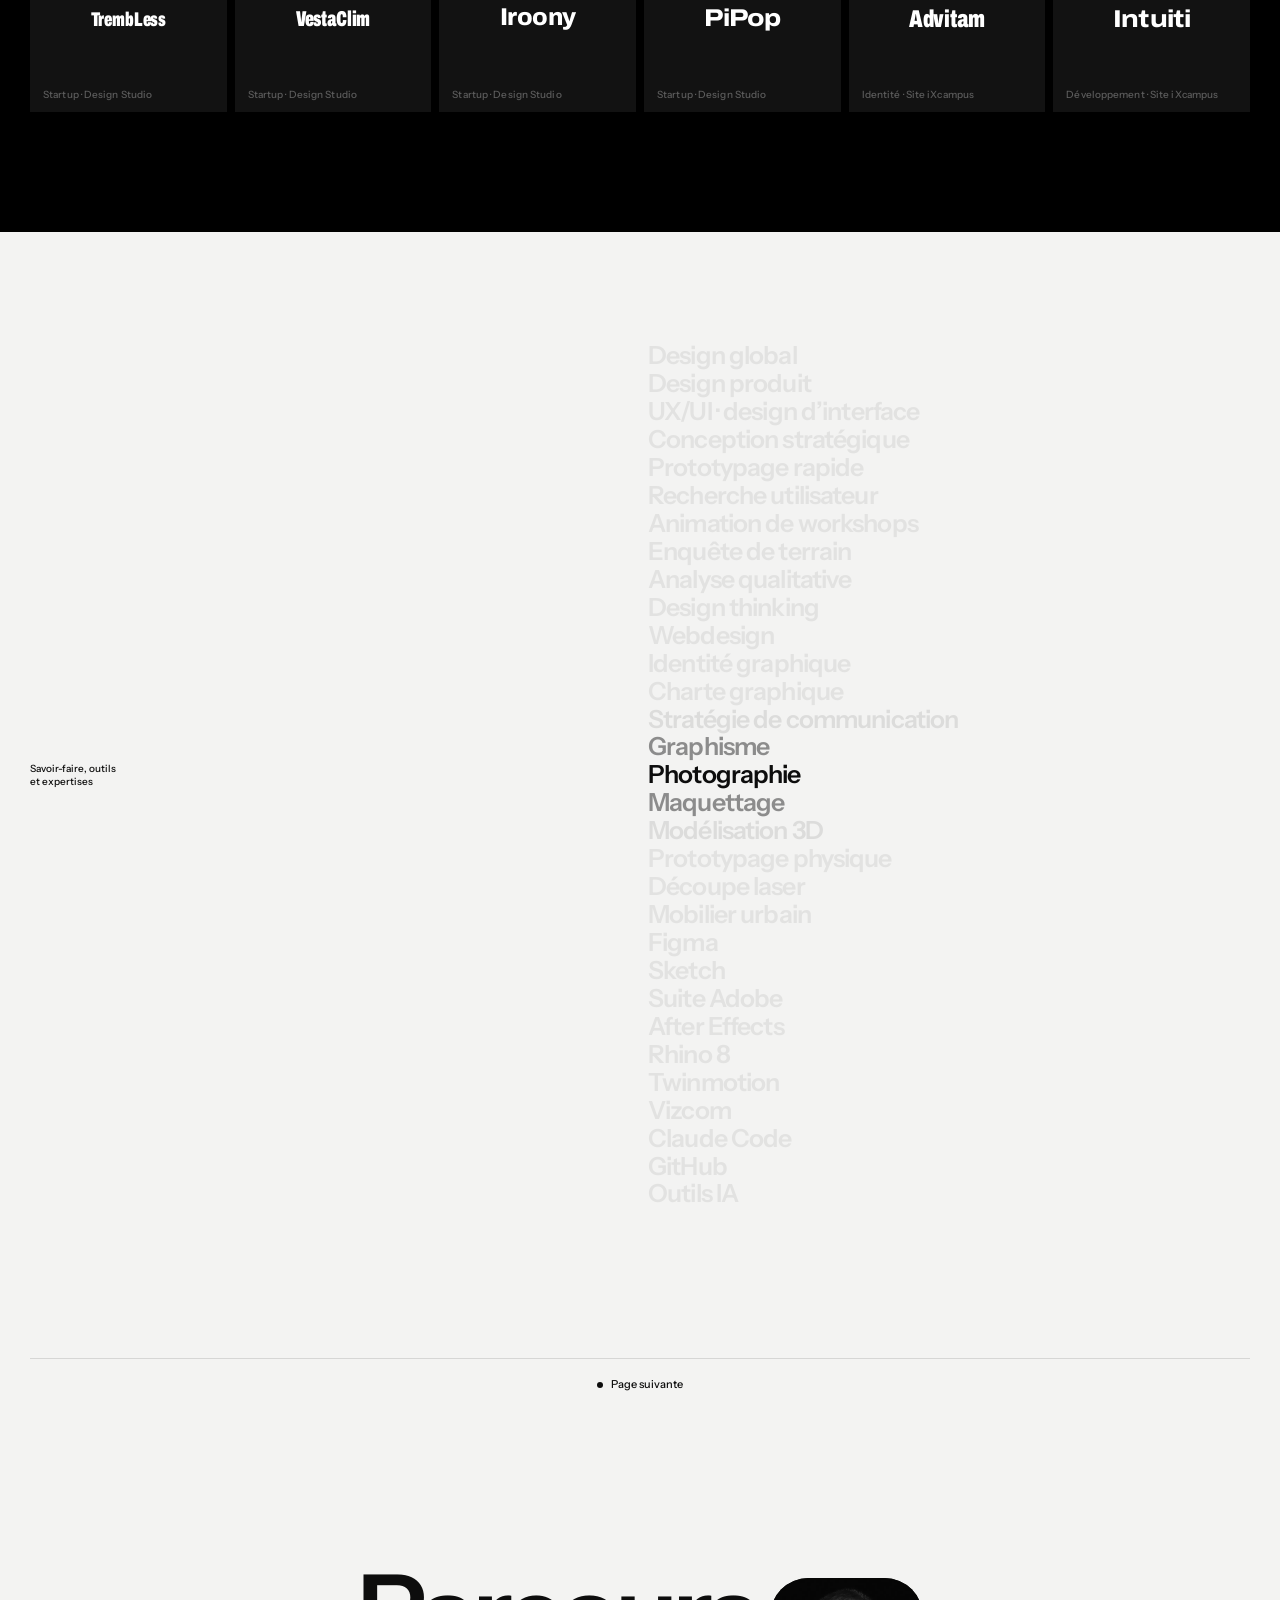
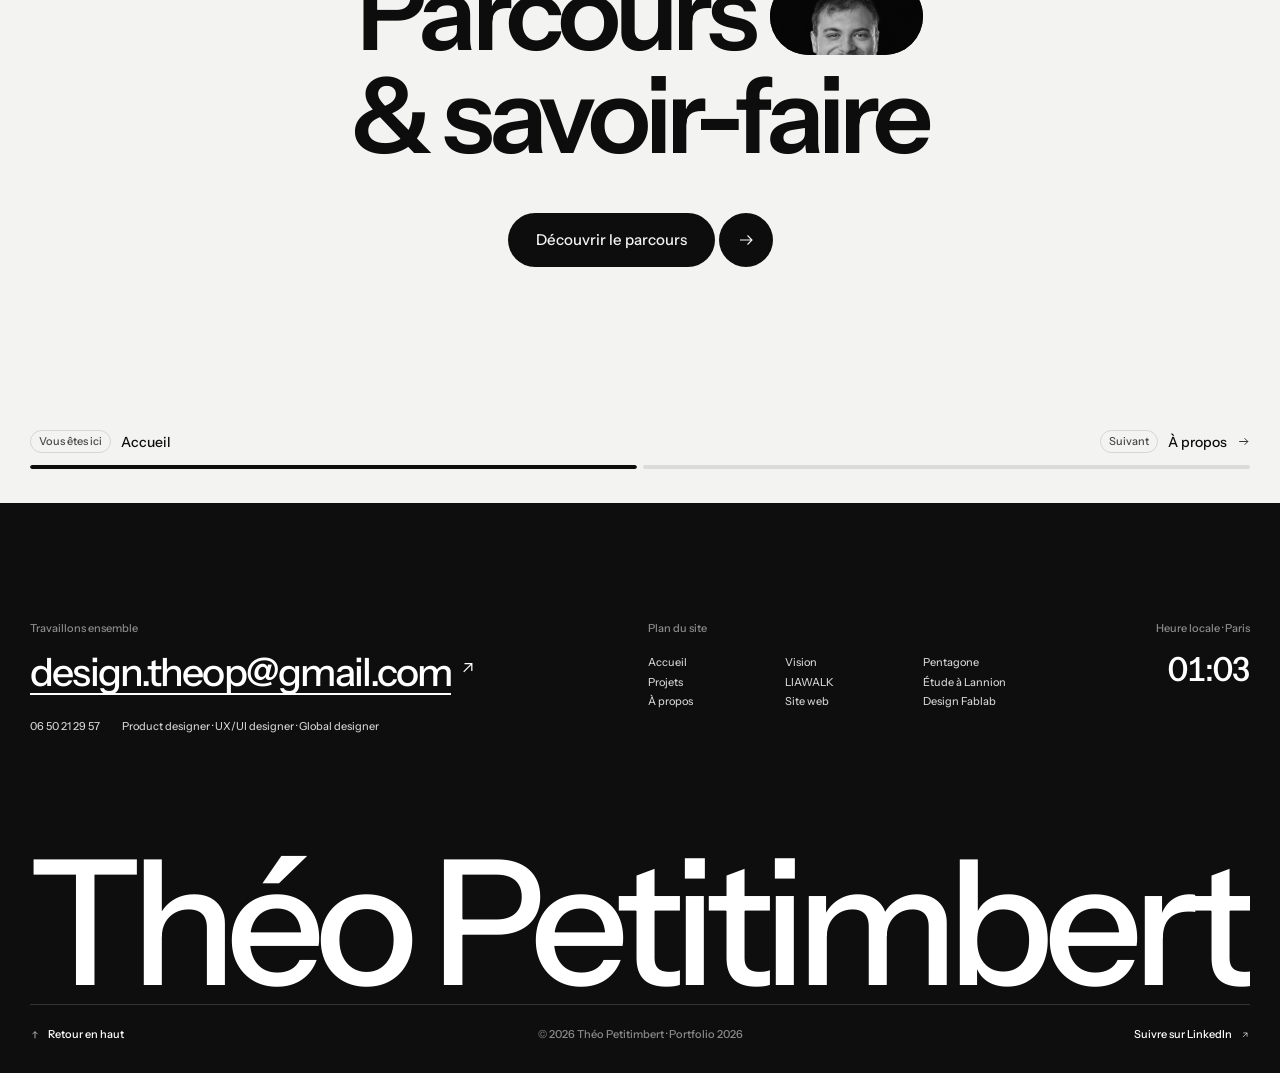
==== commit b91101f9: "work: direction artistique commune pour les vignettes — aplats terre cuite (sang-de-boeuf, vermillon" ====
--- a/index.html
+++ b/index.html
@@ -101,28 +101,28 @@
       <article class="card card--a" data-reveal>
         <a href="projets/vision.html">
           <span class="card-num" aria-hidden="true">01</span>
-          <span class="card-frame frame"><img src="assets/img/work-vision.webp" alt="" width="860" height="774" loading="lazy" decoding="async"></span>
+          <span class="card-frame frame"><img src="assets/img/work-g-vision.webp" alt="" width="860" height="774" loading="lazy" decoding="async"></span>
           <span class="card-meta"><span class="card-title">Vision</span><span class="card-cat">App mobile · UX/UI</span></span>
         </a>
       </article>
       <article class="card card--b" data-reveal>
         <a href="projets/liawalk.html">
           <span class="card-num" aria-hidden="true">02</span>
-          <span class="card-frame frame"><img src="assets/img/liawalk-cover.webp" alt="" width="1800" height="1012" loading="lazy" decoding="async"></span>
+          <span class="card-frame frame"><img src="assets/img/work-g-liawalk.webp" alt="" width="1080" height="972" loading="lazy" decoding="async"></span>
           <span class="card-meta"><span class="card-title">LIAWALK</span><span class="card-cat">Design produit · IA</span></span>
         </a>
       </article>
       <article class="card card--c" data-reveal>
         <a href="projets/site-ixcampus.html">
           <span class="card-num" aria-hidden="true">03</span>
-          <span class="card-frame frame"><img src="assets/img/ixcampus-mobile.webp" alt="" width="1800" height="1005" loading="lazy" decoding="async"></span>
+          <span class="card-frame frame"><img src="assets/img/work-g-ixcampus.webp" alt="" width="1800" height="1005" loading="lazy" decoding="async"></span>
           <span class="card-meta"><span class="card-title">Site web</span><span class="card-cat">Webdesign · Identité</span></span>
         </a>
       </article>
       <article class="card card--d" data-reveal>
         <a href="projets/pentagone.html">
           <span class="card-num" aria-hidden="true">04</span>
-          <span class="card-frame frame"><img src="assets/img/work-pentagone.webp" alt="" width="1074" height="966" loading="lazy" decoding="async"></span>
+          <span class="card-frame frame"><img src="assets/img/work-g-pentagone.webp" alt="" width="1074" height="966" loading="lazy" decoding="async"></span>
           <span class="card-meta"><span class="card-title">Pentagone</span><span class="card-cat">Mobilier urbain · NFC</span></span>
         </a>
       </article>
@@ -130,14 +130,14 @@
       <article class="card card--e" data-reveal>
         <a href="projets/lannion.html">
           <span class="card-num" aria-hidden="true">05</span>
-          <span class="card-frame frame"><img src="assets/img/lannion-book.webp" alt="" width="1800" height="1350" loading="lazy" decoding="async"></span>
+          <span class="card-frame frame"><img src="assets/img/work-g-lannion.webp" alt="" width="1800" height="1350" loading="lazy" decoding="async"></span>
           <span class="card-meta"><span class="card-title">Étude à Lannion</span><span class="card-cat">Recherche · Workshops</span></span>
         </a>
       </article>
       <article class="card card--f" data-reveal>
         <a href="projets/design-fablab.html">
           <span class="card-num" aria-hidden="true">06</span>
-          <span class="card-frame frame"><img src="assets/img/fablab-cover.webp" alt="" width="1407" height="1473" loading="lazy" decoding="async"></span>
+          <span class="card-frame frame"><img src="assets/img/work-g-fablab.webp" alt="" width="1407" height="1473" loading="lazy" decoding="async"></span>
           <span class="card-meta"><span class="card-title">Design Fablab</span><span class="card-cat">Outil · IA · UX</span></span>
         </a>
       </article>
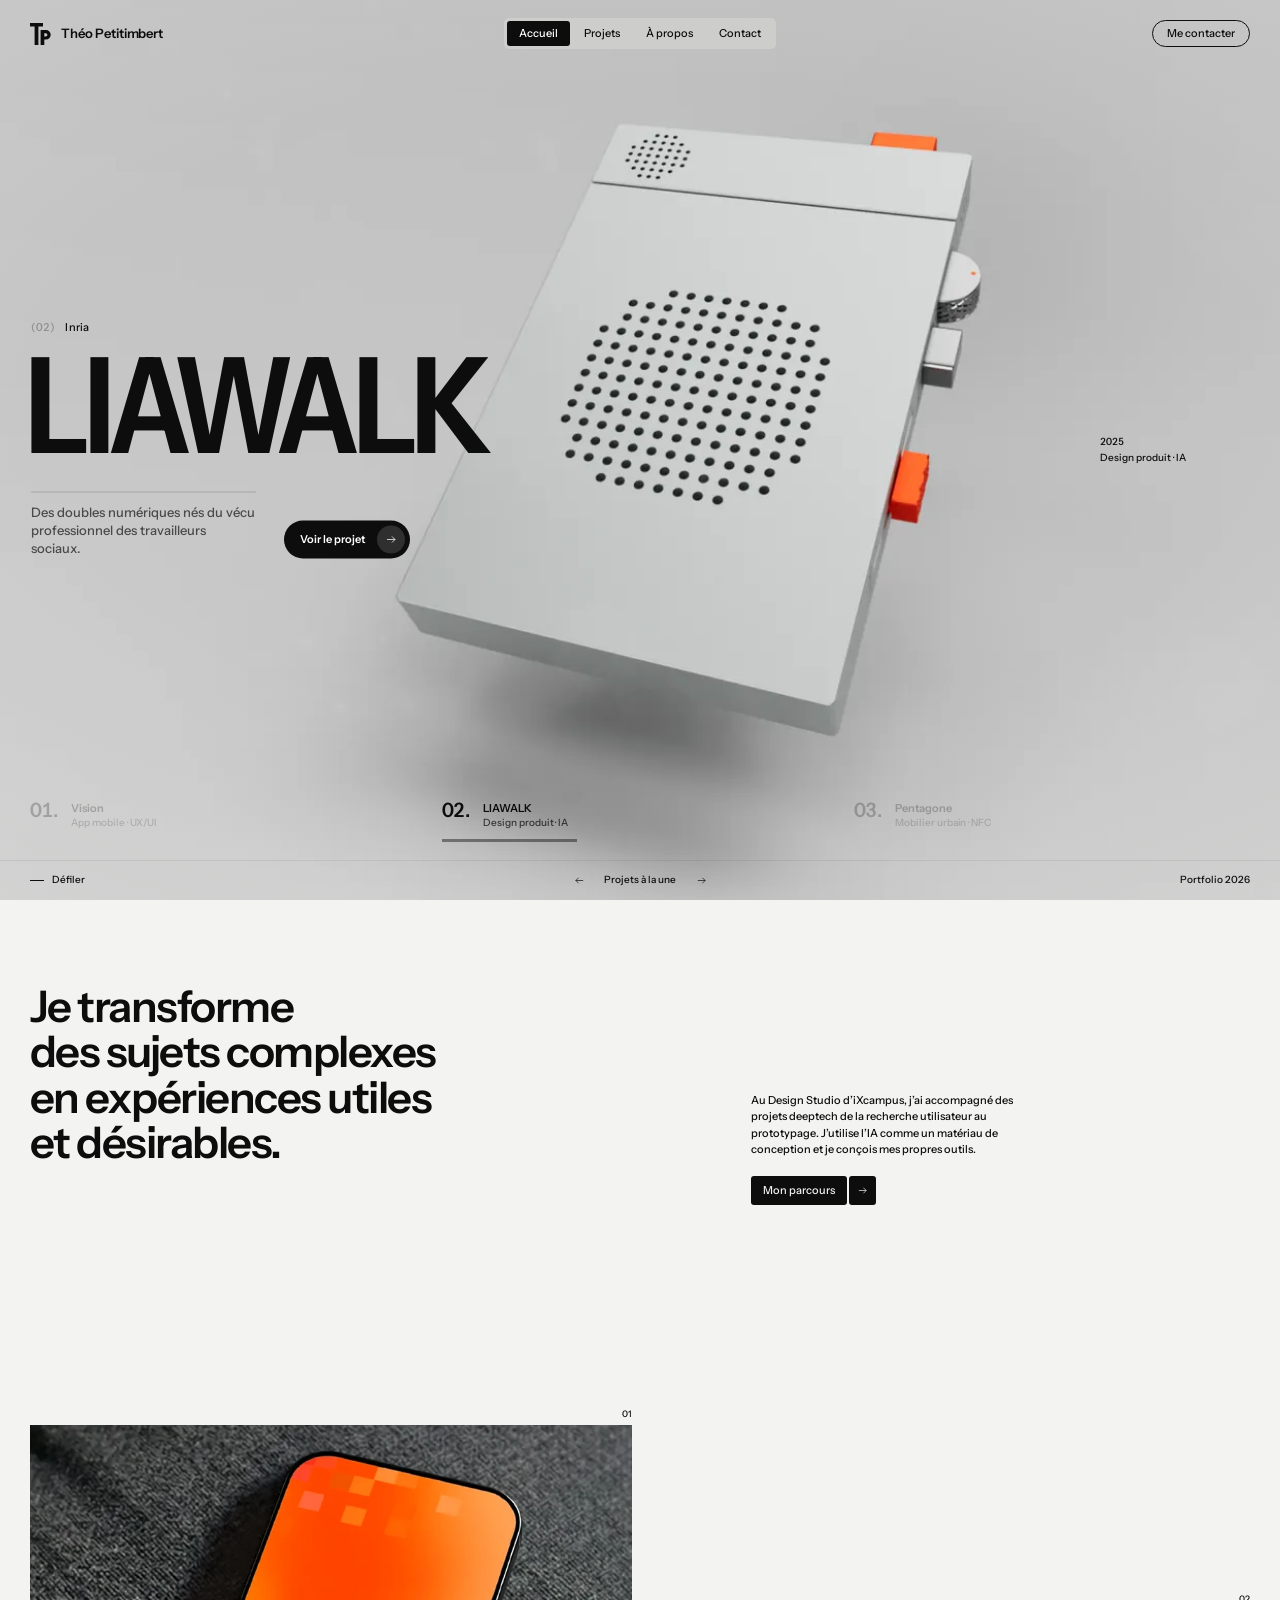
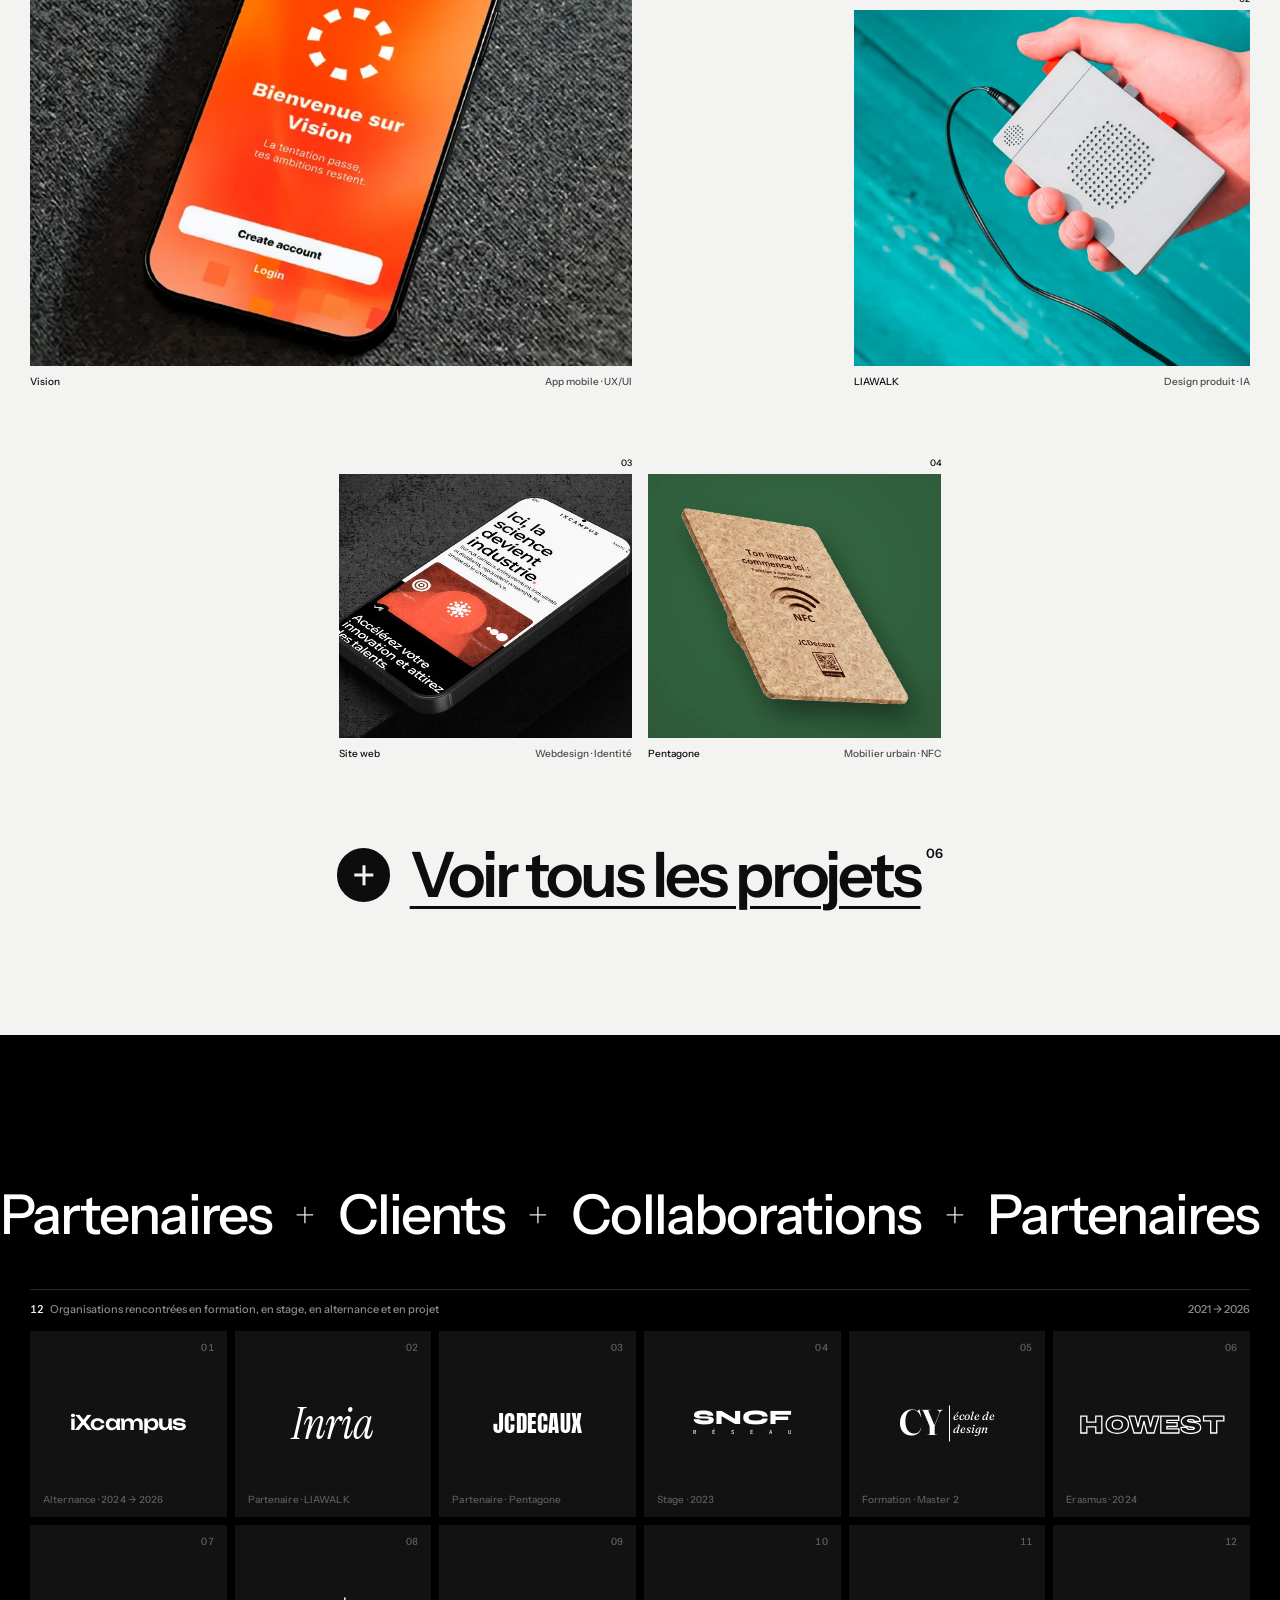
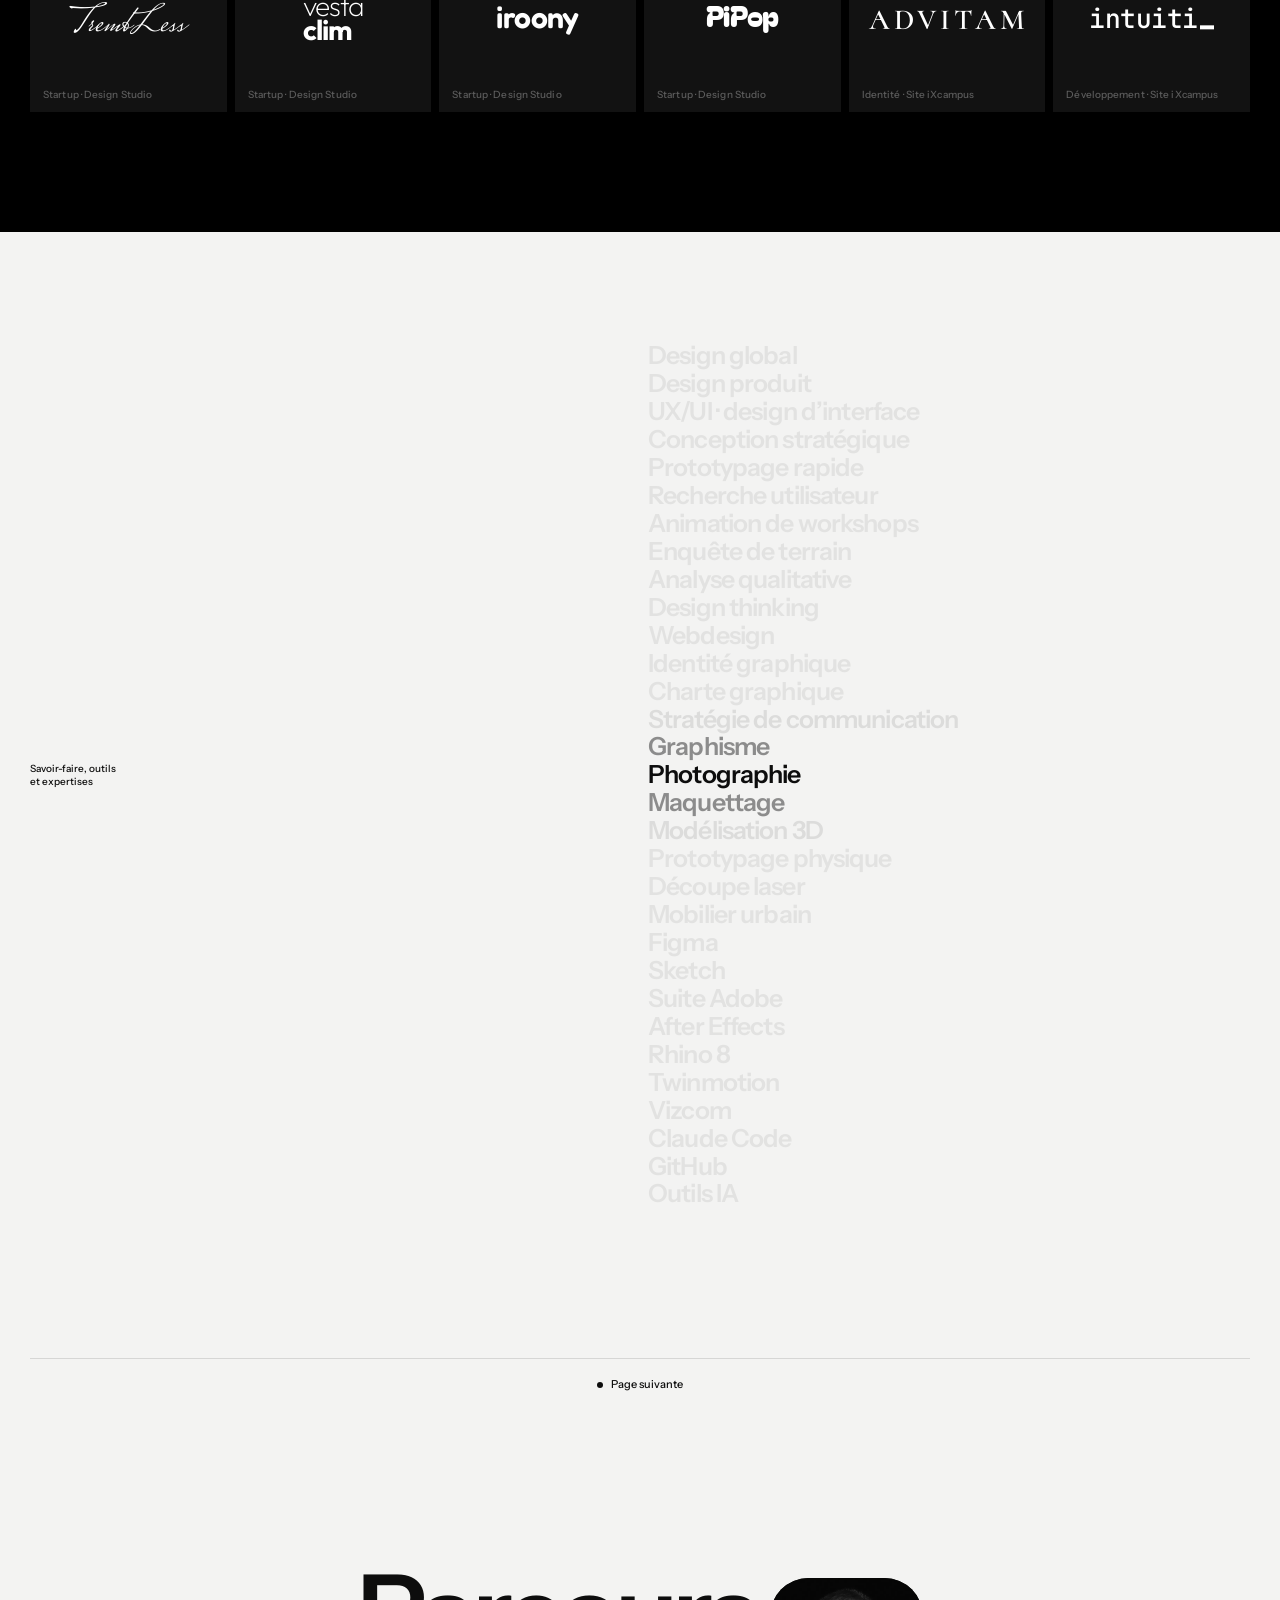
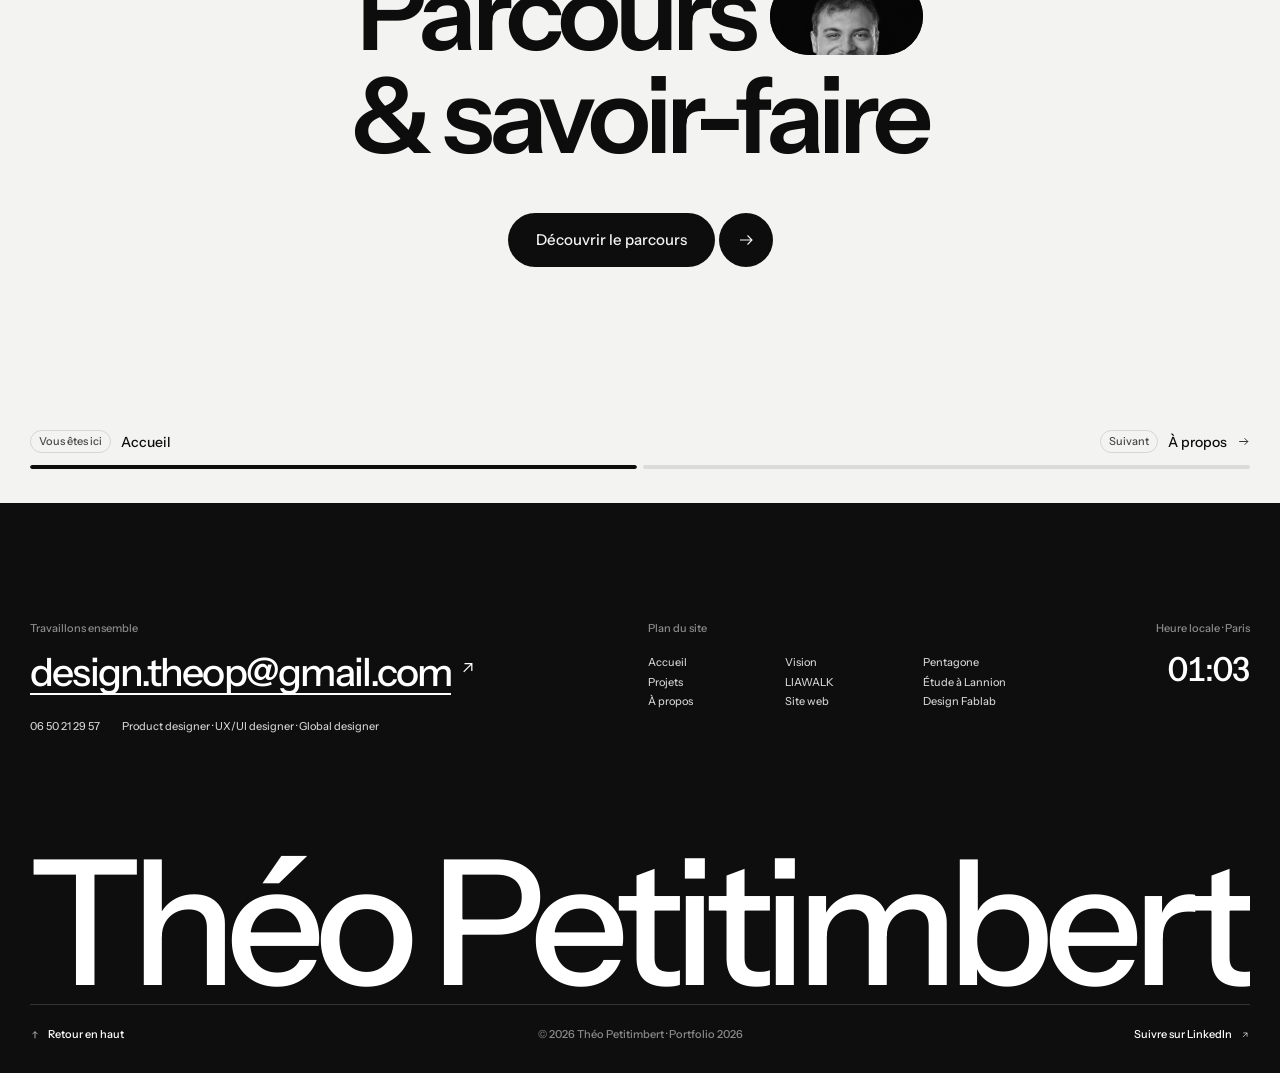
==== commit f509b69f: "clients: une voix typographique par nom (12 familles Google Fonts, constructions propres), masse opt" ====
--- a/index.html
+++ b/index.html
@@ -18,7 +18,7 @@
 <link rel="stylesheet" href="assets/css/hero.css?v=b2aa0065">
 <link rel="stylesheet" href="assets/css/intro.css?v=3aec4c8a">
 <link rel="stylesheet" href="assets/css/work.css?v=7ae00192">
-<link rel="stylesheet" href="assets/css/clients.css?v=d8060b8c">
+<link rel="stylesheet" href="assets/css/clients.css?v=f4599a8e">
 <link rel="stylesheet" href="assets/css/services.css?v=ae64671d">
 <link rel="stylesheet" href="assets/css/next.css?v=4e9791df">
 <link rel="stylesheet" href="assets/css/footer.css?v=91d501e0">
@@ -101,28 +101,28 @@
       <article class="card card--a" data-reveal>
         <a href="projets/vision.html">
           <span class="card-num" aria-hidden="true">01</span>
-          <span class="card-frame frame"><img src="assets/img/work-g-vision.webp" alt="" width="860" height="774" loading="lazy" decoding="async"></span>
+          <span class="card-frame frame"><img src="assets/img/work-vision.webp" alt="" width="860" height="774" loading="lazy" decoding="async"></span>
           <span class="card-meta"><span class="card-title">Vision</span><span class="card-cat">App mobile · UX/UI</span></span>
         </a>
       </article>
       <article class="card card--b" data-reveal>
         <a href="projets/liawalk.html">
           <span class="card-num" aria-hidden="true">02</span>
-          <span class="card-frame frame"><img src="assets/img/work-g-liawalk.webp" alt="" width="1080" height="972" loading="lazy" decoding="async"></span>
+          <span class="card-frame frame"><img src="assets/img/liawalk-cover.webp" alt="" width="1800" height="1012" loading="lazy" decoding="async"></span>
           <span class="card-meta"><span class="card-title">LIAWALK</span><span class="card-cat">Design produit · IA</span></span>
         </a>
       </article>
       <article class="card card--c" data-reveal>
         <a href="projets/site-ixcampus.html">
           <span class="card-num" aria-hidden="true">03</span>
-          <span class="card-frame frame"><img src="assets/img/work-g-ixcampus.webp" alt="" width="1800" height="1005" loading="lazy" decoding="async"></span>
+          <span class="card-frame frame"><img src="assets/img/ixcampus-mobile.webp" alt="" width="1800" height="1005" loading="lazy" decoding="async"></span>
           <span class="card-meta"><span class="card-title">Site web</span><span class="card-cat">Webdesign · Identité</span></span>
         </a>
       </article>
       <article class="card card--d" data-reveal>
         <a href="projets/pentagone.html">
           <span class="card-num" aria-hidden="true">04</span>
-          <span class="card-frame frame"><img src="assets/img/work-g-pentagone.webp" alt="" width="1074" height="966" loading="lazy" decoding="async"></span>
+          <span class="card-frame frame"><img src="assets/img/work-pentagone.webp" alt="" width="1074" height="966" loading="lazy" decoding="async"></span>
           <span class="card-meta"><span class="card-title">Pentagone</span><span class="card-cat">Mobilier urbain · NFC</span></span>
         </a>
       </article>
@@ -130,14 +130,14 @@
       <article class="card card--e" data-reveal>
         <a href="projets/lannion.html">
           <span class="card-num" aria-hidden="true">05</span>
-          <span class="card-frame frame"><img src="assets/img/work-g-lannion.webp" alt="" width="1800" height="1350" loading="lazy" decoding="async"></span>
+          <span class="card-frame frame"><img src="assets/img/lannion-book.webp" alt="" width="1800" height="1350" loading="lazy" decoding="async"></span>
           <span class="card-meta"><span class="card-title">Étude à Lannion</span><span class="card-cat">Recherche · Workshops</span></span>
         </a>
       </article>
       <article class="card card--f" data-reveal>
         <a href="projets/design-fablab.html">
           <span class="card-num" aria-hidden="true">06</span>
-          <span class="card-frame frame"><img src="assets/img/work-g-fablab.webp" alt="" width="1407" height="1473" loading="lazy" decoding="async"></span>
+          <span class="card-frame frame"><img src="assets/img/fablab-cover.webp" alt="" width="1407" height="1473" loading="lazy" decoding="async"></span>
           <span class="card-meta"><span class="card-title">Design Fablab</span><span class="card-cat">Outil · IA · UX</span></span>
         </a>
       </article>
@@ -158,64 +158,64 @@
       <p>2021 → 2026</p>
     </div>
     <ul class="logos" data-logos data-reveal>
-      <li class="logo" style="--i:0">
+      <li class="logo logo--ixcampus" style="--i:0">
         <span class="logo-n" aria-hidden="true">01</span>
-        <span class="mark"><span class="mark-main">iXcampus</span></span>
+        <span class="mark mark--ixcampus"><span class="mark-main">iXcampus</span></span>
         <span class="logo-tag">Alternance · 2024 → 2026</span>
       </li>
-      <li class="logo" style="--i:1">
+      <li class="logo logo--inria" style="--i:1">
         <span class="logo-n" aria-hidden="true">02</span>
-        <span class="mark"><span class="mark-main">Inria</span></span>
+        <span class="mark mark--inria"><span class="mark-main">Inria</span></span>
         <span class="logo-tag">Partenaire · LIAWALK</span>
       </li>
-      <li class="logo" style="--i:2">
+      <li class="logo logo--jcdecaux" style="--i:2">
         <span class="logo-n" aria-hidden="true">03</span>
-        <span class="mark"><span class="mark-main">JCDecaux</span></span>
+        <span class="mark mark--jcdecaux"><span class="mark-main">JCDecaux</span></span>
         <span class="logo-tag">Partenaire · Pentagone</span>
       </li>
-      <li class="logo" style="--i:3">
+      <li class="logo logo--sncf" style="--i:3">
         <span class="logo-n" aria-hidden="true">04</span>
-        <span class="mark mark--stack" aria-hidden="true"><span class="mark-main">SNCF</span><span class="mark-sub"><span>Réseau</span></span></span><span class="sr-only">SNCF Réseau</span>
+        <span class="mark mark--sncf mark--stack" aria-hidden="true"><span class="mark-main">SNCF</span><span class="mark-sub"><span>R</span><span>É</span><span>S</span><span>E</span><span>A</span><span>U</span></span></span><span class="sr-only">SNCF Réseau</span>
         <span class="logo-tag">Stage · 2023</span>
       </li>
-      <li class="logo" style="--i:4">
+      <li class="logo logo--cy" style="--i:4">
         <span class="logo-n" aria-hidden="true">05</span>
-        <span class="mark mark--side" aria-hidden="true"><span class="mark-main">CY</span><span class="mark-sub"><span>école de</span><span>design</span></span></span><span class="sr-only">CY école de design</span>
+        <span class="mark mark--cy mark--side" aria-hidden="true"><span class="mark-main">CY</span><span class="mark-sub"><span>école de</span><span>design</span></span></span><span class="sr-only">CY école de design</span>
         <span class="logo-tag">Formation · Master 2</span>
       </li>
-      <li class="logo" style="--i:5">
+      <li class="logo logo--howest" style="--i:5">
         <span class="logo-n" aria-hidden="true">06</span>
-        <span class="mark"><span class="mark-main">HOWEST</span></span>
+        <span class="mark mark--howest"><span class="mark-main">HOWEST</span></span>
         <span class="logo-tag">Erasmus · 2024</span>
       </li>
-      <li class="logo" style="--i:6">
+      <li class="logo logo--trembless" style="--i:6">
         <span class="logo-n" aria-hidden="true">07</span>
-        <span class="mark"><span class="mark-main">TrembLess</span></span>
+        <span class="mark mark--trembless"><span class="mark-main">TrembLess</span></span>
         <span class="logo-tag">Startup · Design Studio</span>
       </li>
-      <li class="logo" style="--i:7">
+      <li class="logo logo--vestaclim" style="--i:7">
         <span class="logo-n" aria-hidden="true">08</span>
-        <span class="mark"><span class="mark-main">VestaClim</span></span>
+        <span class="mark mark--vestaclim mark--split" aria-hidden="true"><span class="mark-part">Vesta</span><span class="mark-part">Clim</span></span><span class="sr-only">VestaClim</span>
         <span class="logo-tag">Startup · Design Studio</span>
       </li>
-      <li class="logo" style="--i:8">
+      <li class="logo logo--iroony" style="--i:8">
         <span class="logo-n" aria-hidden="true">09</span>
-        <span class="mark"><span class="mark-main">Iroony</span></span>
+        <span class="mark mark--iroony"><span class="mark-main">Iroony</span></span>
         <span class="logo-tag">Startup · Design Studio</span>
       </li>
-      <li class="logo" style="--i:9">
+      <li class="logo logo--pipop" style="--i:9">
         <span class="logo-n" aria-hidden="true">10</span>
-        <span class="mark"><span class="mark-main">PiPop</span></span>
+        <span class="mark mark--pipop"><span class="mark-main">PiPop</span></span>
         <span class="logo-tag">Startup · Design Studio</span>
       </li>
-      <li class="logo" style="--i:10">
+      <li class="logo logo--advitam" style="--i:10">
         <span class="logo-n" aria-hidden="true">11</span>
-        <span class="mark"><span class="mark-main">Advitam</span></span>
+        <span class="mark mark--advitam"><span class="mark-main">Advitam</span></span>
         <span class="logo-tag">Identité · Site iXcampus</span>
       </li>
-      <li class="logo" style="--i:11">
+      <li class="logo logo--intuiti" style="--i:11">
         <span class="logo-n" aria-hidden="true">12</span>
-        <span class="mark"><span class="mark-main">Intuiti</span></span>
+        <span class="mark mark--intuiti mark--caret" aria-hidden="true"><span class="mark-main">intuiti</span><span class="mark-caret"></span></span><span class="sr-only">Intuiti</span>
         <span class="logo-tag">Développement · Site iXcampus</span>
       </li>
     </ul>
@@ -298,7 +298,6 @@
 <script src="assets/js/base.js?v=b669b8e9" defer></script>
 <script src="assets/js/hero.js?v=f25573b2" defer></script>
 <script src="assets/js/work.js?v=39fef1d0" defer></script>
-<script src="assets/js/clients.js?v=1291756c" defer></script>
 <script src="assets/js/services.js?v=f040b18e" defer></script>
 </body>
 </html>
--- a/assets/css/clients.css
+++ b/assets/css/clients.css
@@ -1,13 +1,13 @@
 /* ==========================================================================
-   Accueil · Partenaires : bandeau défilant + mur de noms-marques calibrés
-   Les noms réels sont composés dans un seul système (Archivo, axe de chasse
-   62 → 125 %) ; clients.js ajuste la chasse de chaque nom pour que tous
-   partagent la même hauteur de capitale et la même masse optique.
+   Accueil · Partenaires : bandeau défilant + mur de noms-marques
+   Aucun logo n'est redessiné ni imité. Chaque nom réel reçoit sa propre voix
+   typographique (famille, casse, construction) ; toutes les voix sont ensuite
+   ramenées à une même masse optique : --s est calculé hors ligne à partir de la
+   surface d'encre mesurée de chaque nom (même blanc, même densité perçue).
    ========================================================================== */
-@import url("https://fonts.googleapis.com/css2?family=Archivo:wdth,wght@62..125,500..900&display=swap");
-
+@import url("https://fonts.googleapis.com/css2?family=Anton&family=Archivo:wdth,wght@62..125,500..900&family=Bagel+Fat+One&family=Cormorant+SC:wght@500;600&family=Fraunces:ital,opsz,wght@0,9..144,600;1,9..144,400&family=Fredoka:wght@600&family=Instrument+Serif:ital@1&family=JetBrains+Mono:wght@500&family=Mrs+Saint+Delafield&family=Outfit:wght@200;700&family=Syne:wght@800&family=Unbounded:wght@500&display=swap");
 .clients {
-  --mk: clamp(20px, 1.9vw, 32px);     /* corps commun des noms-marques */
+  --mk: clamp(20px, 2.05vw, 34px);     /* corps commun des noms-marques */
   background: var(--black); color: var(--white);
   padding: 150px 0 120px;
   overflow: hidden;
@@ -64,39 +64,65 @@
 .logo-tag { left: 13px; bottom: 12px; }
 .logo:hover .logo-n, .logo:hover .logo-tag { color: #d6d6d6; }
 
-/* Noms-marques ---------------------------------------------------------- */
+/* Noms-marques : un système commun… ------------------------------------ */
 .mark {
   display: inline-flex; align-items: center;
-  font-family: "Archivo", var(--f);
-  font-weight: calc(880 - 120 * var(--wn, .5));   /* chasse étroite = graisse plus forte */
-  font-size: calc(var(--mk) * var(--k, 1));
-  font-stretch: var(--wd, 100%);
-  line-height: 1; letter-spacing: calc(-.008em - .03em * var(--wn, .5)); white-space: nowrap;
-  color: var(--white);
+  font-size: calc(var(--mk) * var(--s, 1));
+  line-height: 1; white-space: nowrap; color: var(--white);
   font-kerning: normal; font-synthesis: none;
-  transform: translateY(var(--oy, 0));
+  transform: translate(var(--ox, 0), var(--oy, 0));
   transition: transform .9s var(--ease), opacity .6s var(--ease);
 }
-.mark-main { display: block; padding-bottom: .02em; }
+.mark-main { display: block; }
+.logo:hover .mark { transform: translate(var(--ox, 0), var(--oy, 0)) scale(1.05); }
 
-/* Deux étages : complément justifié sur la largeur du nom principal */
-.mark--stack { flex-direction: column; align-items: stretch; }
-.mark--stack .mark-sub {
-  display: flex; justify-content: space-between;
-  margin-top: .3em;
-  font-size: .34em; font-weight: 600; font-stretch: 100%; letter-spacing: 0; text-transform: uppercase;
+/* …et une voix par nom ------------------------------------------------- */
+/* 01 · géométrique large, bas de casse, le X porté en capitale */
+.mark--ixcampus { --s: 0.77; --oy: -0.048em; font-family: "Unbounded", var(--f); font-weight: 500; letter-spacing: -.04em; }
+/* 02 · italique à empattements, grand œil */
+.mark--inria { --s: 1.69; --oy: 0.006em; font-family: "Instrument Serif", serif; font-style: italic; letter-spacing: -.01em; }
+/* 03 · capitales étroites, hautes */
+.mark--jcdecaux { --s: 0.86; --oy: -0.026em; font-family: "Anton", var(--f); text-transform: uppercase; letter-spacing: .02em; }
+/* 04 · deux étages : sigle large, complément justifié lettre à lettre */
+.mark--sncf { --s: 0.78; --oy: -0.079em; flex-direction: column; align-items: stretch; font-family: "Syne", var(--f); font-weight: 800; letter-spacing: -.01em; }
+.mark--sncf .mark-sub {
+  display: flex; justify-content: space-between; margin-top: .26em;
+  font-family: "JetBrains Mono", monospace; font-size: .27em; font-weight: 500; letter-spacing: 0;
 }
-
-/* Principal + complément à droite, séparés par un filet */
-.mark--side { gap: .3em; }
-.mark--side .mark-sub {
-  display: flex; flex-direction: column; justify-content: center;
-  padding-left: .32em; border-left: max(1px, .045em) solid currentColor;
-  font-size: .36em; font-weight: 600; font-stretch: 100%; letter-spacing: -.01em; line-height: 1.02;
-  align-self: stretch;
+/* 05 · sigle à empattements doux + complément italique sous filet vertical */
+.mark--cy { --s: 1.37; --oy: -0.015em; gap: .2em; font-family: "Fraunces", serif; font-weight: 600; font-variation-settings: "opsz" 144; letter-spacing: -.03em; }
+.mark--cy .mark-sub {
+  display: flex; flex-direction: column; justify-content: center; align-self: stretch;
+  padding: .06em 0 .02em .26em; border-left: 1px solid currentColor;
+  font-size: .33em; font-style: italic; font-weight: 400; letter-spacing: 0; line-height: 1.08;
+  font-variation-settings: "opsz" 9;
 }
-
-.logo:hover .mark { transform: translateY(var(--oy, 0)) scale(1.05); }
+/* 06 · capitales très larges, au trait */
+.mark--howest { --s: 0.93; --oy: 0.041em;
+  font-family: "Archivo", var(--f); font-weight: 900; font-stretch: 125%; letter-spacing: .01em;
+  color: transparent; -webkit-text-stroke: max(1.3px, .045em) var(--white);
+}
+/* 07 · écriture cursive */
+.mark--trembless { --s: 1.46; --oy: 0.193em; font-family: "Mrs Saint Delafield", cursive; letter-spacing: 0; }
+/* 08 · un nom, deux graisses, deux étages */
+.mark--vestaclim { --s: 1.07; --oy: -0.030em; font-family: "Outfit", var(--f); letter-spacing: -.03em; text-transform: lowercase;
+  flex-direction: column; align-items: flex-start; line-height: .86; }
+.mark--vestaclim .mark-part:first-child { font-weight: 200; }
+.mark--vestaclim .mark-part:last-child { font-weight: 700; }
+/* 09 · arrondie, bas de casse */
+.mark--iroony { --s: 1.15; --oy: -0.06em; font-family: "Fredoka", var(--f); font-weight: 600; letter-spacing: -.02em; text-transform: lowercase; }
+/* 10 · pleine et ronde */
+.mark--pipop { --s: 1.10; --oy: -0.11em; font-family: "Bagel Fat One", var(--f); letter-spacing: -.01em; }
+/* 11 · capitales romaines espacées */
+.mark--advitam { --s: 1.11; --oy: 0.020em; font-family: "Cormorant SC", serif; font-weight: 600; letter-spacing: .14em; margin-right: -.14em; text-transform: uppercase; }
+/* 12 · chasse fixe + curseur de saisie */
+.mark--intuiti { --s: 1.00; --oy: 0.013em; font-family: "JetBrains Mono", monospace; font-weight: 500; letter-spacing: -.02em; }
+.mark-caret {
+  width: .55em; height: .16em; margin-left: .08em; align-self: flex-end; margin-bottom: .1em;
+  background: currentColor;
+}
+.logo:hover .mark-caret { animation: caret 1s steps(1) infinite; }
+@keyframes caret { 50% { opacity: 0; } }
 
 /* Apparition échelonnée (finit toujours visible) */
 .js .logos[data-reveal] { opacity: 1; transform: none; transition: none; }
@@ -118,6 +144,6 @@
   .logo-tag { display: none; }
 }
 @media (prefers-reduced-motion: reduce) {
-  .marquee-track { animation: none; }
+  .marquee-track, .logo:hover .mark-caret { animation: none; }
   .js .logos .logo { opacity: 1; transform: none; }
 }
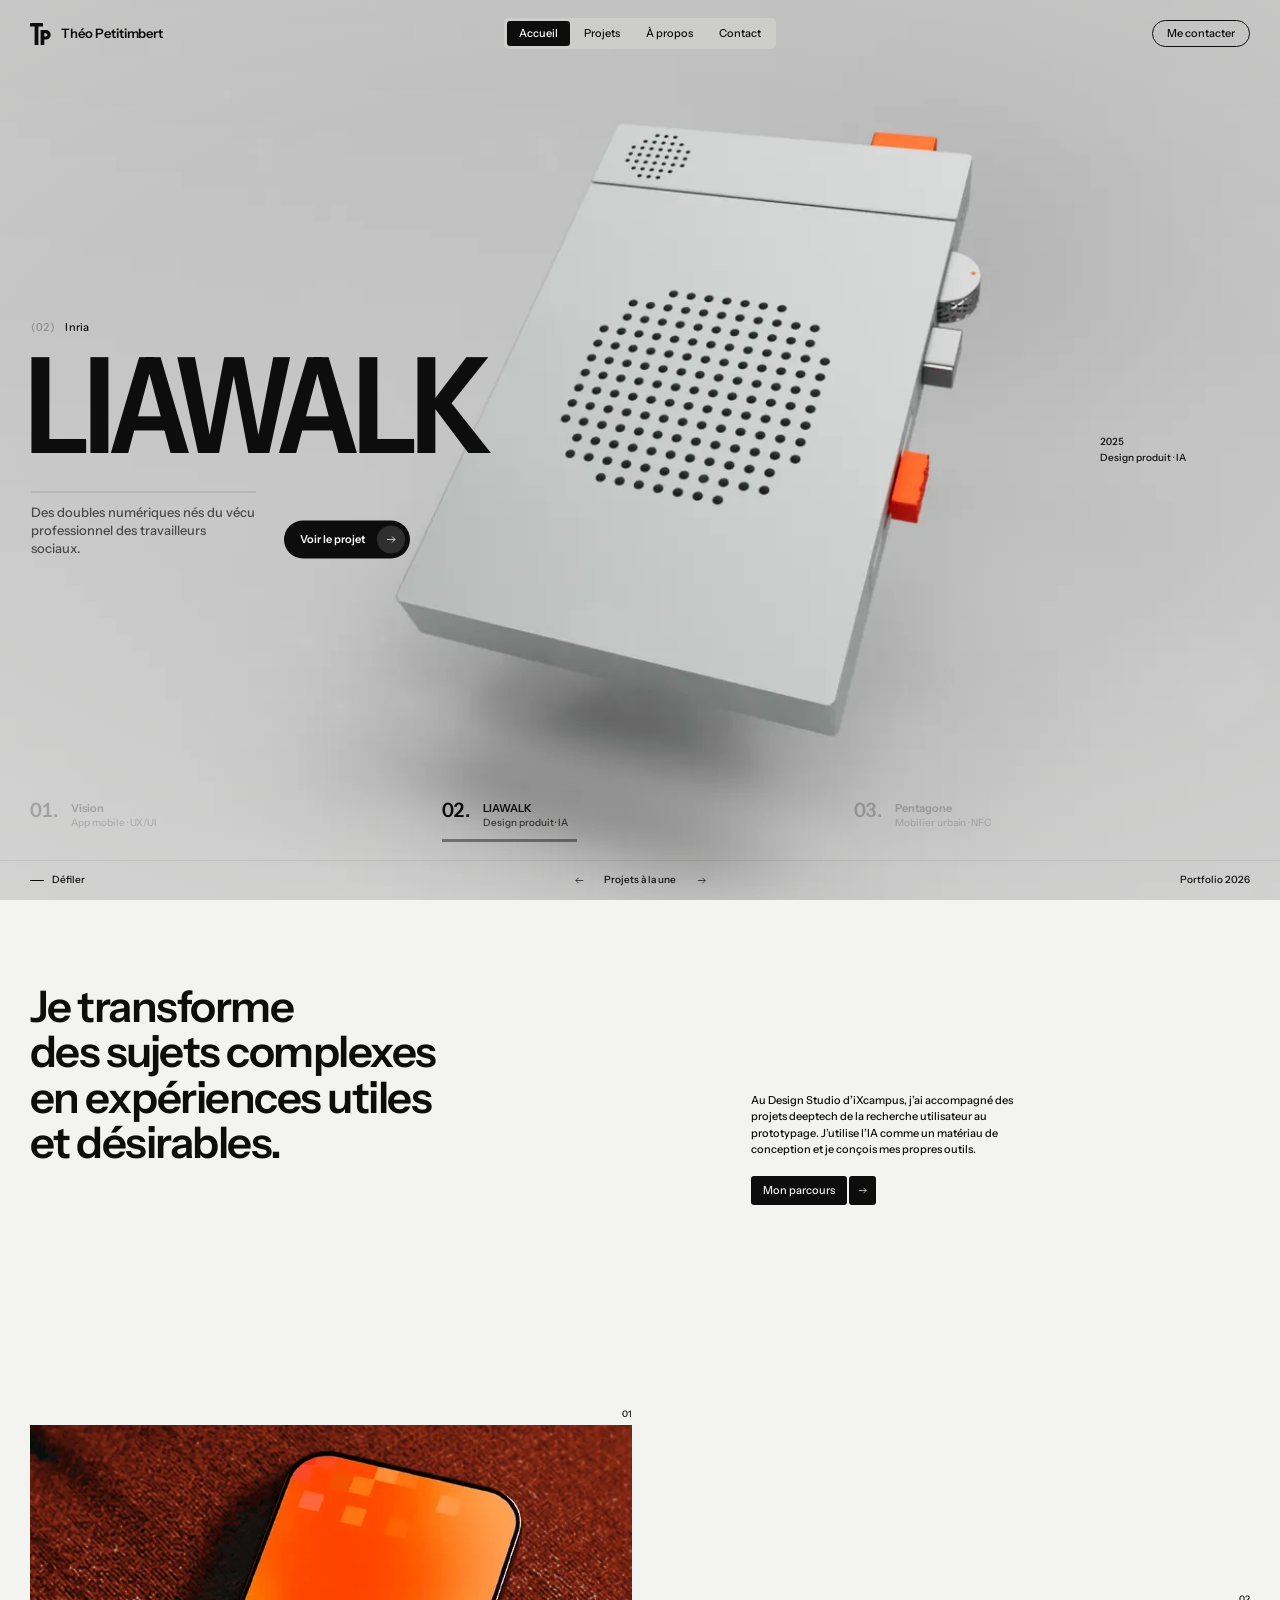
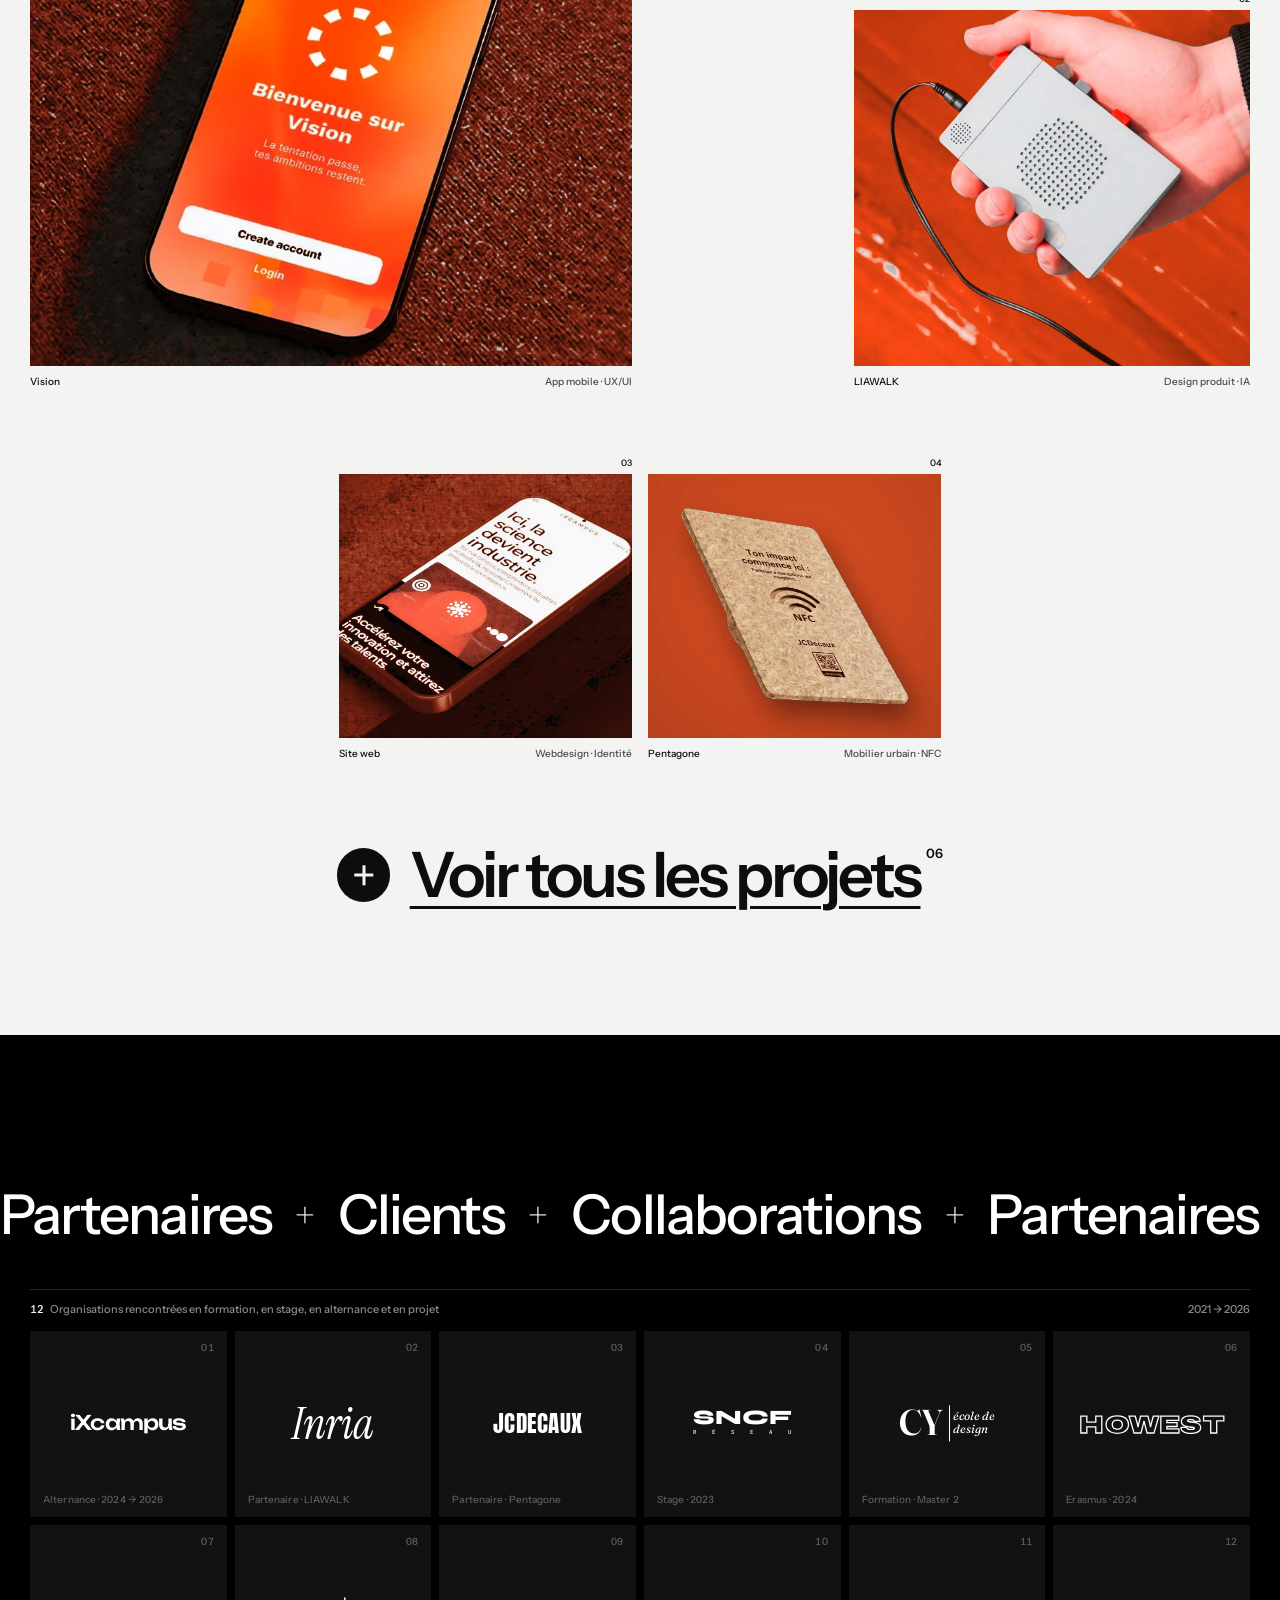
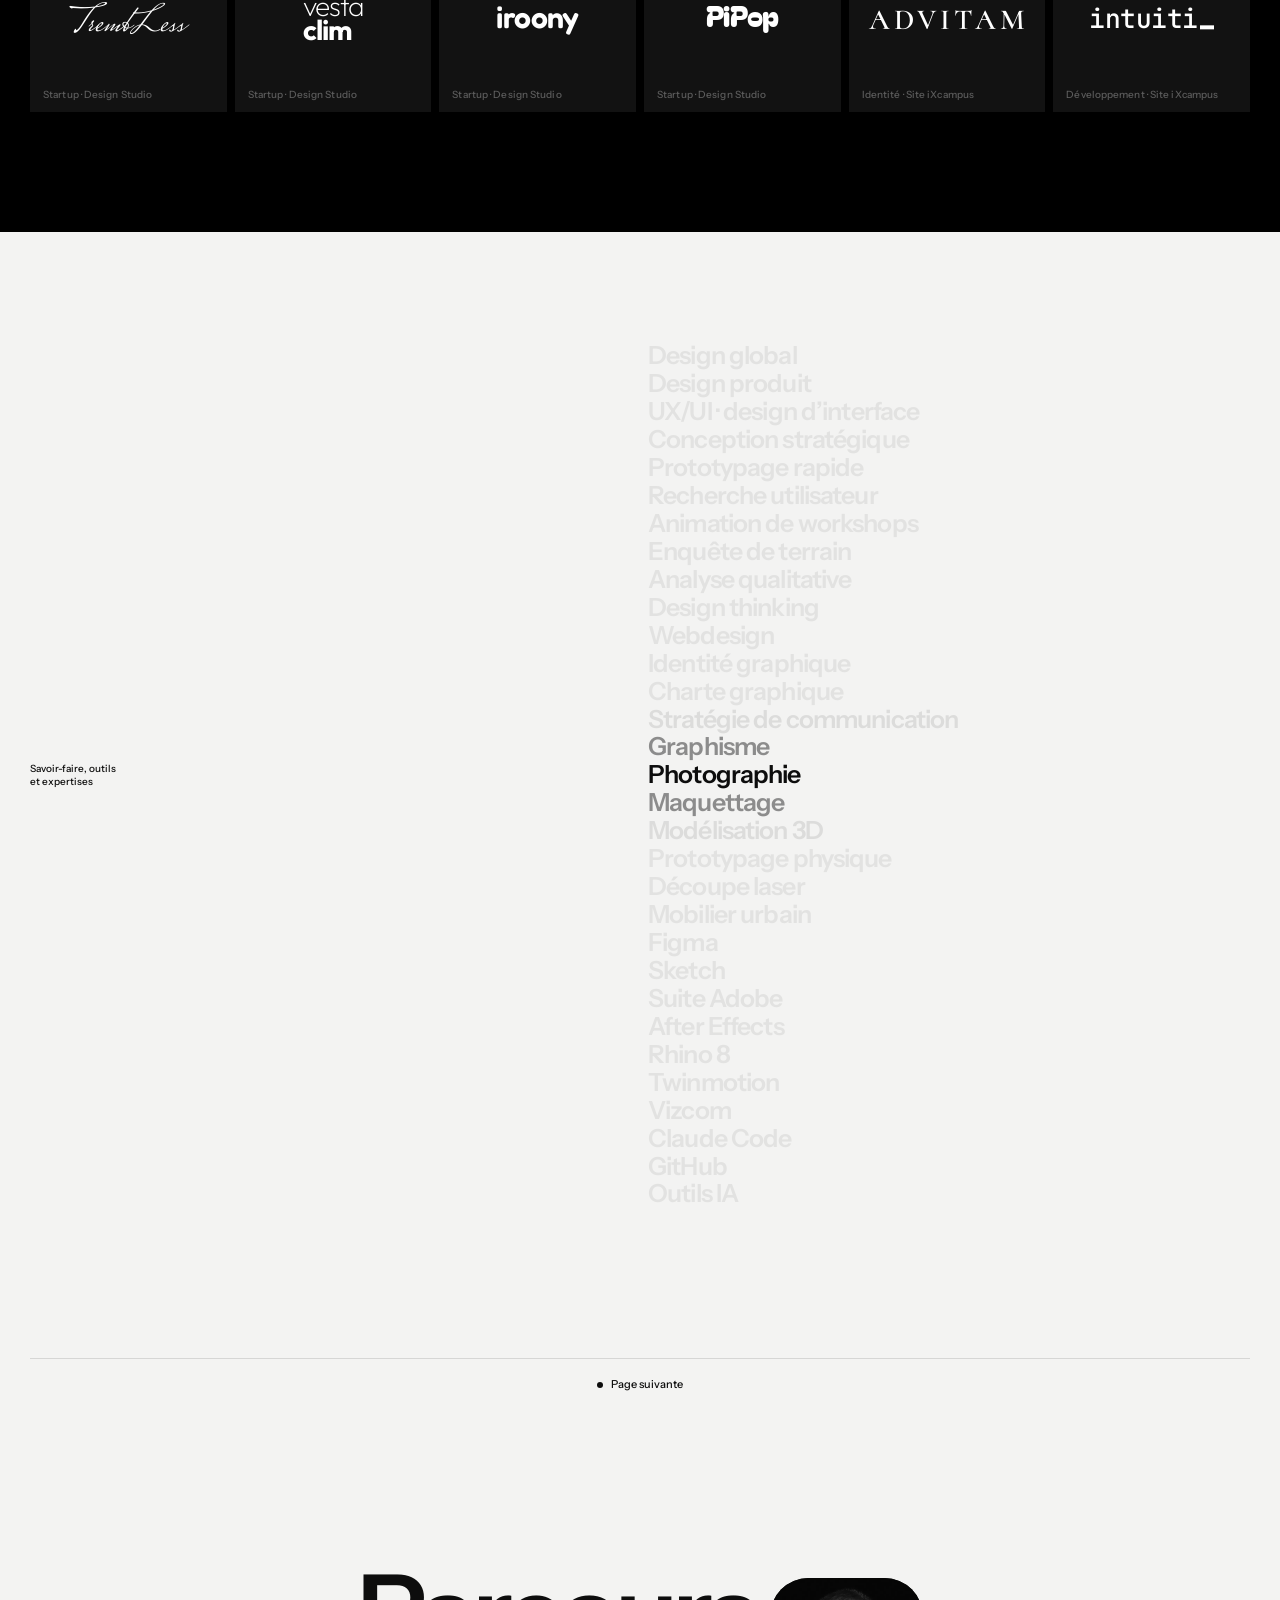
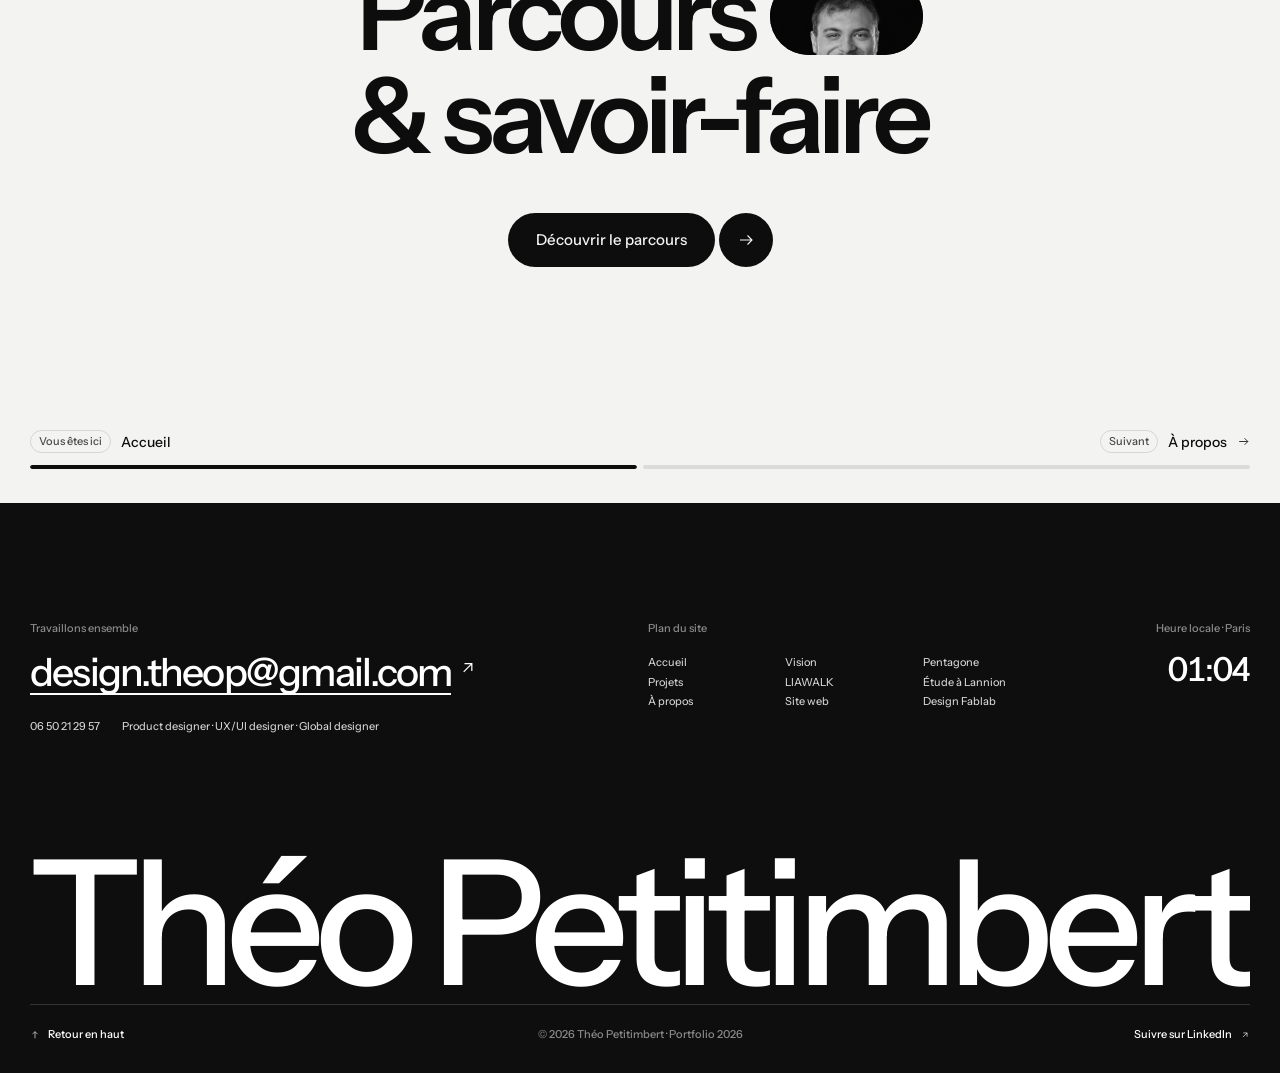
==== commit 10e8524b: "Fusion du morceau clients (gagné en aveugle)" ====
--- a/index.html
+++ b/index.html
@@ -101,28 +101,28 @@
       <article class="card card--a" data-reveal>
         <a href="projets/vision.html">
           <span class="card-num" aria-hidden="true">01</span>
-          <span class="card-frame frame"><img src="assets/img/work-vision.webp" alt="" width="860" height="774" loading="lazy" decoding="async"></span>
+          <span class="card-frame frame"><img src="assets/img/work-g-vision.webp" alt="" width="860" height="774" loading="lazy" decoding="async"></span>
           <span class="card-meta"><span class="card-title">Vision</span><span class="card-cat">App mobile · UX/UI</span></span>
         </a>
       </article>
       <article class="card card--b" data-reveal>
         <a href="projets/liawalk.html">
           <span class="card-num" aria-hidden="true">02</span>
-          <span class="card-frame frame"><img src="assets/img/liawalk-cover.webp" alt="" width="1800" height="1012" loading="lazy" decoding="async"></span>
+          <span class="card-frame frame"><img src="assets/img/work-g-liawalk.webp" alt="" width="1080" height="972" loading="lazy" decoding="async"></span>
           <span class="card-meta"><span class="card-title">LIAWALK</span><span class="card-cat">Design produit · IA</span></span>
         </a>
       </article>
       <article class="card card--c" data-reveal>
         <a href="projets/site-ixcampus.html">
           <span class="card-num" aria-hidden="true">03</span>
-          <span class="card-frame frame"><img src="assets/img/ixcampus-mobile.webp" alt="" width="1800" height="1005" loading="lazy" decoding="async"></span>
+          <span class="card-frame frame"><img src="assets/img/work-g-ixcampus.webp" alt="" width="1800" height="1005" loading="lazy" decoding="async"></span>
           <span class="card-meta"><span class="card-title">Site web</span><span class="card-cat">Webdesign · Identité</span></span>
         </a>
       </article>
       <article class="card card--d" data-reveal>
         <a href="projets/pentagone.html">
           <span class="card-num" aria-hidden="true">04</span>
-          <span class="card-frame frame"><img src="assets/img/work-pentagone.webp" alt="" width="1074" height="966" loading="lazy" decoding="async"></span>
+          <span class="card-frame frame"><img src="assets/img/work-g-pentagone.webp" alt="" width="1074" height="966" loading="lazy" decoding="async"></span>
           <span class="card-meta"><span class="card-title">Pentagone</span><span class="card-cat">Mobilier urbain · NFC</span></span>
         </a>
       </article>
@@ -130,14 +130,14 @@
       <article class="card card--e" data-reveal>
         <a href="projets/lannion.html">
           <span class="card-num" aria-hidden="true">05</span>
-          <span class="card-frame frame"><img src="assets/img/lannion-book.webp" alt="" width="1800" height="1350" loading="lazy" decoding="async"></span>
+          <span class="card-frame frame"><img src="assets/img/work-g-lannion.webp" alt="" width="1800" height="1350" loading="lazy" decoding="async"></span>
           <span class="card-meta"><span class="card-title">Étude à Lannion</span><span class="card-cat">Recherche · Workshops</span></span>
         </a>
       </article>
       <article class="card card--f" data-reveal>
         <a href="projets/design-fablab.html">
           <span class="card-num" aria-hidden="true">06</span>
-          <span class="card-frame frame"><img src="assets/img/fablab-cover.webp" alt="" width="1407" height="1473" loading="lazy" decoding="async"></span>
+          <span class="card-frame frame"><img src="assets/img/work-g-fablab.webp" alt="" width="1407" height="1473" loading="lazy" decoding="async"></span>
           <span class="card-meta"><span class="card-title">Design Fablab</span><span class="card-cat">Outil · IA · UX</span></span>
         </a>
       </article>
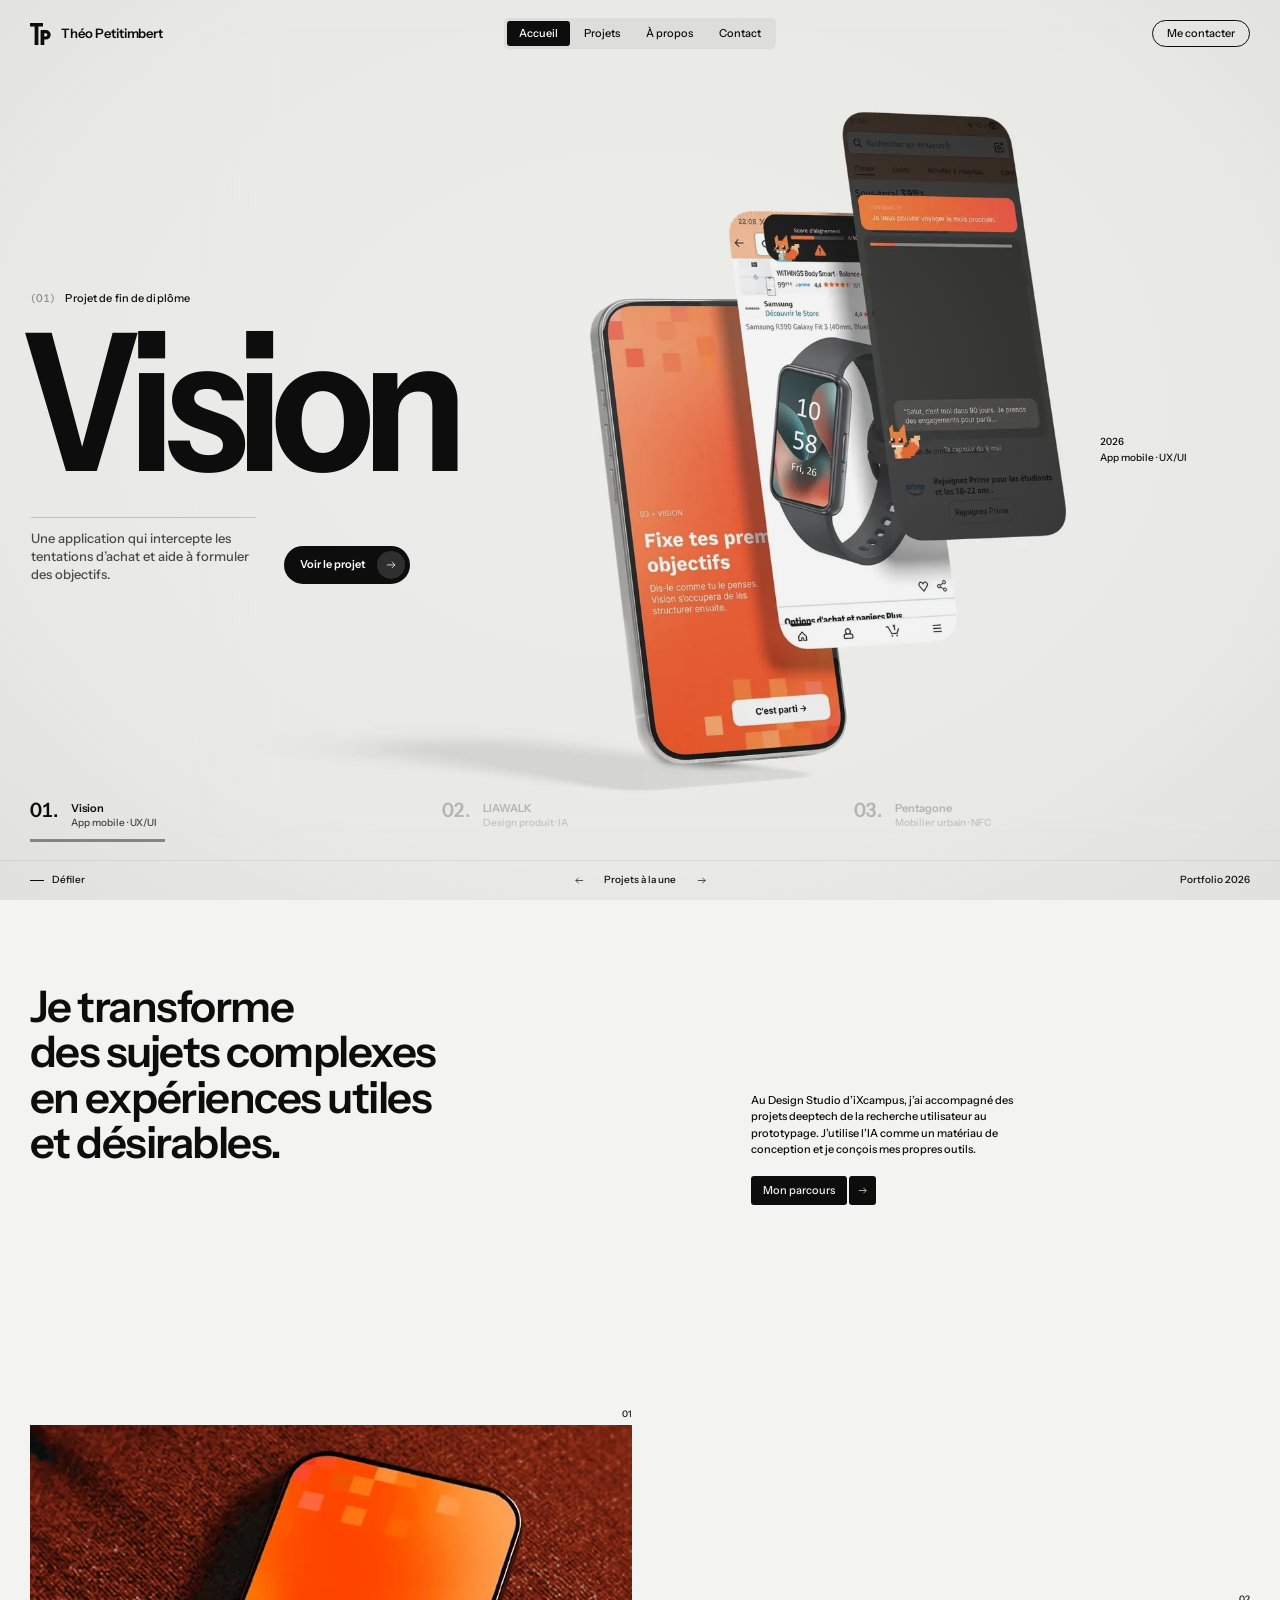
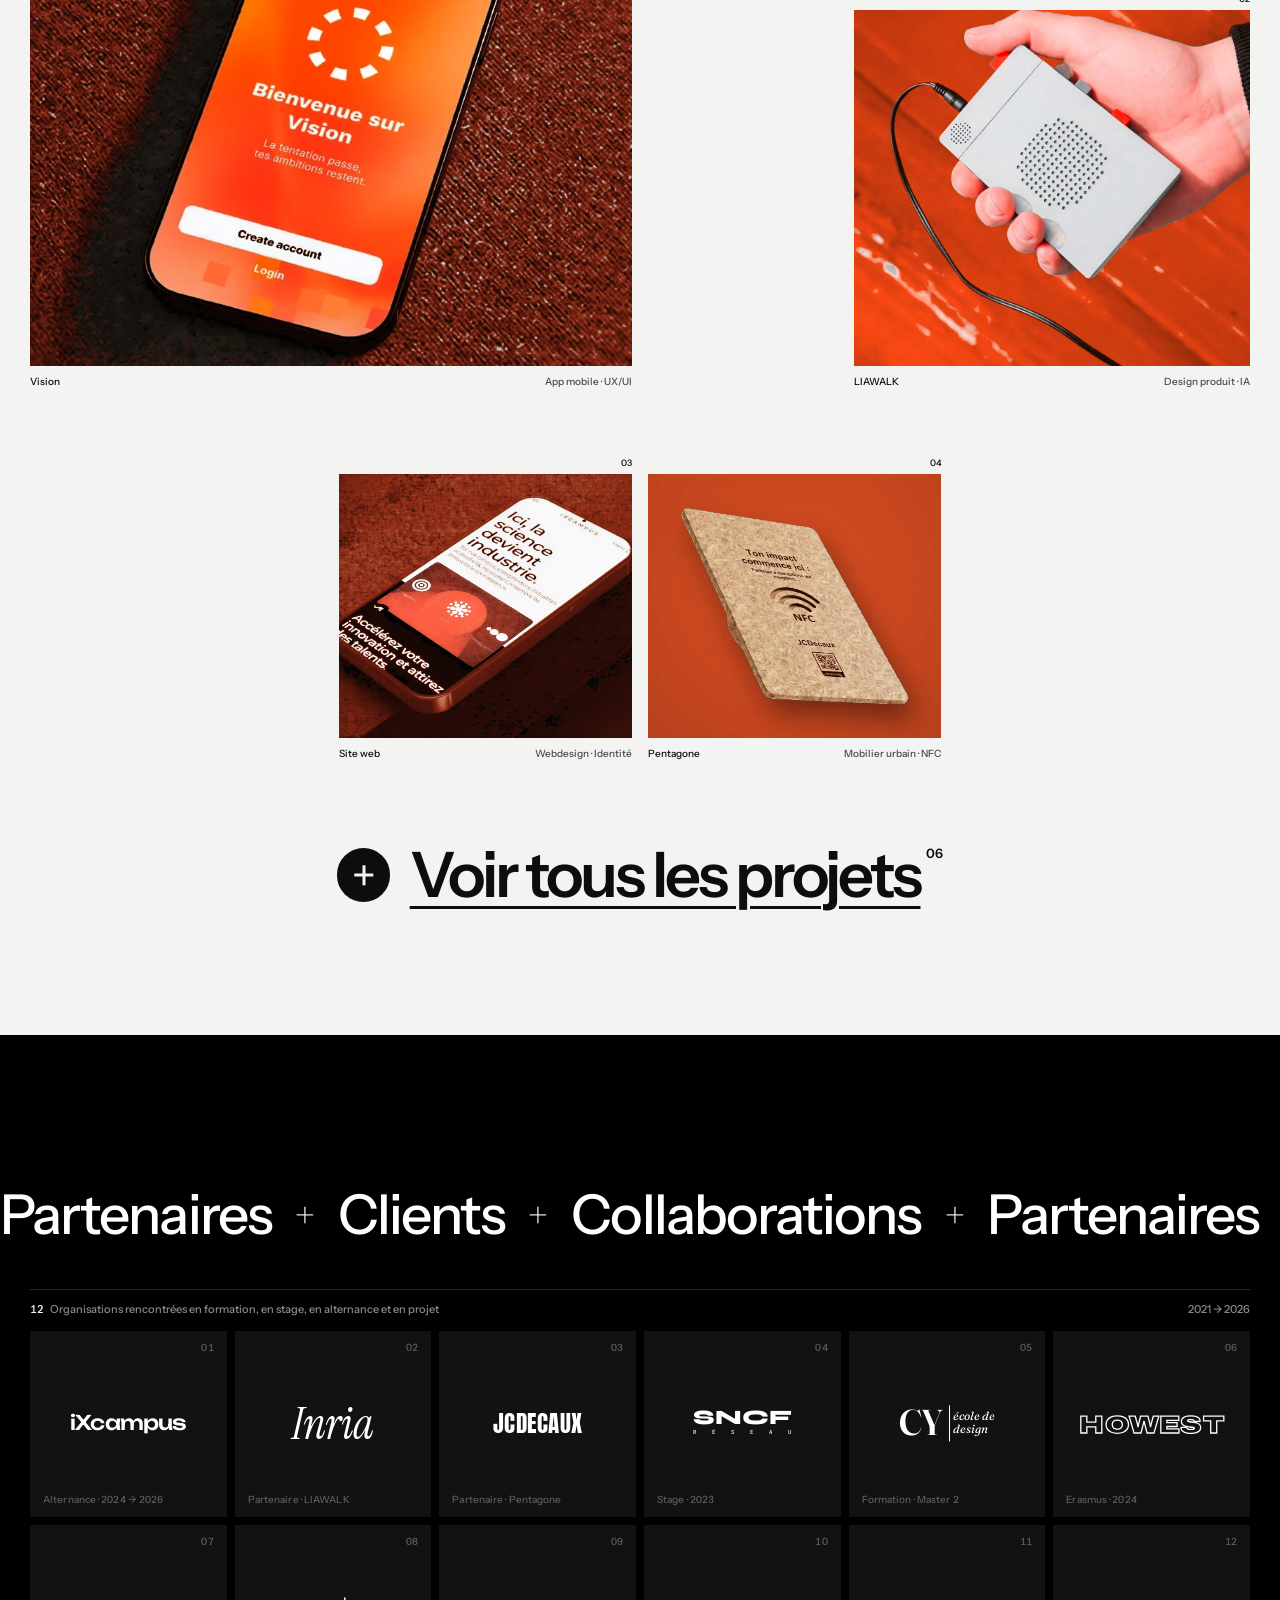
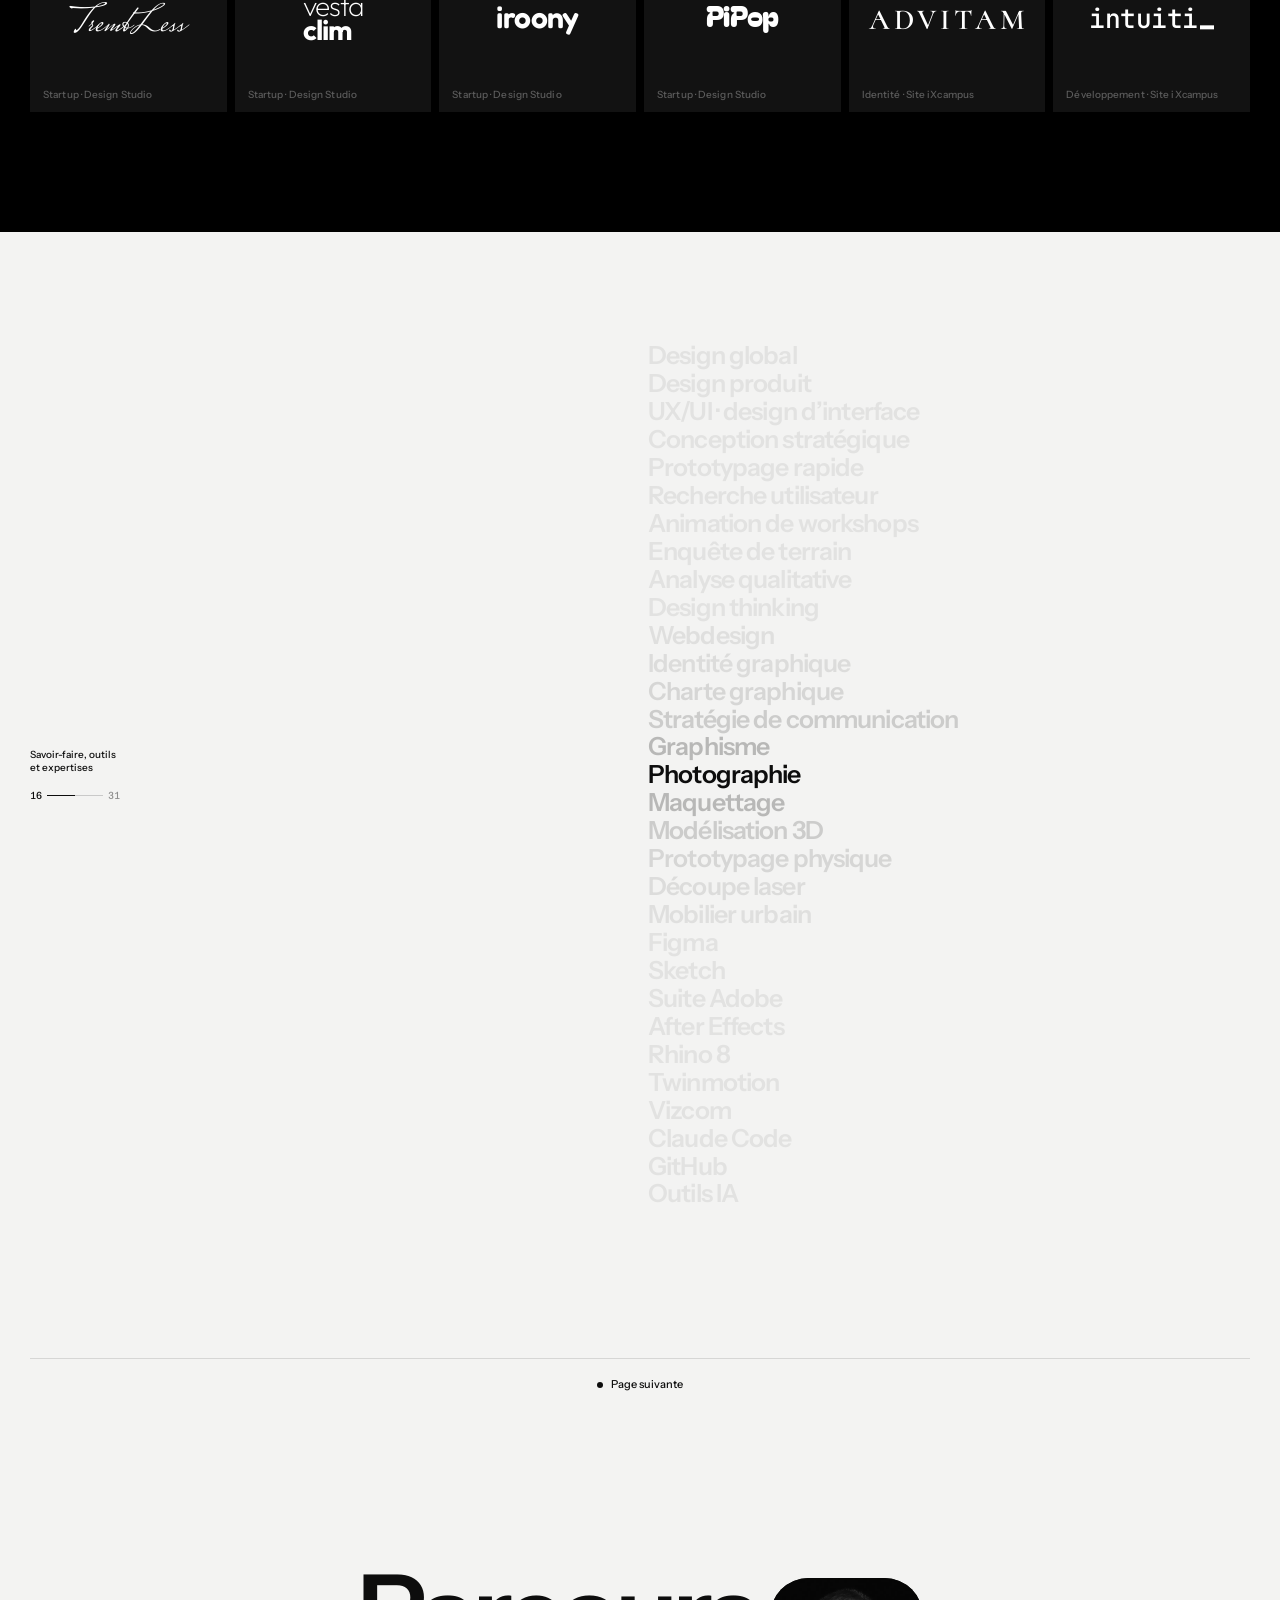
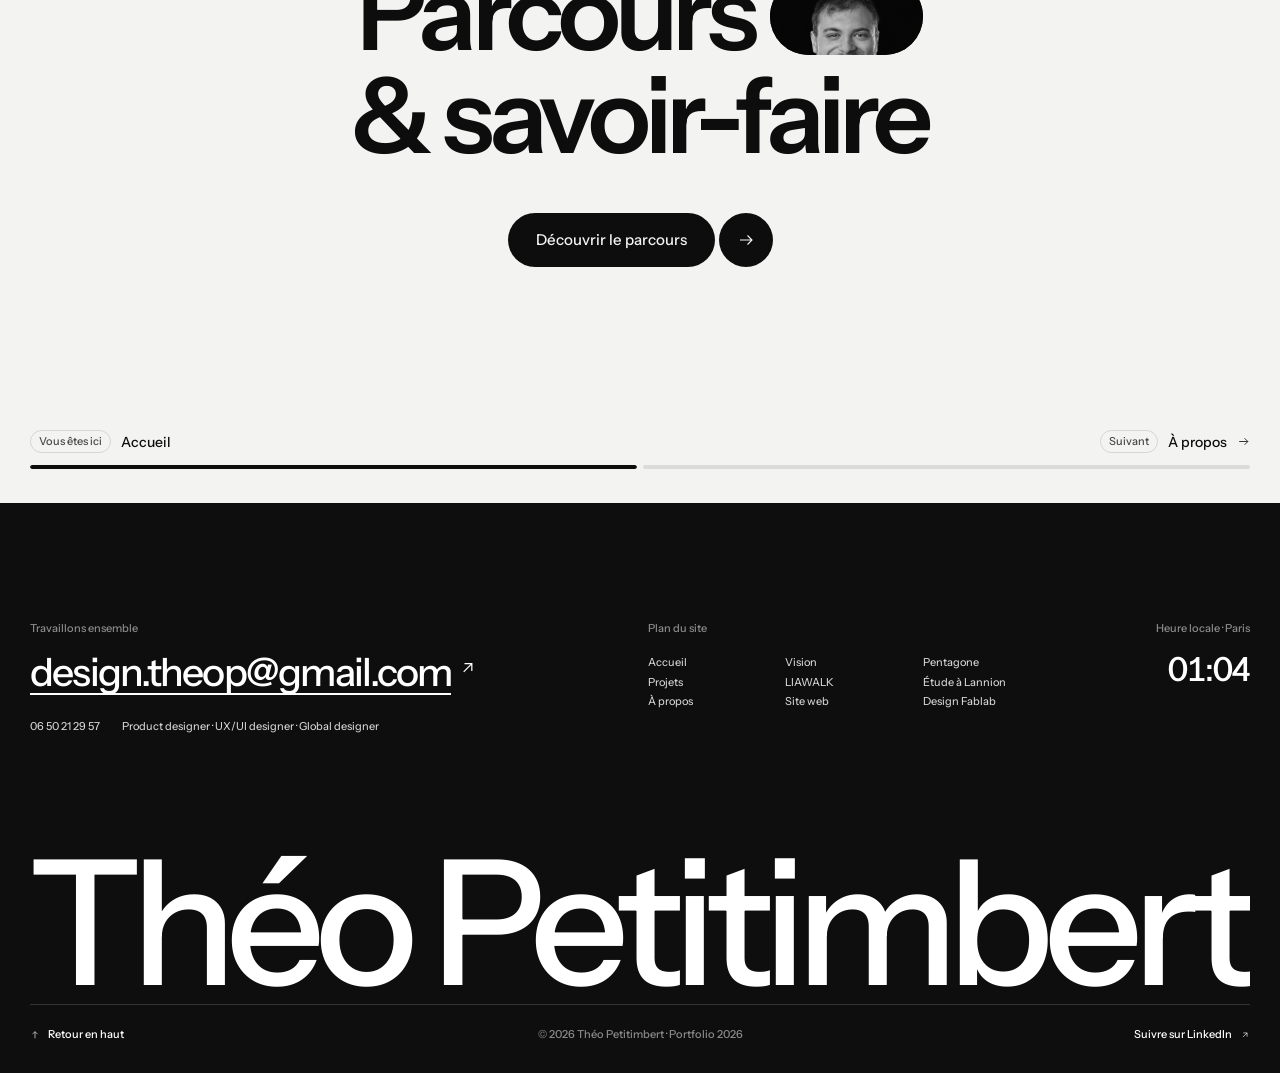
==== commit 71178b61: "m-services: point focal fixe au centre du viewport (un seul élément à l'encre, aimanté, dégradé cont" ====
--- a/index.html
+++ b/index.html
@@ -19,7 +19,7 @@
 <link rel="stylesheet" href="assets/css/intro.css?v=3aec4c8a">
 <link rel="stylesheet" href="assets/css/work.css?v=7ae00192">
 <link rel="stylesheet" href="assets/css/clients.css?v=f4599a8e">
-<link rel="stylesheet" href="assets/css/services.css?v=ae64671d">
+<link rel="stylesheet" href="assets/css/services.css?v=82404542">
 <link rel="stylesheet" href="assets/css/next.css?v=4e9791df">
 <link rel="stylesheet" href="assets/css/footer.css?v=91d501e0">
 <script>document.documentElement.classList.add('js')</script>
@@ -298,6 +298,6 @@
 <script src="assets/js/base.js?v=b669b8e9" defer></script>
 <script src="assets/js/hero.js?v=f25573b2" defer></script>
 <script src="assets/js/work.js?v=39fef1d0" defer></script>
-<script src="assets/js/services.js?v=f040b18e" defer></script>
+<script src="assets/js/services.js?v=aea3a519" defer></script>
 </body>
 </html>
--- a/assets/css/services.css
+++ b/assets/css/services.css
@@ -14,16 +14,45 @@
   grid-column: 7 / span 6;
 }
 .services-list li {
-  --k: 1;
+  --k: 1; --e: 0; --x: 0;
   font-size: clamp(24px, 1.95vw, 30px); line-height: 1.12; font-weight: 600; letter-spacing: -.035em;
   color: color-mix(in srgb, var(--ink) calc(var(--k) * 100%), #e2e2e1);
-  transition: color .35s linear;
 }
-.js .services-list li { --k: 0; }
+/* Point focal fixe au centre du viewport : un seul élément à l'encre,
+   dégradé continu au-dessus/en dessous (--k), fondu vers le fond aux bords
+   de l'écran (--e) et léger glissement de l'élément actif (--x). Aucune
+   transition : la couleur suit le défilement image par image. */
+.js .services-list li {
+  --k: 0;
+  color: color-mix(in srgb, color-mix(in srgb, var(--ink) calc(var(--k) * 100%), #e2e2e1) calc(100% - var(--e) * 75%), var(--bg));
+  transform: translate3d(calc(var(--x) * 1px), 0, 0);
+}
+
+/* Compteur à rouleau sous l'intitulé : défile en continu avec le point focal */
+.services-count {
+  display: flex; align-items: baseline; gap: .5em;
+  margin-top: 14px;
+  font-size: 10px; font-weight: 500; line-height: 14px;
+  font-variant-numeric: tabular-nums; color: var(--mute);
+  opacity: 0; transition: opacity .6s var(--ease);
+}
+.services-count.is-live { opacity: 1; }
+.services-count .roll { height: 14px; overflow: hidden; color: var(--ink); }
+.services-count .roll span { display: block; will-change: transform; }
+.services-count .roll i { display: block; font-style: normal; height: 14px; }
+.services-count b { font-weight: 500; }
+.services-count .bar { position: relative; width: 56px; height: 1px; background: var(--faint); align-self: center; }
+.services-count .bar i { position: absolute; inset: 0; background: var(--ink); transform-origin: 0 50%; transform: scaleX(var(--p, 0)); }
+
+@media (prefers-reduced-motion: reduce) {
+  .js .services-list li { transform: none; }
+  .services-count { display: none; }
+}
 
 @media (max-width: 800px) {
   .services { padding: 90px var(--g); }
   .services-label { grid-column: 1 / -1; position: static; margin: 0 0 24px; }
   .services-list { grid-column: 1 / -1; }
   .services-list li { font-size: 28px; }
+  .services-count { display: none; }
 }
